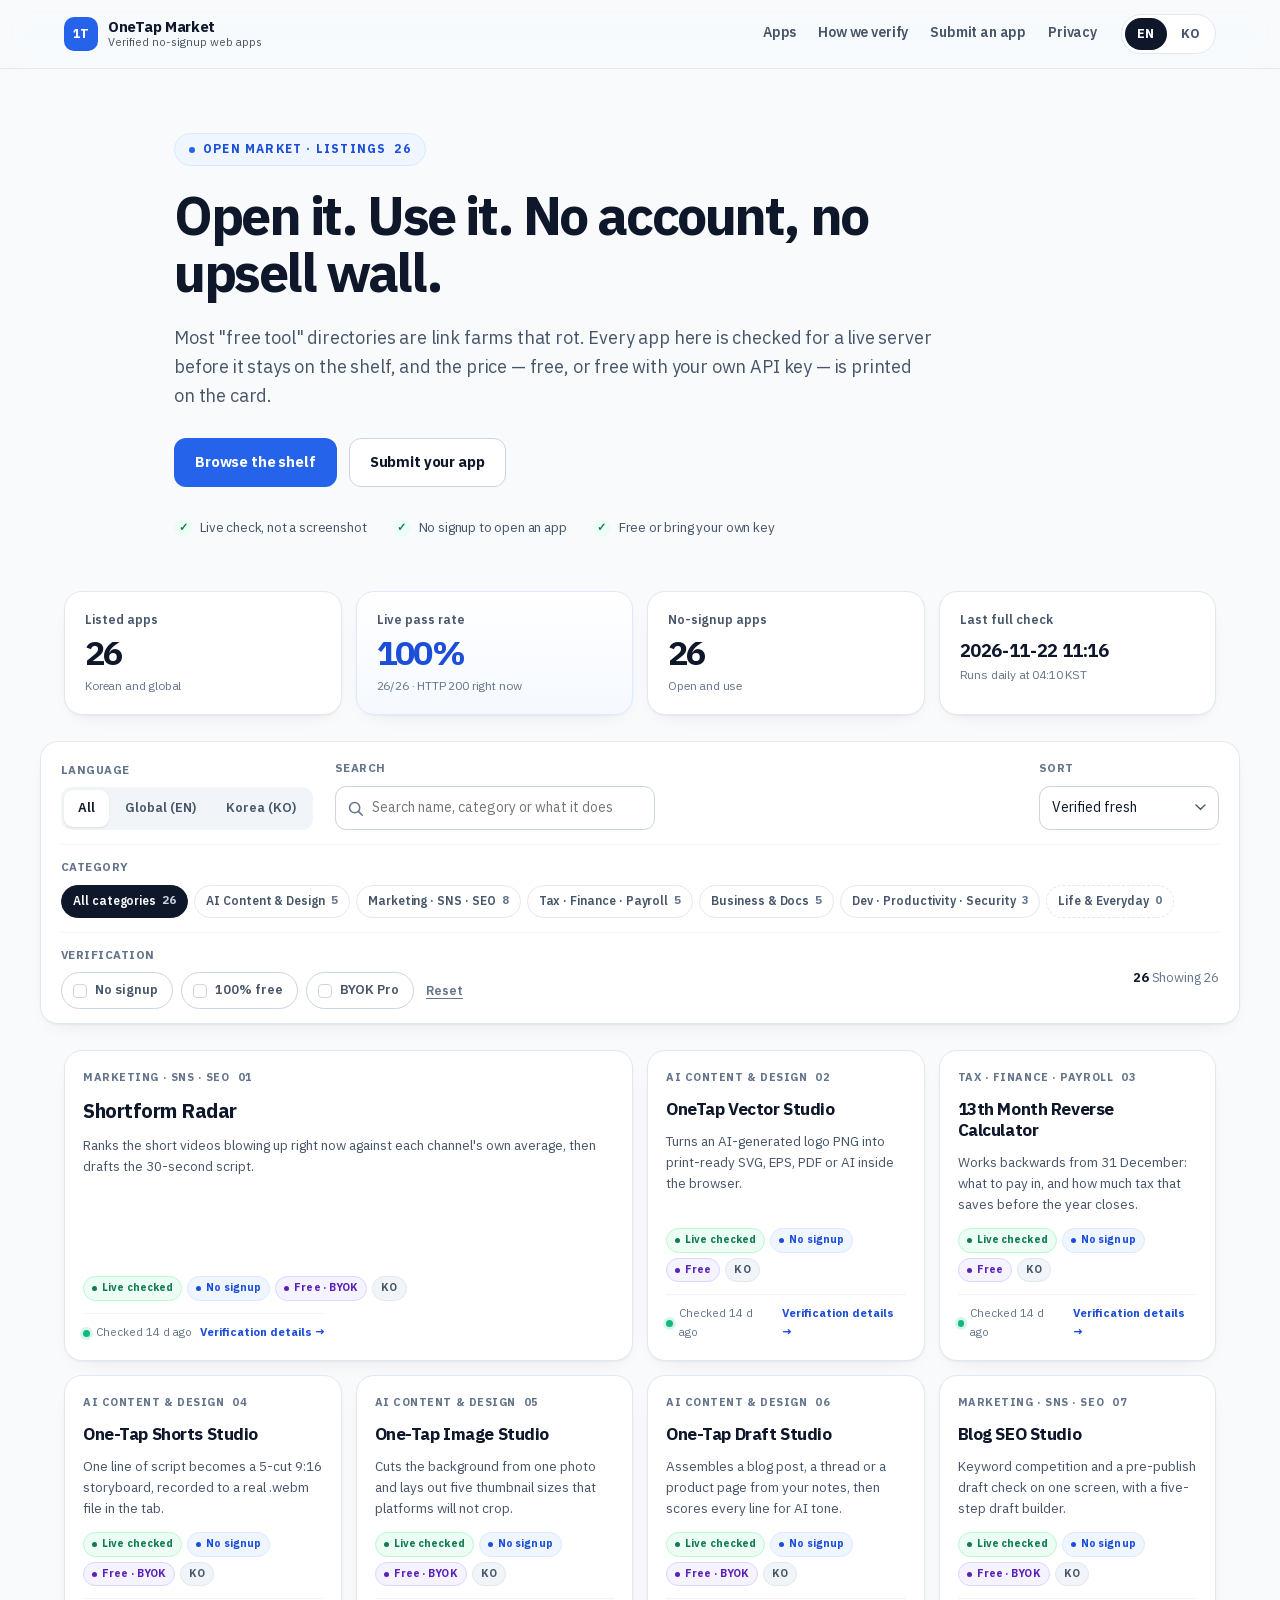
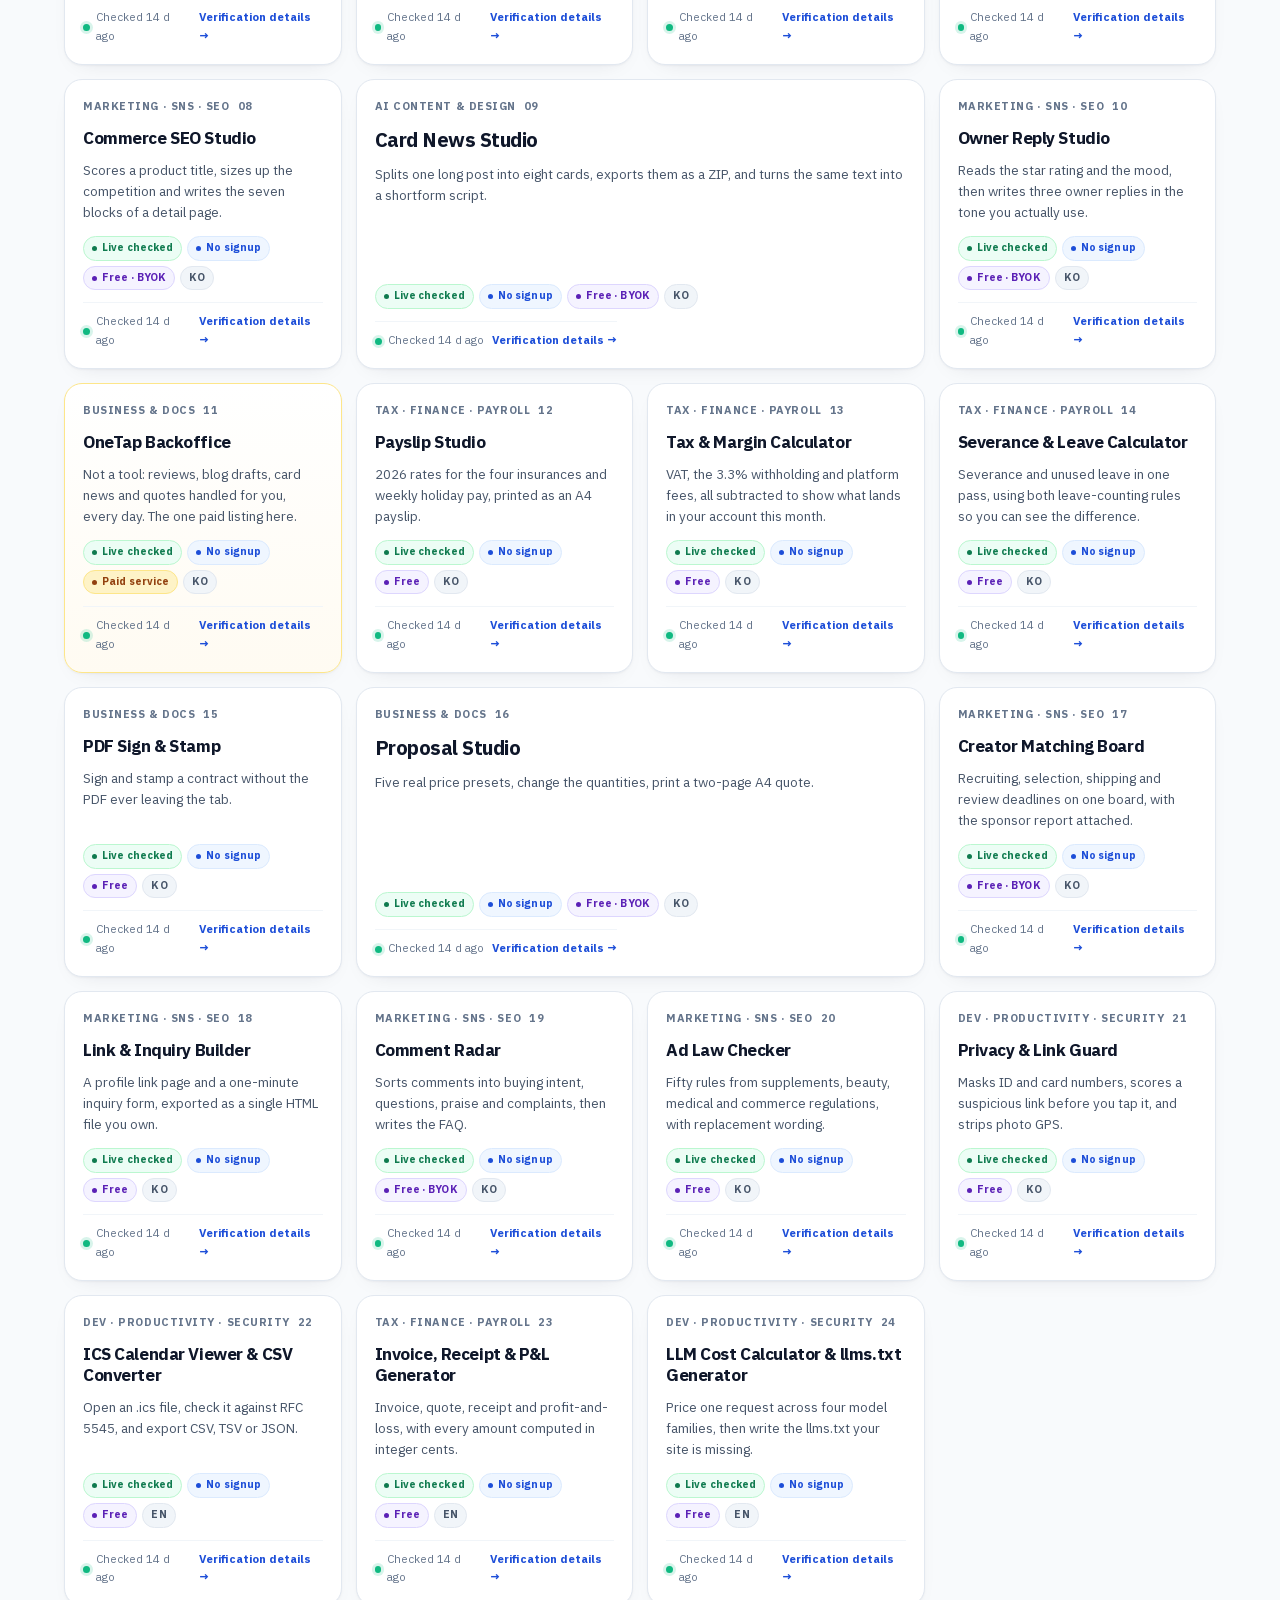
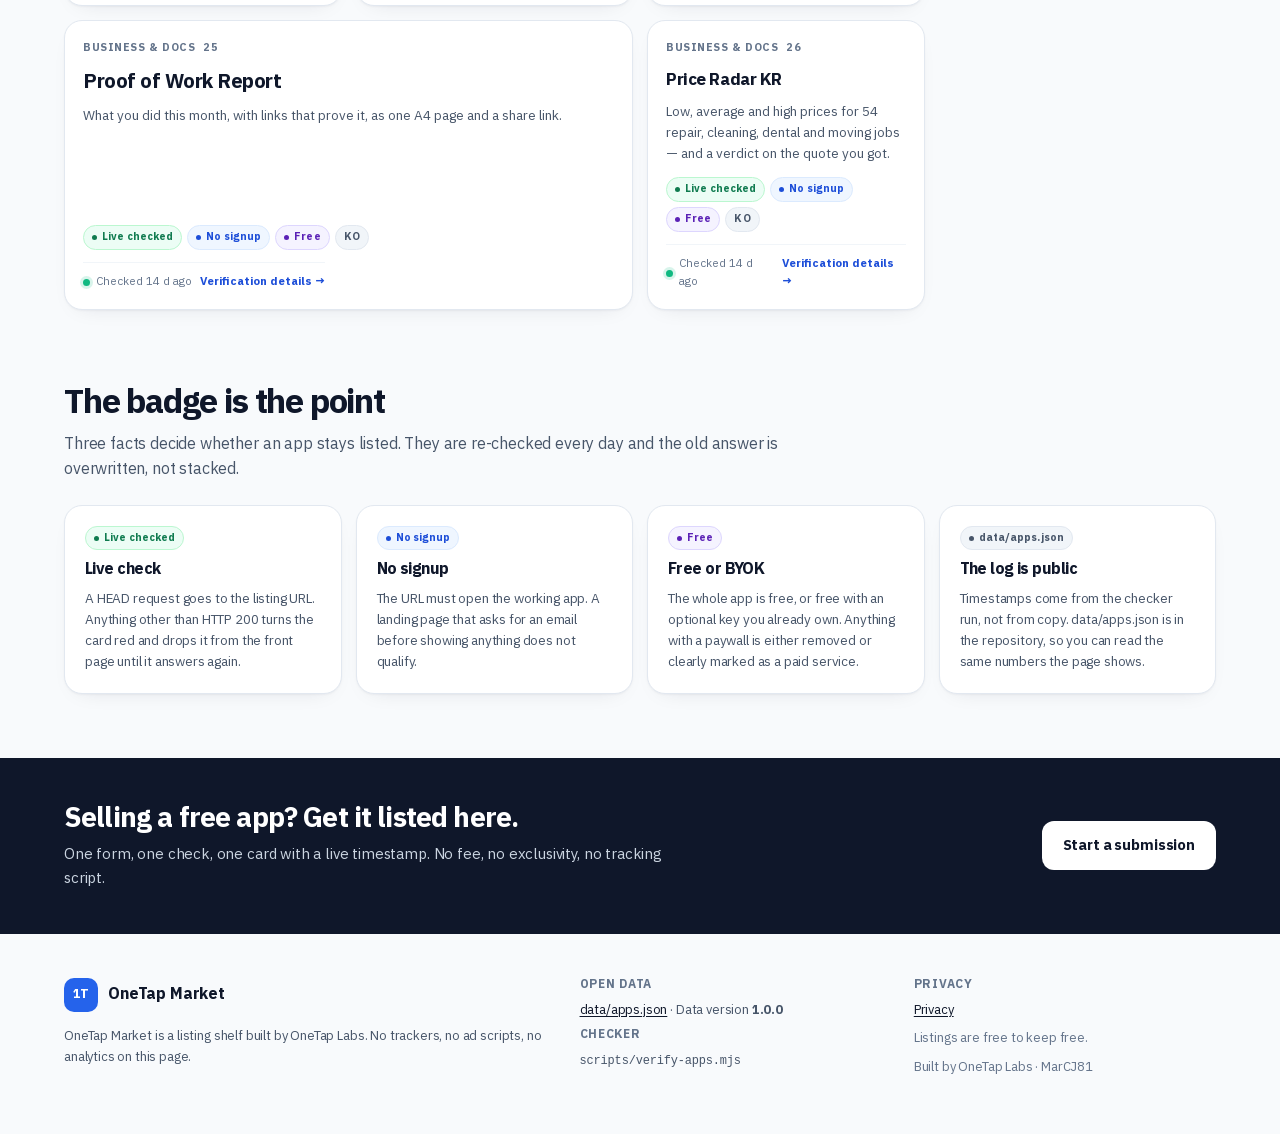
==== index.html @ eb1d8e69 "feat(onetap-market): six field categories for the shelf and the submit form The four old buckets (ai" ====
<!DOCTYPE html>
<html lang="en">
<head>
<meta charset="utf-8">
<meta name="viewport" content="width=device-width, initial-scale=1, viewport-fit=cover">
<title>OneTap Market — verified no-signup web apps</title>
<meta name="description" content="A market of web apps that load without an account. Every listing shows a live HTTP check, no-signup status and a free or bring-your-own-key price, refreshed daily.">
<meta name="robots" content="index, follow">
<meta name="color-scheme" content="light">
<meta name="theme-color" content="#F8FAFC">
<link rel="canonical" href="https://marcj81.github.io/onetap-market/">
<meta property="og:type" content="website">
<meta property="og:site_name" content="OneTap Market">
<meta property="og:title" content="OneTap Market — apps you can use in one tap">
<meta property="og:description" content="26 listings, each one checked for a live server, no signup requirement and a free or BYOK price. Refresh date on every card.">
<meta property="og:url" content="https://marcj81.github.io/onetap-market/">
<meta property="og:locale" content="en_US">
<meta property="og:locale:alternate" content="ko_KR">
<meta name="twitter:card" content="summary">
<link rel="icon" href="favicon.svg" type="image/svg+xml">
<script type="application/ld+json">
{
  "@context": "https://schema.org",
  "@graph": [
    {
      "@type": "WebSite",
      "name": "OneTap Market",
      "alternateName": "원탭 마켓",
      "url": "https://marcj81.github.io/onetap-market/",
      "inLanguage": ["en", "ko"],
      "description": "A verified market of no-signup web apps, with a daily liveness check on every listing."
    },
    {
      "@type": "ItemList",
      "name": "OneTap Market listings",
      "numberOfItems": 26,
      "itemListElement": [
        { "@type": "ListItem", "position": 1, "name": "Shortform Radar", "url": "https://marcj81.github.io/shortform-radar/" },
        { "@type": "ListItem", "position": 2, "name": "OneTap Vector Studio", "url": "https://marcj81.github.io/ai-vector-studio/" },
        { "@type": "ListItem", "position": 3, "name": "13th Month Reverse Calculator", "url": "https://marcj81.github.io/yearend-tax-reverse/" },
        { "@type": "ListItem", "position": 4, "name": "One-Tap Shorts Studio", "url": "https://marcj81.github.io/shorts-video-studio/" },
        { "@type": "ListItem", "position": 5, "name": "One-Tap Image Studio", "url": "https://marcj81.github.io/ai-image-studio/" },
        { "@type": "ListItem", "position": 6, "name": "One-Tap Draft Studio", "url": "https://marcj81.github.io/ai-writer-studio/" },
        { "@type": "ListItem", "position": 7, "name": "Blog SEO Studio", "url": "https://marcj81.github.io/blog-seo-studio/" },
        { "@type": "ListItem", "position": 8, "name": "Commerce SEO Studio", "url": "https://marcj81.github.io/commerce-seo-studio/" },
        { "@type": "ListItem", "position": 9, "name": "Card News Studio", "url": "https://marcj81.github.io/cardnews-script-studio/" },
        { "@type": "ListItem", "position": 10, "name": "Owner Reply Studio", "url": "https://marcj81.github.io/review-reply-studio/" },
        { "@type": "ListItem", "position": 11, "name": "OneTap Backoffice", "url": "https://marcj81.github.io/ai-backoffice-offer/" },
        { "@type": "ListItem", "position": 12, "name": "Payslip Studio", "url": "https://marcj81.github.io/payslip-calculator/" },
        { "@type": "ListItem", "position": 13, "name": "Tax & Margin Calculator", "url": "https://marcj81.github.io/tax-margin-calculator/" },
        { "@type": "ListItem", "position": 14, "name": "Severance & Leave Calculator", "url": "https://marcj81.github.io/severance-leave-calculator/" },
        { "@type": "ListItem", "position": 15, "name": "PDF Sign & Stamp", "url": "https://marcj81.github.io/pdf-sign-stamp/" },
        { "@type": "ListItem", "position": 16, "name": "Proposal Studio", "url": "https://marcj81.github.io/agency-proposal-maker/" },
        { "@type": "ListItem", "position": 17, "name": "Creator Matching Board", "url": "https://marcj81.github.io/influencer-campaign-board/" },
        { "@type": "ListItem", "position": 18, "name": "Link & Inquiry Builder", "url": "https://marcj81.github.io/onetaplink-studio/" },
        { "@type": "ListItem", "position": 19, "name": "Comment Radar", "url": "https://marcj81.github.io/youtube-comment-analyzer/" },
        { "@type": "ListItem", "position": 20, "name": "Ad Law Checker", "url": "https://marcj81.github.io/ad-law-checker/" },
        { "@type": "ListItem", "position": 21, "name": "Privacy & Link Guard", "url": "https://marcj81.github.io/privacy-security-guard/" },
        { "@type": "ListItem", "position": 22, "name": "ICS Calendar Viewer & CSV Converter", "url": "https://marcj81.github.io/ics-viewer-online/" },
        { "@type": "ListItem", "position": 23, "name": "Invoice, Receipt & P&L Generator", "url": "https://marcj81.github.io/invoice-receipt-pl-generator/" },
        { "@type": "ListItem", "position": 24, "name": "LLM Cost Calculator & llms.txt Generator", "url": "https://marcj81.github.io/llm-cost-llms-txt/" },
        { "@type": "ListItem", "position": 25, "name": "Proof of Work Report", "url": "https://marcj81.github.io/proof-of-work-report/" },
        { "@type": "ListItem", "position": 26, "name": "Price Radar KR", "url": "https://marcj81.github.io/price-radar-kr/" }
      ]
    }
  ]
}
</script>
<link rel="stylesheet" href="styles.css">
</head>
<body>
<a class="skip" href="#grid">Skip to listings</a>

<header class="topbar">
  <div class="wrap topbar__inner">
    <a class="brand" href="./" aria-label="OneTap Market">
      <span class="brand__mark" aria-hidden="true">1T</span>
      <span class="brand__text">
        <strong data-i18n="brand.name">OneTap Market</strong>
        <span data-i18n="brand.sub">Verified no-signup web apps</span>
      </span>
    </a>
    <nav class="topnav" aria-label="Primary">
      <a href="#grid" data-i18n="nav.apps">Apps</a>
      <a href="#verify" data-i18n="nav.verify">How we verify</a>
      <a href="#submit" data-i18n="nav.submit">Submit an app</a>
      <a href="privacy.html" data-i18n="nav.privacy">Privacy</a>
    </nav>
    <div class="lang" role="group" aria-labelledby="langLabel">
      <span class="sr" id="langLabel" data-i18n="nav.langLabel">Language</span>
      <button type="button" class="lang__btn is-on" data-lang="en" aria-pressed="true">EN</button>
      <button type="button" class="lang__btn" data-lang="ko" aria-pressed="false">KO</button>
    </div>
  </div>
</header>

<main>
  <!-- ── hero ─────────────────────────────────────────────────────────── -->
  <section class="hero">
    <div class="wrap hero__inner">
      <p class="eyebrow"><span class="dot" aria-hidden="true"></span><span data-i18n="hero.eyebrow">Open market · listings</span> <b id="heroCount">26</b></p>
      <h1 class="hero__title">
        <span data-i18n="hero.title">Open it. Use it. No account, no upsell wall.</span>
      </h1>
      <p class="hero__lead" data-i18n="hero.lead">Most "free tool" directories are link farms that rot. Every app here is checked for a live server before it stays on the shelf, and the price — free, or free with your own API key — is printed on the card.</p>
      <div class="hero__cta">
        <a class="btn btn--primary" href="#grid" data-i18n="hero.cta">Browse the shelf</a>
        <button type="button" class="btn btn--ghost" data-open-submit data-i18n="hero.cta2">Submit your app</button>
      </div>
      <ul class="promises">
        <li><span class="tick" aria-hidden="true">✓</span><span data-i18n="hero.promise1">Live check, not a screenshot</span></li>
        <li><span class="tick" aria-hidden="true">✓</span><span data-i18n="hero.promise2">No signup to open an app</span></li>
        <li><span class="tick" aria-hidden="true">✓</span><span data-i18n="hero.promise3">Free or bring your own key</span></li>
      </ul>
    </div>
  </section>

  <!-- ── dashboard ────────────────────────────────────────────────────── -->
  <section class="dashboard wrap" aria-label="Market dashboard" data-i18n-aria="app.ariaStats">
    <div class="stat">
      <span class="stat__label" data-i18n="stats.apps">Listed apps</span>
      <strong class="stat__value" id="statApps">26</strong>
      <span class="stat__note" data-i18n="stats.appsNote">Korean and global</span>
    </div>
    <div class="stat stat--accent">
      <span class="stat__label" data-i18n="stats.pass">Live pass rate</span>
      <strong class="stat__value" id="statPass">100%</strong>
      <span class="stat__note"><span id="statPassNote">26/26</span> · <span data-i18n="stats.passNote">HTTP 200 right now</span></span>
    </div>
    <div class="stat">
      <span class="stat__label" data-i18n="stats.noSignup">No-signup apps</span>
      <strong class="stat__value" id="statNoSignup">26</strong>
      <span class="stat__note" data-i18n="stats.noSignupNote">Open and use</span>
    </div>
    <div class="stat">
      <span class="stat__label" data-i18n="stats.lastCheck">Last full check</span>
      <strong class="stat__value stat__value--sm" id="statCheck">—</strong>
      <span class="stat__note" data-i18n="stats.lastCheckNote">Runs daily at 04:10 KST</span>
    </div>
  </section>

  <!-- ── filters ──────────────────────────────────────────────────────── -->
  <section class="filters wrap" aria-label="Filters">
    <div class="filters__row">
      <div class="field field--seg" role="group" aria-label="Language">
        <span class="field__label" data-i18n="filter.language">Language</span>
        <div class="seg">
          <button type="button" class="seg__btn is-on" data-langfilter="all" aria-pressed="true" data-i18n="filter.langAll">All</button>
          <button type="button" class="seg__btn" data-langfilter="en" aria-pressed="false" data-i18n="filter.langEn">Global (EN)</button>
          <button type="button" class="seg__btn" data-langfilter="ko" aria-pressed="false" data-i18n="filter.langKo">Korea (KO)</button>
        </div>
      </div>
      <div class="field">
        <label class="field__label" for="searchInput" data-i18n="filter.search">Search</label>
        <div class="searchbox">
          <svg viewBox="0 0 20 20" aria-hidden="true" class="searchbox__icon"><circle cx="9" cy="9" r="6" fill="none" stroke="currentColor" stroke-width="1.8"/><path d="M13.4 13.4L18 18" stroke="currentColor" stroke-width="1.8" stroke-linecap="round"/></svg>
          <input id="searchInput" type="search" autocomplete="off" spellcheck="false" placeholder="Search name, category or what it does" data-i18n-placeholder="filter.searchPlaceholder">
        </div>
      </div>
      <div class="field field--sort">
        <label class="field__label" for="sortSelect" data-i18n="filter.sort">Sort</label>
        <select id="sortSelect">
          <option value="fresh" data-i18n="filter.sortFresh">Verified fresh</option>
          <option value="name" data-i18n="filter.sortName">Name (A–Z)</option>
        </select>
      </div>
    </div>

    <div class="filters__row filters__row--chips">
      <div class="field">
        <span class="field__label" data-i18n="filter.category">Category</span>
        <div class="chips" id="catChips"></div>
      </div>
    </div>

    <div class="filters__row filters__row--badges">
      <div class="field">
        <span class="field__label" data-i18n="filter.badges">Verification</span>
        <div class="toggles">
          <button type="button" class="toggle" id="toggleNoSignup" aria-pressed="false"><span class="toggle__dot" aria-hidden="true"></span><span data-i18n="filter.noSignup">No signup</span></button>
          <button type="button" class="toggle" id="toggleFree" aria-pressed="false"><span class="toggle__dot" aria-hidden="true"></span><span data-i18n="filter.free">100% free</span></button>
          <button type="button" class="toggle" id="toggleByok" aria-pressed="false"><span class="toggle__dot" aria-hidden="true"></span><span data-i18n="filter.byok">BYOK Pro</span></button>
          <button type="button" class="linkbtn" id="resetFilters" data-i18n="filter.reset">Reset</button>
        </div>
      </div>
      <p class="result" aria-live="polite"><b id="resultCount">26</b> <span data-i18n="app.showing">Showing</span> <span id="resultTotal">26</span></p>
    </div>
  </section>

  <!-- ── grid ─────────────────────────────────────────────────────────── -->
  <section class="wrap" id="grid">
    <div class="grid" id="cardGrid" aria-label="App listings" data-i18n-aria="app.ariaGrid"></div>
    <div class="empty" id="emptyState" hidden>
      <div class="empty__block" id="emptyFilter">
        <strong data-i18n="empty.title">Nothing matches that filter</strong>
        <p data-i18n="empty.body">Try another category, or clear the search and the badge toggles.</p>
        <button type="button" class="btn btn--ghost" id="emptyReset" data-i18n="empty.reset">Clear filters</button>
      </div>
      <div class="empty__block" id="emptyCategory" hidden>
        <span class="empty__mark" aria-hidden="true">＋</span>
        <strong data-i18n="empty.catTitle">No apps in this section yet.</strong>
        <p data-i18n="empty.catBody">Be the first one on this shelf — submit your app and it goes live here once the checker sees it open. No listing fee.</p>
        <button type="button" class="btn btn--primary" id="emptyCatCta" data-i18n="empty.catCta">Submit the first app</button>
      </div>
    </div>
  </section>

  <!-- ── verification explainer ───────────────────────────────────────── -->
  <section class="verify wrap" id="verify">
    <header class="section__head">
      <h2 data-i18n="verify.title">The badge is the point</h2>
      <p data-i18n="verify.lead">Three facts decide whether an app stays listed. They are re-checked every day and the old answer is overwritten, not stacked.</p>
    </header>
    <div class="verify__grid">
      <article class="vcard">
        <span class="badge badge--live"><span class="badge__dot" aria-hidden="true"></span><span data-i18n="badge.live">Live checked</span></span>
        <h3 data-i18n="verify.liveTitle">Live check</h3>
        <p data-i18n="verify.liveBody">A HEAD request goes to the listing URL. Anything other than HTTP 200 turns the card red and drops it from the front page until it answers again.</p>
      </article>
      <article class="vcard">
        <span class="badge badge--signup"><span class="badge__dot" aria-hidden="true"></span><span data-i18n="badge.noSignup">No signup</span></span>
        <h3 data-i18n="verify.signupTitle">No signup</h3>
        <p data-i18n="verify.signupBody">The URL must open the working app. A landing page that asks for an email before showing anything does not qualify.</p>
      </article>
      <article class="vcard">
        <span class="badge badge--free"><span class="badge__dot" aria-hidden="true"></span><span data-i18n="badge.free">Free</span></span>
        <h3 data-i18n="verify.priceTitle">Free or BYOK</h3>
        <p data-i18n="verify.priceBody">The whole app is free, or free with an optional key you already own. Anything with a paywall is either removed or clearly marked as a paid service.</p>
      </article>
      <article class="vcard">
        <span class="badge badge--log"><span class="badge__dot" aria-hidden="true"></span><span>data/apps.json</span></span>
        <h3 data-i18n="verify.logTitle">The log is public</h3>
        <p data-i18n="verify.logBody">Timestamps come from the checker run, not from copy. data/apps.json is in the repository, so you can read the same numbers the page shows.</p>
      </article>
    </div>
  </section>

  <!-- ── submit band ──────────────────────────────────────────────────── -->
  <section class="submitband" id="submit">
    <div class="wrap submitband__inner">
      <div>
        <h2 data-i18n="submit.sectionTitle">Selling a free app? Get it listed here.</h2>
        <p data-i18n="submit.sectionLead">One form, one check, one card with a live timestamp. No fee, no exclusivity, no tracking script.</p>
      </div>
      <button type="button" class="btn btn--light" data-open-submit data-i18n="submit.sectionCta">Start a submission</button>
    </div>
  </section>
</main>

<footer class="footer">
  <div class="wrap footer__inner">
    <div class="footer__col">
      <a class="brand brand--foot" href="./">
        <span class="brand__mark" aria-hidden="true">1T</span>
        <strong data-i18n="brand.name">OneTap Market</strong>
      </a>
      <p data-i18n="footer.about">OneTap Market is a listing shelf built by OneTap Labs. No trackers, no ad scripts, no analytics on this page.</p>
    </div>
    <div class="footer__col">
      <h4 data-i18n="footer.data">Open data</h4>
      <p><a href="data/apps.json">data/apps.json</a> · <span data-i18n="footer.updated">Data version</span> <b id="dataVersion">1.0.0</b></p>
      <h4 data-i18n="footer.checker">Checker</h4>
      <p><code>scripts/verify-apps.mjs</code></p>
    </div>
    <div class="footer__col">
      <h4 data-i18n="footer.privacy">Privacy</h4>
      <p><a href="privacy.html" data-i18n="nav.privacy">Privacy</a></p>
      <p class="muted" data-i18n="footer.rights">Listings are free to keep free.</p>
      <p class="muted" data-i18n="footer.builtBy">Built by OneTap Labs · MarCJ81</p>
    </div>
  </div>
</footer>

<!-- ── detail modal ───────────────────────────────────────────────────── -->
<div class="modal" id="detailModal" hidden>
  <div class="modal__backdrop" data-close></div>
  <div class="modal__panel modal__panel--detail" role="dialog" aria-modal="true" aria-labelledby="detailName">
    <button type="button" class="modal__close" data-close aria-label="Close">&#215;</button>
    <div class="modal__body" id="detailBody"></div>
  </div>
</div>

<!-- ── submit modal ───────────────────────────────────────────────────── -->
<div class="modal" id="submitModal" hidden>
  <div class="modal__backdrop" data-close></div>
  <div class="modal__panel modal__panel--submit" role="dialog" aria-modal="true" aria-labelledby="submitTitle">
    <button type="button" class="modal__close" data-close aria-label="Close">&#215;</button>
    <div class="modal__body">
      <header class="modal__head">
        <p class="eyebrow eyebrow--sm"><span class="dot" aria-hidden="true"></span><span data-i18n="nav.submit">Submit an app</span></p>
        <h2 id="submitTitle" data-i18n="submit.title">Submit your web app</h2>
        <p class="muted" data-i18n="submit.lead">Listing is free and takes one form. If your app loads without an account, we will check the URL and put it on the shelf.</p>
      </header>

      <ol class="steps">
        <li><span>1</span><p data-i18n="submit.how1">Send the form. It opens a GitHub issue with your answers already filled in.</p></li>
        <li><span>2</span><p data-i18n="submit.how2">The daily checker hits your URL. A 200 and no signup wall gets it listed.</p></li>
        <li><span>3</span><p data-i18n="submit.how3">Your card appears with a real check timestamp, and the checker keeps it honest.</p></li>
      </ol>

      <form class="form" id="submitForm" novalidate>
        <div class="form__row">
          <div class="form__field">
            <label for="fNameEn" data-i18n="submit.nameEn">App name (English)</label>
            <input id="fNameEn" name="nameEn" type="text" required maxlength="80" autocomplete="off">
            <span class="err" data-err="nameEn"></span>
          </div>
          <div class="form__field">
            <label for="fNameKo" data-i18n="submit.nameKo">App name (Korean, optional)</label>
            <input id="fNameKo" name="nameKo" type="text" maxlength="80" autocomplete="off">
            <span class="err" data-err="nameKo"></span>
          </div>
        </div>
        <div class="form__field">
          <label for="fUrl" data-i18n="submit.url">Live URL</label>
          <input id="fUrl" name="url" type="url" inputmode="url" required placeholder="https://" autocomplete="off">
          <span class="err" data-err="url"></span>
        </div>
        <div class="form__field">
          <label for="fShortEn" data-i18n="submit.shortEn">One-line summary (English)</label>
          <input id="fShortEn" name="shortEn" type="text" required maxlength="140" autocomplete="off">
          <span class="err" data-err="shortEn"></span>
        </div>
        <div class="form__field">
          <label for="fShortKo" data-i18n="submit.shortKo">One-line summary (Korean, optional)</label>
          <input id="fShortKo" name="shortKo" type="text" maxlength="140" autocomplete="off">
          <span class="err" data-err="shortKo"></span>
        </div>
        <div class="form__row">
          <div class="form__field">
            <label for="fCategory" data-i18n="submit.category">Category</label>
            <select id="fCategory" name="category"></select>
            <span class="err" data-err="category"></span>
          </div>
          <div class="form__field">
            <label for="fCreator" data-i18n="submit.creator">Creator name or handle</label>
            <input id="fCreator" name="creator" type="text" required maxlength="60" autocomplete="off">
            <span class="err" data-err="creator"></span>
          </div>
        </div>
        <fieldset class="form__field form__field--set">
          <legend data-i18n="submit.languages">Interface language</legend>
          <div class="checks">
            <label class="check"><input type="checkbox" name="lang" value="en" checked><span data-i18n="submit.langEn">English</span></label>
            <label class="check"><input type="checkbox" name="lang" value="ko"><span data-i18n="submit.langKo">Korean</span></label>
          </div>
          <span class="err" data-err="languages"></span>
        </fieldset>
        <div class="form__field form__field--set">
          <label class="check"><input type="checkbox" id="fNoSignup" checked><span data-i18n="submit.noSignup">It opens without an account</span></label>
          <label class="check"><input type="checkbox" id="fByok"><span data-i18n="submit.byok">Free, with an optional own API key</span></label>
        </div>

        <div class="form__preview">
          <div class="preview__head">
            <span data-i18n="submit.previewJson">JSON preview</span>
            <button type="button" class="linkbtn" id="copySpec" data-i18n="submit.btnJson">Copy JSON spec</button>
          </div>
          <pre id="jsonPreview" aria-live="polite"></pre>
          <p class="hint" data-i18n="submit.hintJson">Paste this object into the apps array in data/apps.json and open a pull request.</p>
          <div class="preview__head preview__head--issue">
            <span data-i18n="submit.previewIssue">Issue link preview</span>
          </div>
          <p class="issuelink" id="issuePreview">
            <span class="issuelink__host" id="issueHost">github.com/MarCJ81/onetap-market/issues/new</span>
            <span class="issuelink__query" id="issueQuery">—</span>
            <span class="issuelink__meta"><span id="issueMeta">—</span><button type="button" class="linkbtn" id="copyIssue" data-i18n="submit.copyIssue">Copy issue URL</button></span>
          </p>
          <p class="hint" data-i18n="submit.hintIssue">No account needed to read it. Signing in to open the issue is what posts it — that is the submission.</p>
        </div>

        <p class="form__status" id="formStatus" aria-live="polite"></p>
        <div class="form__actions">
          <button type="submit" class="btn btn--primary" id="openIssue" data-i18n="submit.btnIssue">Open prefilled GitHub issue</button>
          <button type="button" class="btn btn--ghost" id="copySpec2" data-i18n="submit.btnJson">Copy JSON spec</button>
        </div>
      </form>
    </div>
  </div>
</div>

<div class="toast" id="toast" role="status" aria-live="polite" hidden></div>

<script src="data/apps.bundle.js"></script>
<script src="i18n.js"></script>
<script src="core.js"></script>
<script src="app.js"></script>
</body>
</html>
---- styles.css ----
/* ============================================================================
 * OneTap Market · styles
 * White bento shelf · #F8FAFC page · #FFFFFF cards · #2563EB accent
 * Light only, WCAG AA text contrast, 1280px desktop → 390px mobile.
 * ==========================================================================*/

@font-face {
  font-family: 'PlexKR';
  src: url('assets/fonts/plexkr-Regular.woff2') format('woff2');
  font-weight: 400;
  font-style: normal;
  font-display: swap;
}
@font-face {
  font-family: 'PlexKR';
  src: url('assets/fonts/plexkr-SemiBold.woff2') format('woff2');
  font-weight: 500 600;
  font-style: normal;
  font-display: swap;
}
@font-face {
  font-family: 'PlexKR';
  src: url('assets/fonts/plexkr-Bold.woff2') format('woff2');
  font-weight: 700 900;
  font-style: normal;
  font-display: swap;
}

:root {
  --bg: #f8fafc;
  --card: #ffffff;
  --ink: #0f172a;
  --ink-2: #1e293b;
  --muted: #475569;
  --muted-2: #64748b;
  --line: #e2e8f0;
  --line-2: #cbd5e1;
  --accent: #2563eb;
  --accent-ink: #1d4ed8;
  --accent-soft: #eff6ff;
  --ok: #0f7b4f;
  --ok-soft: #ecfdf5;
  --warn: #92400e;
  --warn-soft: #fef3c7;
  --violet: #5b21b6;
  --violet-soft: #f5f3ff;
  --danger: #b91c1c;
  --radius: 18px;
  --radius-sm: 12px;
  --shadow: 0 1px 2px rgba(15, 23, 42, .04), 0 8px 24px -16px rgba(15, 23, 42, .18);
  --shadow-lift: 0 2px 4px rgba(15, 23, 42, .05), 0 24px 48px -24px rgba(15, 23, 42, .28);
  --wrap: 1200px;
}

* { box-sizing: border-box; }

html { -webkit-text-size-adjust: 100%; }

body {
  margin: 0;
  background: var(--bg);
  color: var(--ink);
  font-family: 'PlexKR', -apple-system, BlinkMacSystemFont, 'Segoe UI', Roboto, 'Helvetica Neue', Arial, sans-serif;
  font-size: 16px;
  line-height: 1.6;
  letter-spacing: -0.01em;
  -webkit-font-smoothing: antialiased;
}

h1, h2, h3, h4 { margin: 0; line-height: 1.15; letter-spacing: -0.035em; font-weight: 800; }
h1, h2, h3, h4, p, li, .card__name, .card__short, .fact__v, .hero__lead { word-break: keep-all; }
.hero__lead, .card__short, .detail__text { overflow-wrap: anywhere; }
p { margin: 0; }
a { color: var(--accent-ink); text-decoration-thickness: 1px; text-underline-offset: 2px; }
button, input, select { font: inherit; color: inherit; }
code { font-family: ui-monospace, 'SFMono-Regular', Menlo, Consolas, monospace; font-size: .92em; }

.sr {
  position: absolute; width: 1px; height: 1px; padding: 0; margin: -1px;
  overflow: hidden; clip: rect(0 0 0 0); white-space: nowrap; border: 0;
}
.skip {
  position: absolute; left: 12px; top: -48px; z-index: 60;
  background: var(--ink); color: #fff; padding: 10px 16px; border-radius: 10px;
  transition: top .15s ease;
}
.skip:focus { top: 12px; }

.wrap { width: 100%; max-width: var(--wrap); margin: 0 auto; padding: 0 24px; }

/* ── top bar ─────────────────────────────────────────────────────────── */
.topbar {
  position: sticky; top: 0; z-index: 40;
  background: rgba(248, 250, 252, .88);
  backdrop-filter: saturate(180%) blur(12px);
  border-bottom: 1px solid var(--line);
}
.topbar__inner { display: flex; align-items: center; gap: 24px; height: 68px; }
.brand { display: inline-flex; align-items: center; gap: 10px; text-decoration: none; color: var(--ink); }
.brand__mark {
  display: grid; place-items: center;
  width: 34px; height: 34px; border-radius: 10px;
  background: var(--accent); color: #fff;
  font-size: 13px; font-weight: 800; letter-spacing: -0.02em;
}
.brand__text { display: flex; flex-direction: column; line-height: 1.2; }
.brand__text strong { font-size: 15px; font-weight: 800; letter-spacing: -0.02em; }
.brand__text span { font-size: 11.5px; color: var(--muted); letter-spacing: 0; }

.topnav { display: flex; gap: 22px; margin-left: auto; }
.topnav a {
  font-size: 14px; font-weight: 500; color: var(--muted);
  text-decoration: none; padding: 6px 0; border-bottom: 2px solid transparent;
}
.topnav a:hover { color: var(--ink); border-bottom-color: var(--ink); }

.lang { display: flex; gap: 2px; padding: 3px; background: #fff; border: 1px solid var(--line); border-radius: 999px; }
.lang__btn {
  border: 0; background: transparent; color: var(--muted);
  padding: 6px 12px; border-radius: 999px; font-size: 12.5px; font-weight: 700;
  cursor: pointer; letter-spacing: .02em;
}
.lang__btn.is-on { background: var(--ink); color: #fff; }
.lang__btn:hover:not(.is-on) { color: var(--ink); }

/* ── hero ────────────────────────────────────────────────────────────── */
.hero { padding: 64px 0 8px; }
.hero__inner { max-width: 980px; }
.eyebrow {
  display: inline-flex; align-items: center; gap: 8px;
  font-size: 12px; font-weight: 700; letter-spacing: .1em; text-transform: uppercase;
  color: var(--accent-ink); background: var(--accent-soft);
  border: 1px solid #dbeafe; border-radius: 999px; padding: 6px 14px; margin-bottom: 22px;
}
.eyebrow--sm { margin-bottom: 12px; }
.eyebrow b { font-weight: 800; }
.dot { width: 6px; height: 6px; border-radius: 50%; background: var(--accent); display: inline-block; }

.hero__title {
  font-size: 54px; line-height: 1.06; letter-spacing: -0.045em;
  max-width: 940px; margin-bottom: 20px;
}
.hero__title span { white-space: pre-line; }
.hero__lead { font-size: 18px; color: var(--muted); max-width: 760px; line-height: 1.62; }
.hero__cta { display: flex; flex-wrap: wrap; gap: 12px; margin-top: 28px; }

.promises { list-style: none; display: flex; flex-wrap: wrap; gap: 10px 26px; padding: 0; margin: 30px 0 0; }
.promises li { display: inline-flex; align-items: center; gap: 8px; font-size: 13.5px; color: var(--muted); }
.tick {
  display: grid; place-items: center; width: 18px; height: 18px; border-radius: 50%;
  background: var(--ok-soft); color: var(--ok); font-size: 11px; font-weight: 800;
}

.btn {
  display: inline-flex; align-items: center; justify-content: center; gap: 8px;
  border-radius: 12px; padding: 12px 20px; font-size: 14.5px; font-weight: 700;
  text-decoration: none; cursor: pointer; border: 1px solid transparent;
  transition: transform .12s ease, background .15s ease, border-color .15s ease;
  letter-spacing: -0.01em;
}
.btn:active { transform: translateY(1px); }
.btn--primary { background: var(--accent); color: #fff; }
.btn--primary:hover { background: #1d4ed8; }
.btn--ghost { background: #fff; color: var(--ink); border-color: var(--line-2); }
.btn--ghost:hover { border-color: var(--ink); }
.btn--light { background: #fff; color: var(--ink); }
.btn--light:hover { background: var(--accent-soft); }

/* ── dashboard ───────────────────────────────────────────────────────── */
.dashboard {
  display: grid; grid-template-columns: repeat(4, 1fr); gap: 14px;
  margin-top: 44px; margin-bottom: 26px;
}
.stat {
  background: var(--card); border: 1px solid var(--line); border-radius: var(--radius);
  padding: 18px 20px; display: flex; flex-direction: column; gap: 5px;
  box-shadow: var(--shadow);
}
.stat--accent { border-color: #dbeafe; background: linear-gradient(180deg, #fff 0%, #f5f9ff 100%); }
.stat__label { font-size: 12.5px; font-weight: 600; color: var(--muted); letter-spacing: 0; }
.stat__value { font-size: 34px; font-weight: 800; letter-spacing: -0.045em; line-height: 1.1; }
.stat__value--sm { font-size: 18px; letter-spacing: -0.02em; margin-top: 6px; }
.stat--accent .stat__value { color: var(--accent-ink); }
.stat__note { font-size: 12px; color: var(--muted-2); }

/* ── filters ─────────────────────────────────────────────────────────── */
.filters {
  background: var(--card); border: 1px solid var(--line); border-radius: var(--radius);
  padding: 18px 20px 14px; box-shadow: var(--shadow); margin-bottom: 26px;
}
.filters__row { display: flex; flex-wrap: wrap; gap: 16px 22px; align-items: flex-end; }
.filters__row + .filters__row { margin-top: 14px; padding-top: 14px; border-top: 1px solid #f1f5f9; }
.filters__row--badges { align-items: center; justify-content: space-between; }
.field { display: flex; flex-direction: column; gap: 7px; }
.field--sort { margin-left: auto; min-width: 180px; }
.field__label { font-size: 11.5px; font-weight: 700; color: var(--muted-2); letter-spacing: .04em; text-transform: uppercase; }

.seg { display: inline-flex; padding: 3px; background: #f1f5f9; border-radius: 11px; gap: 2px; }
.seg__btn {
  border: 0; background: transparent; color: var(--muted); cursor: pointer;
  padding: 8px 14px; border-radius: 9px; font-size: 13px; font-weight: 600; white-space: nowrap;
}
.seg__btn.is-on { background: #fff; color: var(--ink); box-shadow: 0 1px 2px rgba(15, 23, 42, .1); }

.searchbox { position: relative; display: flex; align-items: center; }
.searchbox__icon { position: absolute; left: 12px; width: 17px; height: 17px; color: var(--muted-2); pointer-events: none; }
#searchInput {
  width: 320px; max-width: 100%; padding: 10px 12px 10px 36px;
  border: 1px solid var(--line-2); border-radius: 11px; background: #fff; font-size: 14px;
}
#searchInput:focus { outline: 2px solid var(--accent); outline-offset: 1px; border-color: var(--accent); }

select {
  appearance: none; background: #fff url("data:image/svg+xml,%3Csvg xmlns='http://www.w3.org/2000/svg' viewBox='0 0 12 8'%3E%3Cpath d='M1 1l5 5 5-5' fill='none' stroke='%23475569' stroke-width='1.6' stroke-linecap='round'/%3E%3C/svg%3E") no-repeat right 12px center;
  background-size: 11px; border: 1px solid var(--line-2); border-radius: 11px;
  padding: 10px 34px 10px 12px; font-size: 14px; cursor: pointer; width: 100%;
}
select:focus { outline: 2px solid var(--accent); outline-offset: 1px; }

.chips { display: flex; flex-wrap: wrap; gap: 6px; }
.chip {
  border: 1px solid var(--line); background: #fff; color: var(--muted);
  border-radius: 999px; padding: 6px 11px; font-size: 12px; font-weight: 600; cursor: pointer;
  display: inline-flex; align-items: center; gap: 6px; letter-spacing: -0.005em;
}
.chip b { font-weight: 700; color: var(--muted-2); font-size: 11.5px; }
.chip.is-on { background: var(--ink); border-color: var(--ink); color: #fff; }
.chip.is-on b { color: #cbd5e1; }
.chip:hover:not(.is-on) { border-color: var(--line-2); color: var(--ink); }
.chip--zero { border-style: dashed; }
.chip--zero b { color: var(--muted-2); }

.toggles { display: flex; flex-wrap: wrap; gap: 8px; align-items: center; }
.toggle {
  display: inline-flex; align-items: center; gap: 8px; cursor: pointer;
  border: 1px solid var(--line-2); background: #fff; color: var(--muted);
  border-radius: 999px; padding: 7px 14px 7px 11px; font-size: 13px; font-weight: 600;
}
.toggle__dot { width: 14px; height: 14px; border-radius: 4px; border: 1.5px solid var(--line-2); background: #fff; }
.toggle.is-on { background: var(--accent-soft); border-color: #bfdbfe; color: var(--accent-ink); }
.toggle.is-on .toggle__dot { background: var(--accent); border-color: var(--accent); }
.linkbtn {
  border: 0; background: none; color: var(--muted-2); font-size: 12.5px; font-weight: 600;
  cursor: pointer; text-decoration: underline; text-underline-offset: 3px; padding: 6px 4px;
}
.linkbtn:hover { color: var(--ink); }
.result { font-size: 13px; color: var(--muted-2); }
.result b { color: var(--ink); font-weight: 800; }

/* ── grid ────────────────────────────────────────────────────────────── */
.grid {
  display: grid; grid-template-columns: repeat(4, minmax(0, 1fr));
  gap: 14px; grid-auto-rows: minmax(0, auto);
}
.card {
  position: relative; text-align: left; cursor: pointer;
  background: var(--card); border: 1px solid var(--line); border-radius: var(--radius);
  padding: 18px; display: flex; flex-direction: column; gap: 12px;
  box-shadow: var(--shadow);
  transition: transform .14s ease, box-shadow .14s ease, border-color .14s ease;
}
.card:hover { transform: translateY(-2px); box-shadow: var(--shadow-lift); border-color: var(--line-2); }
.card:focus-visible { outline: 3px solid var(--accent); outline-offset: 2px; }
.card--wide { grid-column: span 2; }
.card--paid { background: linear-gradient(180deg, #fff 0%, #fffbf2 100%); border-color: #fde68a; }
.card--down { border-color: #fecaca; background: #fff5f5; }

.card__top { display: flex; align-items: center; gap: 8px; justify-content: space-between; }
.card__cat {
  font-size: 11px; font-weight: 700; letter-spacing: .05em; text-transform: uppercase;
  color: var(--muted-2);
}
.card__no { font-size: 11px; font-weight: 700; color: var(--muted-2); letter-spacing: .04em; }
.card__name { font-size: 17px; font-weight: 800; letter-spacing: -0.025em; line-height: 1.25; }
.card--wide .card__name { font-size: 20px; }
.card__short {
  font-size: 13.5px; color: var(--muted); line-height: 1.55;
  display: -webkit-box; -webkit-line-clamp: 3; -webkit-box-orient: vertical; overflow: hidden;
}
.card__badges { display: flex; flex-wrap: wrap; gap: 5px; margin-top: auto; }
.card__foot {
  display: flex; align-items: center; justify-content: space-between; gap: 8px;
  border-top: 1px solid #f1f5f9; padding-top: 10px; font-size: 11.5px; color: var(--muted-2);
}
.card__check { display: inline-flex; align-items: center; gap: 6px; }
.pulse { width: 7px; height: 7px; border-radius: 50%; background: #10b981; box-shadow: 0 0 0 3px rgba(16, 185, 129, .16); }
.pulse--down { background: #ef4444; box-shadow: 0 0 0 3px rgba(239, 68, 68, .16); }
.card__link { color: var(--accent-ink); font-weight: 700; }

.badge {
  display: inline-flex; align-items: center; gap: 5px;
  font-size: 10.5px; font-weight: 700; letter-spacing: .01em;
  border-radius: 999px; padding: 3px 8px; border: 1px solid transparent; white-space: nowrap;
}
.badge__dot { width: 5px; height: 5px; border-radius: 50%; background: currentColor; }
.badge--live { background: var(--ok-soft); color: var(--ok); border-color: #bbf7d0; }
.badge--signup { background: var(--accent-soft); color: var(--accent-ink); border-color: #dbeafe; }
.badge--free { background: var(--violet-soft); color: var(--violet); border-color: #ddd6fe; }
.badge--paid { background: var(--warn-soft); color: var(--warn); border-color: #fde68a; }
.badge--log { background: #f1f5f9; color: var(--muted); border-color: var(--line); }
.badge--down { background: #fee2e2; color: var(--danger); border-color: #fecaca; }

.empty[hidden] { display: none; }
.empty {
  background: #fff; border: 1px dashed var(--line-2); border-radius: var(--radius);
  padding: 48px 24px; text-align: center; display: flex; flex-direction: column; gap: 10px; align-items: center;
}
.empty strong { font-size: 17px; font-weight: 800; }
.empty p { color: var(--muted); font-size: 14px; }
.empty__block { display: flex; flex-direction: column; gap: 10px; align-items: center; }
.empty__block[hidden] { display: none; }
.empty__mark {
  display: grid; place-items: center; width: 42px; height: 42px; border-radius: 50%;
  background: var(--accent-soft); color: var(--accent-ink); font-size: 22px; font-weight: 700;
}

/* ── verification section ────────────────────────────────────────────── */
.verify { margin-top: 72px; }
.section__head { max-width: 760px; margin-bottom: 22px; }
.section__head h2 { font-size: 34px; margin-bottom: 10px; }
.section__head p { color: var(--muted); font-size: 16px; }
.verify__grid { display: grid; grid-template-columns: repeat(4, 1fr); gap: 14px; }
.vcard {
  background: var(--card); border: 1px solid var(--line); border-radius: var(--radius);
  padding: 20px; display: flex; flex-direction: column; gap: 10px; box-shadow: var(--shadow);
}
.vcard h3 { font-size: 16px; }
.vcard p { font-size: 13.5px; color: var(--muted); line-height: 1.55; }
.vcard .badge { align-self: flex-start; }

/* ── submit band ─────────────────────────────────────────────────────── */
.submitband {
  margin-top: 64px; background: var(--ink); color: #fff;
}
.submitband__inner {
  display: flex; align-items: center; justify-content: space-between; gap: 28px;
  padding-top: 44px; padding-bottom: 44px;
}
.submitband h2 { font-size: 28px; margin-bottom: 8px; letter-spacing: -0.03em; }
.submitband p { color: #cbd5e1; font-size: 15px; max-width: 620px; }

.footer { padding: 44px 0 56px; }
.footer__inner { display: grid; grid-template-columns: 1.6fr 1fr 1fr; gap: 32px; }
.footer__col { display: flex; flex-direction: column; gap: 8px; }
.footer__col h4 { font-size: 12px; letter-spacing: .06em; text-transform: uppercase; color: var(--muted-2); }
.footer__col p { font-size: 13px; color: var(--muted); }
.footer__col p.muted { color: var(--muted-2); }
.brand--foot { margin-bottom: 6px; }
.footer a { color: var(--ink); }

/* ── modal ───────────────────────────────────────────────────────────── */
.modal { position: fixed; inset: 0; z-index: 100; display: grid; place-items: center; padding: 24px; }
.modal[hidden] { display: none; }
.modal__backdrop { position: absolute; inset: 0; background: rgba(15, 23, 42, .48); backdrop-filter: blur(2px); }
.modal__panel {
  position: relative; background: #fff; border-radius: 22px; width: 100%;
  max-width: 720px; max-height: min(88vh, 900px); overflow: auto;
  box-shadow: 0 32px 64px -24px rgba(15, 23, 42, .45);
  animation: pop .16s ease-out;
}
.modal__panel--submit { max-width: 780px; }
@keyframes pop { from { transform: translateY(8px) scale(.99); opacity: .6; } to { transform: none; opacity: 1; } }
.modal__close {
  position: sticky; top: 12px; float: right; margin: 12px 12px 0 0; z-index: 2;
  width: 34px; height: 34px; border-radius: 50%; border: 1px solid var(--line);
  background: #fff; color: var(--muted); font-size: 20px; line-height: 1; cursor: pointer;
}
.modal__close:hover { color: var(--ink); border-color: var(--line-2); }
.modal__body { padding: 26px 28px 30px; }
.modal__head h2 { font-size: 26px; margin-bottom: 8px; }

.detail__head { display: flex; flex-direction: column; gap: 10px; padding-right: 40px; }
.detail__name { font-size: 26px; line-height: 1.2; letter-spacing: -0.03em; }
.detail__sub { font-size: 12.5px; color: var(--muted-2); font-weight: 600; letter-spacing: .03em; text-transform: uppercase; }
.detail__native { font-size: 13.5px; color: var(--muted); font-weight: 600; margin-top: 2px; }
.detail__badges { display: flex; flex-wrap: wrap; gap: 6px; }
.detail h3 { font-size: 13px; letter-spacing: .06em; text-transform: uppercase; color: var(--muted-2); margin: 22px 0 8px; }
.detail__text { font-size: 15px; color: var(--ink-2); line-height: 1.65; }
.facts { display: grid; grid-template-columns: 1fr 1fr; gap: 1px; background: var(--line); border: 1px solid var(--line); border-radius: 14px; overflow: hidden; }
.fact { background: #fff; padding: 12px 14px; display: flex; flex-direction: column; gap: 3px; }
.fact__k { font-size: 11.5px; color: var(--muted-2); font-weight: 600; }
.fact__v { font-size: 14px; font-weight: 700; letter-spacing: -0.01em; }
.fact__v--ok { color: var(--ok); }
.fact__v--bad { color: var(--danger); }
.features { list-style: none; padding: 0; margin: 0; display: flex; flex-direction: column; gap: 6px; }
.features li { font-size: 14px; color: var(--ink-2); display: flex; gap: 8px; align-items: flex-start; }
.features li::before { content: '—'; color: var(--accent); flex: none; }
.detail__actions { display: flex; flex-wrap: wrap; gap: 10px; margin-top: 24px; }
.detail__link { font-size: 12px; color: var(--muted-2); margin-top: 12px; word-break: break-all; }
.detail__link code { color: var(--ink-2); }

/* ── forms ───────────────────────────────────────────────────────────── */
.steps { list-style: none; counter-reset: s; padding: 0; margin: 18px 0 22px; display: flex; flex-direction: column; gap: 8px; }
.steps li { display: flex; gap: 10px; align-items: flex-start; font-size: 13.5px; color: var(--muted); }
.steps li span {
  flex: none; width: 20px; height: 20px; border-radius: 50%; background: var(--accent-soft);
  color: var(--accent-ink); font-size: 11px; font-weight: 800; display: grid; place-items: center; margin-top: 2px;
}
.form { display: flex; flex-direction: column; gap: 14px; }
.form__row { display: grid; grid-template-columns: 1fr 1fr; gap: 14px; }
.form__field { display: flex; flex-direction: column; gap: 6px; }
.form__field--set { border: 0; padding: 0; margin: 0; display: flex; flex-direction: column; gap: 8px; }
.form__field--set legend, .form__field > label { font-size: 12.5px; font-weight: 700; color: var(--muted); padding: 0; }
.form input[type='text'], .form input[type='url'] {
  border: 1px solid var(--line-2); border-radius: 11px; padding: 11px 12px; font-size: 14px; background: #fff;
}
.form input:focus { outline: 2px solid var(--accent); outline-offset: 1px; border-color: var(--accent); }
.form input.is-bad { border-color: #ef4444; background: #fff7f7; }
.err { font-size: 11.5px; color: var(--danger); min-height: 0; }
.err:empty { display: none; }
.checks { display: flex; flex-wrap: wrap; gap: 8px 20px; }
.check { display: inline-flex; align-items: center; gap: 8px; font-size: 13.5px; color: var(--ink-2); cursor: pointer; }
.check input { width: 17px; height: 17px; accent-color: var(--accent); }
.form__preview {
  background: #f8fafc; border: 1px solid var(--line); border-radius: 14px; padding: 14px;
  display: flex; flex-direction: column; gap: 8px;
}
.preview__head { display: flex; align-items: center; justify-content: space-between; font-size: 11.5px; font-weight: 700; letter-spacing: .05em; text-transform: uppercase; color: var(--muted-2); }
.preview__head--issue { margin-top: 6px; }
#jsonPreview {
  margin: 0; background: #0f172a; color: #e2e8f0; border-radius: 10px; padding: 12px;
  font-size: 11.5px; line-height: 1.5; overflow: auto; max-height: 190px; white-space: pre;
}
.issuelink {
  margin: 0; background: #fff; border: 1px solid var(--line); border-radius: 10px; padding: 9px 11px;
  font-family: ui-monospace, Menlo, monospace; line-height: 1.45; overflow: hidden;
}
.issuelink__host { display: block; font-size: 11.5px; font-weight: 700; color: var(--ink-2); }
.issuelink__query { display: block; font-size: 11px; color: var(--muted); white-space: nowrap; overflow: hidden; text-overflow: ellipsis; }
.issuelink__meta { display: flex; align-items: center; justify-content: space-between; gap: 10px; font-size: 10.5px; color: var(--muted-2); margin-top: 4px; font-family: 'PlexKR', sans-serif; }
.hint { font-size: 11.5px; color: var(--muted-2); }
.form__status { font-size: 13px; font-weight: 600; color: var(--warn); }
.form__status:empty { display: none; }
.form__actions { display: flex; flex-wrap: wrap; gap: 10px; }

.toast {
  position: fixed; left: 50%; bottom: 26px; transform: translateX(-50%);
  background: var(--ink); color: #fff; padding: 11px 18px; border-radius: 999px;
  font-size: 13.5px; font-weight: 600; z-index: 200; box-shadow: var(--shadow-lift);
}
.toast[hidden] { display: none; }

/* ── responsive ──────────────────────────────────────────────────────── */
@media (max-width: 1100px) {
  .grid { grid-template-columns: repeat(3, minmax(0, 1fr)); }
  .hero__title { font-size: 48px; }
  .verify__grid { grid-template-columns: repeat(2, 1fr); }
  .dashboard { grid-template-columns: repeat(2, 1fr); }
}
@media (max-width: 880px) {
  .topnav { display: none; }
  .grid { grid-template-columns: repeat(2, minmax(0, 1fr)); }
  .card--wide { grid-column: span 2; }
  .footer__inner { grid-template-columns: 1fr 1fr; }
  .submitband__inner { flex-direction: column; align-items: flex-start; }
}
@media (max-width: 620px) {
  .wrap { padding: 0 16px; }
  .topbar__inner { height: 60px; gap: 10px; }
  .brand__text span { display: none; }
  .hero { padding: 36px 0 4px; }
  .hero__title { font-size: 28px; letter-spacing: -0.035em; }
  .hero__title span { white-space: normal; }
  .hero__lead { font-size: 15.5px; }
  .dashboard { grid-template-columns: 1fr 1fr; gap: 10px; margin-top: 28px; }
  .stat { padding: 14px; }
  .stat__value { font-size: 26px; }
  .stat__value--sm { font-size: 14px; }
  .filters { padding: 14px; }
  .filters__row { gap: 12px; }
  .field--sort { margin-left: 0; width: 100%; }
  #searchInput { width: 100%; }
  .field { width: 100%; }
  .seg { width: 100%; }
  .seg__btn { flex: 1; padding: 8px 6px; font-size: 12px; }
  .grid { grid-template-columns: 1fr; }
  .card--wide { grid-column: span 1; }
  .card { padding: 16px; }
  .card--wide .card__name { font-size: 18px; }
  .section__head h2 { font-size: 26px; }
  .verify__grid { grid-template-columns: 1fr; }
  .footer__inner { grid-template-columns: 1fr; }
  .submitband h2 { font-size: 22px; }
  .modal { padding: 10px; }
  .modal__body { padding: 20px 16px 24px; }
  .form__row { grid-template-columns: 1fr; }
  .facts { grid-template-columns: 1fr; }
  .result { width: 100%; }
  .promises { gap: 8px 18px; }
  .promises li { font-size: 12.5px; }
  /* Six category chips + counts wrap cleanly at 390px: all sections stay visible, page never scrolls sideways. */
  .filters__row--chips { display: block; }
  .filters__row--chips .field { min-width: 0; }
  .chips { gap: 6px; max-width: 100%; }
  .chip { padding: 6px 11px; font-size: 12.5px; gap: 6px; max-width: 100%; }
  .chip b { font-size: 11px; }
  .empty { padding: 34px 18px; }
}

@media (prefers-reduced-motion: reduce) {
  * { animation: none !important; transition: none !important; }
}

:focus-visible { outline: 3px solid var(--accent); outline-offset: 2px; }
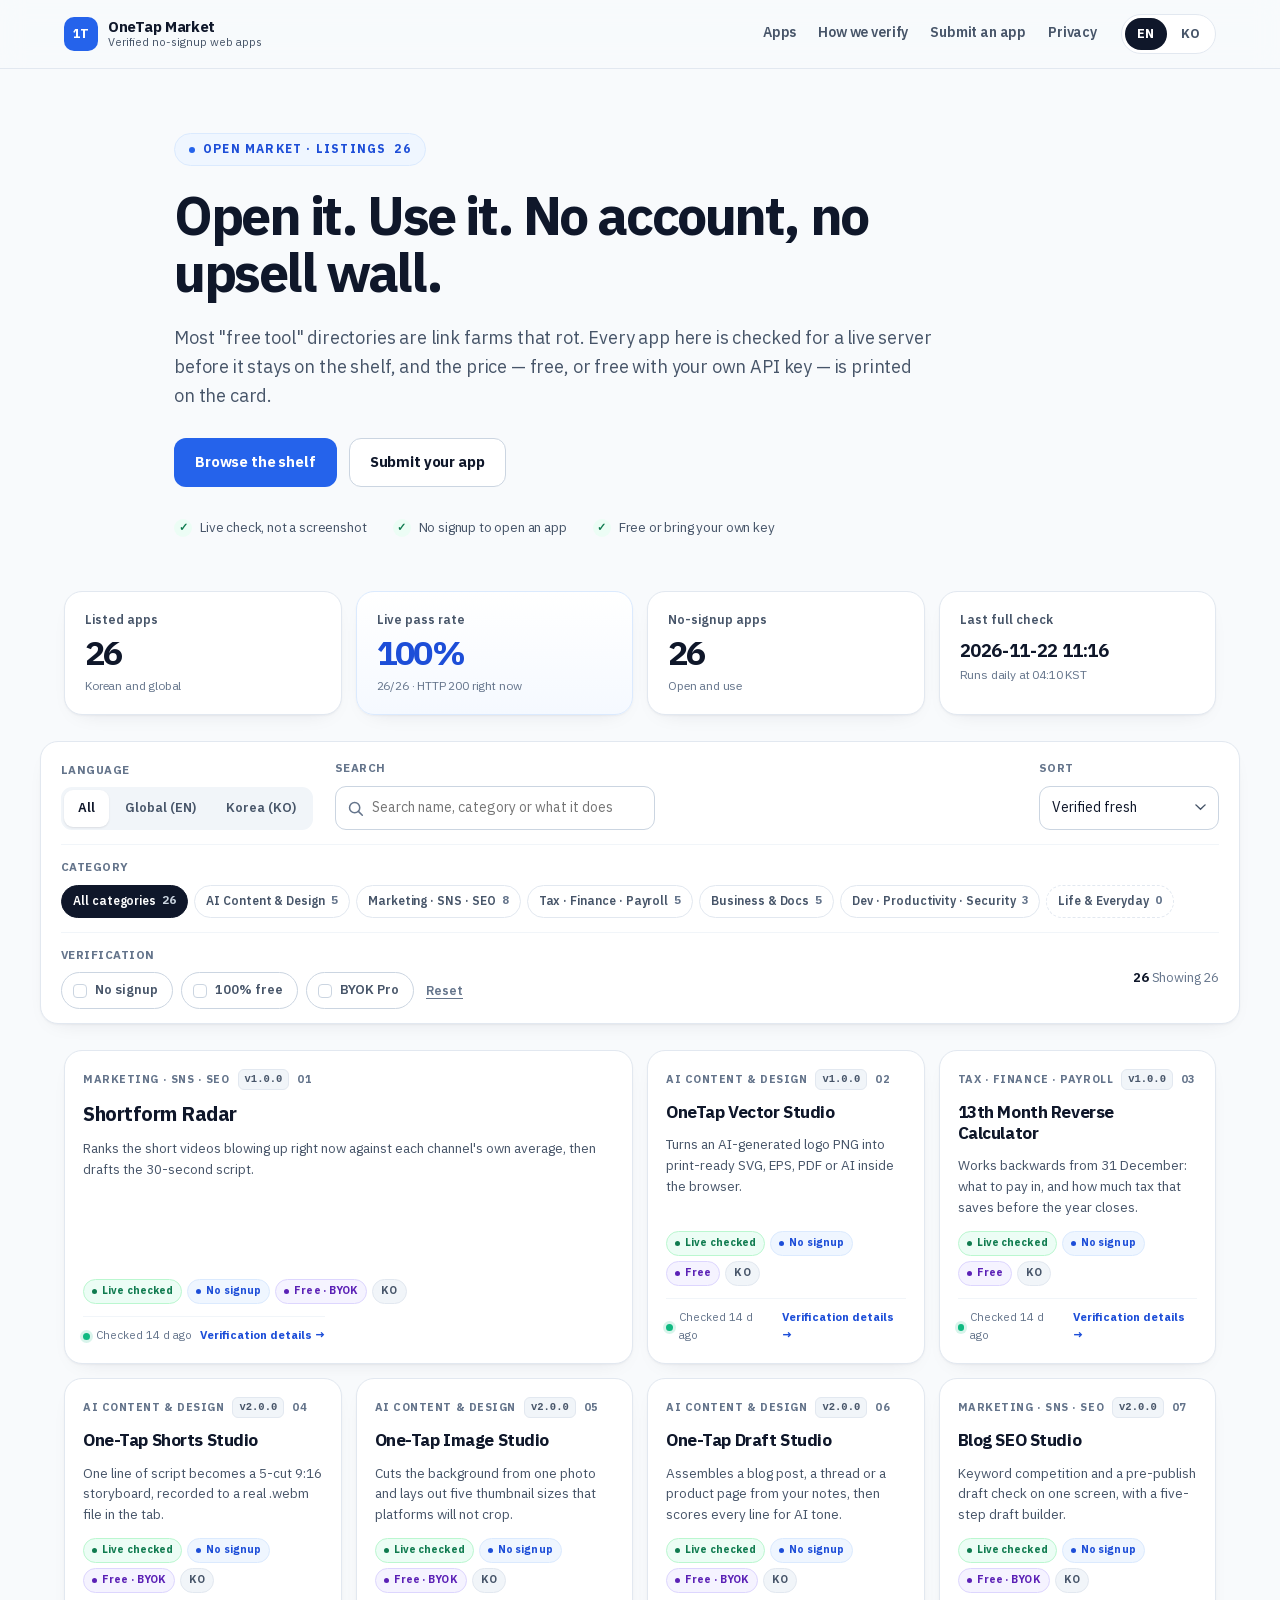
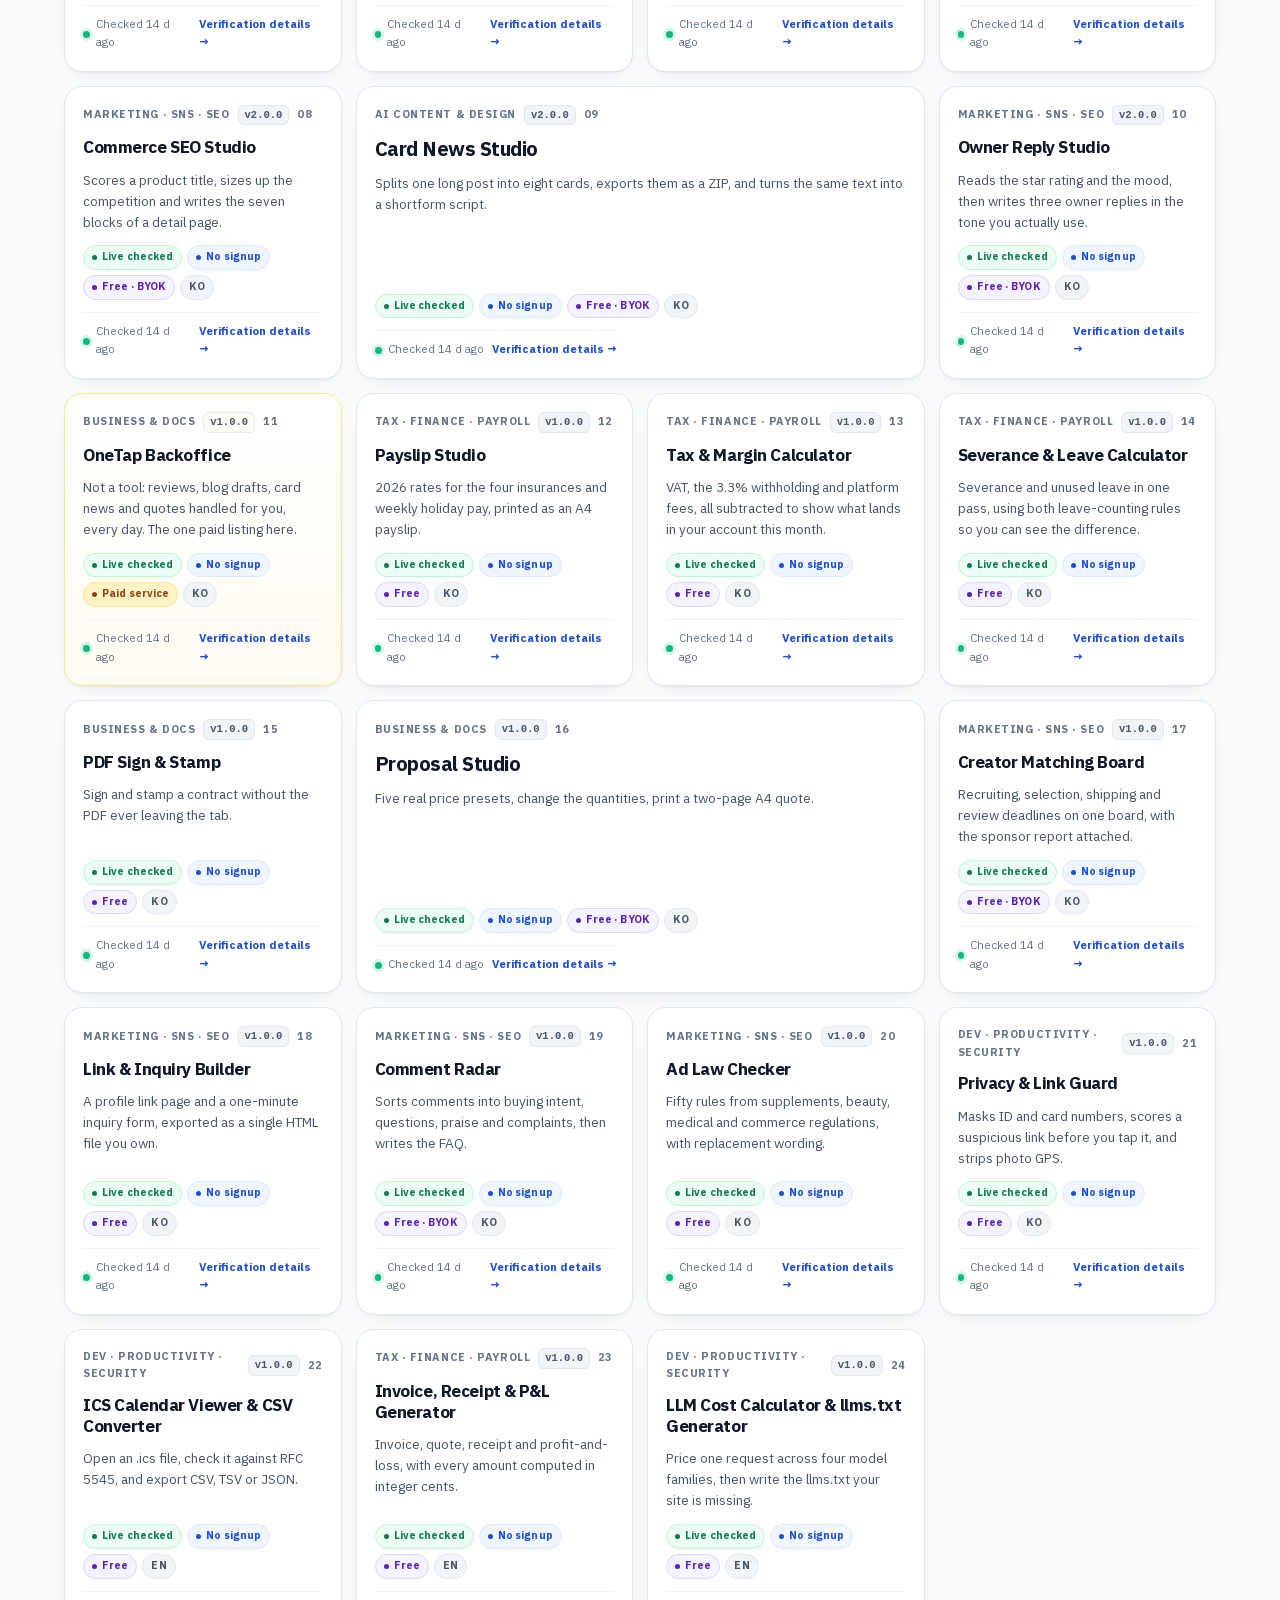
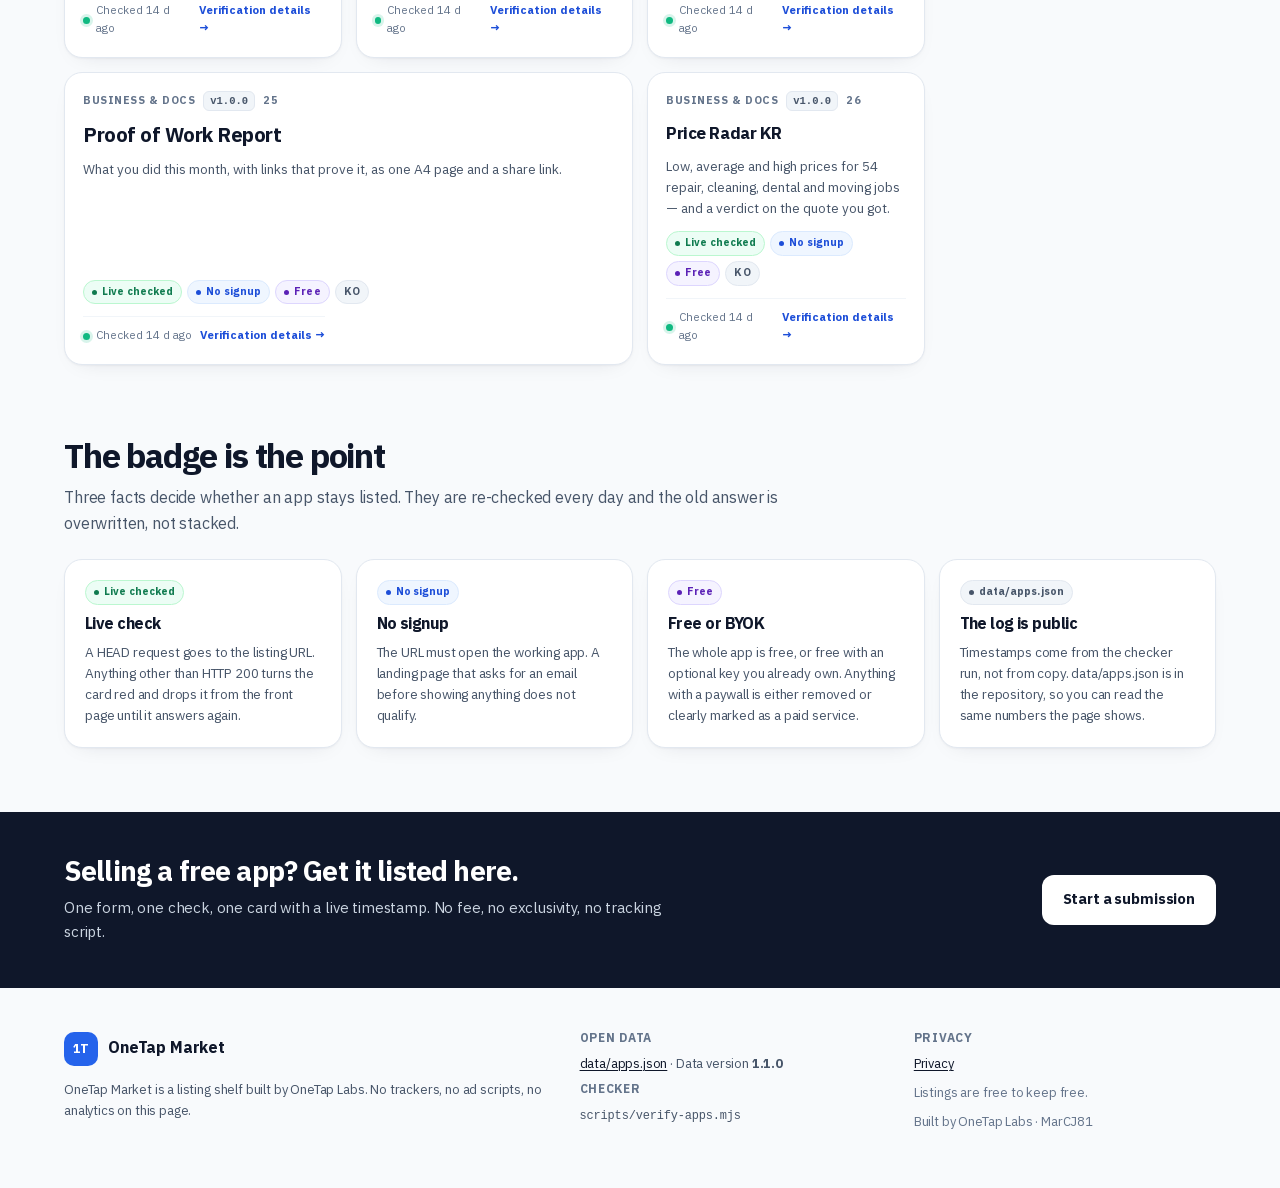
==== commit ed15354f: "feat(onetap-market): per-app feedback, version history and creator update requests - data: version +" ====
--- a/index.html
+++ b/index.html
@@ -4,7 +4,7 @@
 <meta charset="utf-8">
 <meta name="viewport" content="width=device-width, initial-scale=1, viewport-fit=cover">
 <title>OneTap Market — verified no-signup web apps</title>
-<meta name="description" content="A market of web apps that load without an account. Every listing shows a live HTTP check, no-signup status and a free or bring-your-own-key price, refreshed daily.">
+<meta name="description" content="A market of web apps that load without an account. Every listing shows a live HTTP check, no-signup status, a free or bring-your-own-key price and its own version history, refreshed daily.">
 <meta name="robots" content="index, follow">
 <meta name="color-scheme" content="light">
 <meta name="theme-color" content="#F8FAFC">
@@ -12,7 +12,7 @@
 <meta property="og:type" content="website">
 <meta property="og:site_name" content="OneTap Market">
 <meta property="og:title" content="OneTap Market — apps you can use in one tap">
-<meta property="og:description" content="26 listings, each one checked for a live server, no signup requirement and a free or BYOK price. Refresh date on every card.">
+<meta property="og:description" content="26 listings, each one checked for a live server, no signup requirement and a free or BYOK price, with version history and public feedback on every card.">
 <meta property="og:url" content="https://marcj81.github.io/onetap-market/">
 <meta property="og:locale" content="en_US">
 <meta property="og:locale:alternate" content="ko_KR">
@@ -289,9 +289,15 @@
       <header class="modal__head">
         <p class="eyebrow eyebrow--sm"><span class="dot" aria-hidden="true"></span><span data-i18n="nav.submit">Submit an app</span></p>
         <h2 id="submitTitle" data-i18n="submit.title">Submit your web app</h2>
-        <p class="muted" data-i18n="submit.lead">Listing is free and takes one form. If your app loads without an account, we will check the URL and put it on the shelf.</p>
+        <p class="muted" id="submitLead" data-i18n="submit.lead">Listing is free and takes one form. If your app loads without an account, we will check the URL and put it on the shelf.</p>
       </header>
 
+      <div class="tabs" id="submitTabs" role="tablist" aria-label="Submit an app">
+        <button type="button" class="tab is-on" id="tabNew" role="tab" aria-selected="true" aria-controls="panelNew" data-tab="new" data-i18n="submit.tabNew">New app</button>
+        <button type="button" class="tab" id="tabUpdate" role="tab" aria-selected="false" aria-controls="panelUpdate" data-tab="update" data-i18n="submit.tabUpdate">Update an app</button>
+      </div>
+
+      <div class="tabpanel" id="panelNew" role="tabpanel" aria-labelledby="tabNew">
       <ol class="steps">
         <li><span>1</span><p data-i18n="submit.how1">Send the form. It opens a GitHub issue with your answers already filled in.</p></li>
         <li><span>2</span><p data-i18n="submit.how2">The daily checker hits your URL. A 200 and no signup wall gets it listed.</p></li>
@@ -375,6 +381,63 @@
           <button type="button" class="btn btn--ghost" id="copySpec2" data-i18n="submit.btnJson">Copy JSON spec</button>
         </div>
       </form>
+      </div>
+
+      <div class="tabpanel" id="panelUpdate" role="tabpanel" aria-labelledby="tabUpdate" hidden>
+        <form class="form" id="updateForm" novalidate>
+          <div class="form__row">
+            <div class="form__field">
+              <label for="uApp" data-i18n="up.app">Which app</label>
+              <select id="uApp" name="appId"></select>
+              <span class="err" data-err="appId"></span>
+            </div>
+            <div class="form__field">
+              <label for="uVersion" data-i18n="up.version">New version</label>
+              <input id="uVersion" name="version" type="text" maxlength="14" placeholder="v1.1.0" autocomplete="off">
+              <span class="err" data-err="version"></span>
+            </div>
+          </div>
+          <p class="hint" data-i18n="up.versionHint">Next release number — higher than the one on the card, e.g. v1.1.0.</p>
+          <div class="form__field">
+            <label for="uUrl" data-i18n="up.url">Live URL (only if it changed)</label>
+            <input id="uUrl" name="url" type="url" inputmode="url" placeholder="https://" autocomplete="off">
+            <span class="err" data-err="url"></span>
+          </div>
+          <div class="form__field">
+            <label for="uNotesEn" data-i18n="up.notesEn">What changed (English)</label>
+            <input id="uNotesEn" name="notesEn" type="text" maxlength="400" autocomplete="off">
+            <span class="err" data-err="notesEn"></span>
+          </div>
+          <div class="form__field">
+            <label for="uNotesKo" data-i18n="up.notesKo">What changed (Korean, optional)</label>
+            <input id="uNotesKo" name="notesKo" type="text" maxlength="400" autocomplete="off">
+            <span class="err" data-err="notesKo"></span>
+          </div>
+
+          <div class="form__preview">
+            <div class="preview__head">
+              <span data-i18n="up.previewJson">JSON patch preview</span>
+              <button type="button" class="linkbtn" id="copyPatch" data-i18n="up.btnJson">Copy the patch</button>
+            </div>
+            <pre id="updatePreview" aria-live="polite"></pre>
+            <p class="hint" data-i18n="submit.hintJson">Paste this object into the apps array in data/apps.json and open a pull request.</p>
+            <div class="preview__head preview__head--issue">
+              <span data-i18n="up.previewIssue">Update issue preview</span>
+            </div>
+            <p class="issuelink" id="updateIssuePreview">
+              <span class="issuelink__host" id="updateIssueHost">github.com/MarCJ81/onetap-market/issues/new</span>
+              <span class="issuelink__query" id="updateIssueQuery">—</span>
+              <span class="issuelink__meta"><span id="updateIssueMeta">—</span><button type="button" class="linkbtn" id="copyUpdateIssue" data-i18n="up.copyIssue">Copy update URL</button></span>
+            </p>
+          </div>
+
+          <p class="form__status" id="updateStatus" aria-live="polite"></p>
+          <div class="form__actions">
+            <button type="submit" class="btn btn--primary" id="openUpdateIssue" data-i18n="up.btnIssue">Open prefilled update issue</button>
+            <button type="button" class="btn btn--ghost" id="copyPatch2" data-i18n="up.btnJson">Copy the patch</button>
+          </div>
+        </form>
+      </div>
     </div>
   </div>
 </div>
--- a/styles.css
+++ b/styles.css
@@ -270,6 +270,14 @@
   font-size: 11px; font-weight: 700; letter-spacing: .05em; text-transform: uppercase;
   color: var(--muted-2);
 }
+.card__topright { display: inline-flex; align-items: center; gap: 8px; flex: none; }
+.card__ver {
+  font-family: ui-monospace, 'SFMono-Regular', Menlo, Consolas, monospace;
+  font-size: 10.5px; font-weight: 600; letter-spacing: 0; color: var(--muted);
+  background: #f1f5f9; border: 1px solid var(--line); border-radius: 6px; padding: 1px 6px;
+  white-space: nowrap;
+}
+.card--paid .card__ver { background: #fffdf5; }
 .card__no { font-size: 11px; font-weight: 700; color: var(--muted-2); letter-spacing: .04em; }
 .card__name { font-size: 17px; font-weight: 800; letter-spacing: -0.025em; line-height: 1.25; }
 .card--wide .card__name { font-size: 20px; }
@@ -417,10 +425,11 @@
 }
 .preview__head { display: flex; align-items: center; justify-content: space-between; font-size: 11.5px; font-weight: 700; letter-spacing: .05em; text-transform: uppercase; color: var(--muted-2); }
 .preview__head--issue { margin-top: 6px; }
-#jsonPreview {
+#jsonPreview, #updatePreview {
   margin: 0; background: #0f172a; color: #e2e8f0; border-radius: 10px; padding: 12px;
   font-size: 11.5px; line-height: 1.5; overflow: auto; max-height: 190px; white-space: pre;
 }
+#updatePreview { max-height: 260px; }
 .issuelink {
   margin: 0; background: #fff; border: 1px solid var(--line); border-radius: 10px; padding: 9px 11px;
   font-family: ui-monospace, Menlo, monospace; line-height: 1.45; overflow: hidden;
@@ -432,13 +441,96 @@
 .form__status { font-size: 13px; font-weight: 600; color: var(--warn); }
 .form__status:empty { display: none; }
 .form__actions { display: flex; flex-wrap: wrap; gap: 10px; }
+.form textarea, .fb textarea {
+  border: 1px solid var(--line-2); border-radius: 11px; padding: 11px 12px; font-size: 14px;
+  background: #fff; font-family: inherit; resize: vertical; min-height: 84px; line-height: 1.55;
+}
+.form textarea:focus, .fb textarea:focus { outline: 2px solid var(--accent); outline-offset: 1px; border-color: var(--accent); }
+
+/* ── submit tabs ─────────────────────────────────────────────────────── */
+.tabs {
+  display: inline-flex; gap: 4px; padding: 4px; background: #f1f5f9;
+  border-radius: 13px; margin: 20px 0 18px; max-width: 100%;
+}
+.tab {
+  border: 0; background: transparent; color: var(--muted); cursor: pointer;
+  padding: 9px 16px; border-radius: 10px; font-size: 13.5px; font-weight: 700;
+  white-space: nowrap; letter-spacing: -0.01em;
+}
+.tab.is-on { background: #fff; color: var(--ink); box-shadow: 0 1px 2px rgba(15, 23, 42, .12); }
+.tab:hover:not(.is-on) { color: var(--ink); }
+.tabpanel[hidden] { display: none; }
+
+/* ── version badge and history ───────────────────────────────────────── */
+.detail__ver {
+  display: inline-flex; align-items: center; gap: 6px; align-self: flex-start;
+  font-family: ui-monospace, 'SFMono-Regular', Menlo, Consolas, monospace; font-size: 11.5px;
+  font-weight: 700; color: var(--accent-ink); background: var(--accent-soft);
+  border: 1px solid #dbeafe; border-radius: 999px; padding: 2px 9px; letter-spacing: 0;
+}
+.detail__ver span { font-family: 'PlexKR', sans-serif; font-size: 10.5px; font-weight: 600; color: var(--muted); }
+.changelog { list-style: none; padding: 0; margin: 0; display: flex; flex-direction: column; gap: 8px; }
+.changelog__item {
+  background: #f8fafc; border: 1px solid var(--line); border-radius: 12px;
+  padding: 11px 13px; display: flex; flex-direction: column; gap: 5px;
+}
+.changelog__item--latest { background: #fff; border-color: #dbeafe; }
+.changelog__head { display: flex; align-items: center; gap: 8px; flex-wrap: wrap; }
+.changelog__ver {
+  font-family: ui-monospace, 'SFMono-Regular', Menlo, Consolas, monospace; font-size: 11.5px;
+  font-weight: 700; letter-spacing: 0; color: #fff; background: var(--muted);
+  border-radius: 999px; padding: 2px 8px;
+}
+.changelog__item--latest .changelog__ver { background: var(--accent); }
+.changelog__date { font-size: 11.5px; color: var(--muted-2); }
+.changelog__tag {
+  font-size: 10.5px; font-weight: 700; color: var(--accent-ink); background: var(--accent-soft);
+  border-radius: 999px; padding: 1px 7px; letter-spacing: .02em;
+}
+.changelog__notes { font-size: 13.5px; color: var(--ink-2); line-height: 1.55; overflow-wrap: anywhere; }
+
+/* ── feedback & comments ────────────────────────────────────────────── */
+.fb__lead { font-size: 13px; color: var(--muted); line-height: 1.6; }
+.fb__state {
+  font-size: 12.5px; color: var(--muted); background: #f8fafc; border: 1px dashed var(--line-2);
+  border-radius: 11px; padding: 11px 13px; line-height: 1.6;
+}
+.fb__state a { color: var(--accent-ink); font-weight: 600; }
+.fb__state--bad { background: #fffbf5; border-color: #fde68a; color: #7c4a03; }
+.fb__list { list-style: none; padding: 0; margin: 10px 0 0; display: flex; flex-direction: column; gap: 8px; }
+.fb__item {
+  background: #fff; border: 1px solid var(--line); border-radius: 12px;
+  padding: 10px 12px; display: flex; flex-direction: column; gap: 4px;
+}
+.fb__title { font-size: 13.5px; font-weight: 700; color: var(--ink-2); text-decoration: none; line-height: 1.4; }
+.fb__title:hover { color: var(--accent-ink); text-decoration: underline; text-underline-offset: 2px; }
+.fb__meta { display: flex; flex-wrap: wrap; gap: 4px 9px; font-size: 11.5px; color: var(--muted-2); align-items: center; }
+.fb__type {
+  font-size: 10.5px; font-weight: 700; border-radius: 999px; padding: 1px 7px;
+  background: #f1f5f9; color: var(--muted);
+}
+.fb__form { margin-top: 14px; border-top: 1px solid #f1f5f9; padding-top: 14px; display: flex; flex-direction: column; gap: 10px; }
+.fb__form h4 { font-size: 13px; letter-spacing: .05em; text-transform: uppercase; color: var(--muted-2); }
+.fb__row { display: grid; grid-template-columns: 1fr 1fr; gap: 10px; }
+.fb__field { display: flex; flex-direction: column; gap: 5px; }
+.fb__field label { font-size: 12.5px; font-weight: 700; color: var(--muted); }
+.fb input[type='text'], .fb select {
+  border: 1px solid var(--line-2); border-radius: 11px; padding: 10px 12px; font-size: 14px;
+  background: #fff; width: 100%;
+}
+.fb input[type='text']:focus, .fb select:focus { outline: 2px solid var(--accent); outline-offset: 1px; }
+.fb__actions { display: flex; flex-wrap: wrap; gap: 8px; align-items: center; }
+.fb__hint { font-size: 11.5px; color: var(--muted-2); line-height: 1.55; }
+.fb__err { font-size: 11.5px; color: var(--danger); }
+.fb__err:empty { display: none; }
+.fb__status { font-size: 12.5px; font-weight: 600; color: var(--warn); }
+.fb__status:empty { display: none; }
 
 .toast {
   position: fixed; left: 50%; bottom: 26px; transform: translateX(-50%);
   background: var(--ink); color: #fff; padding: 11px 18px; border-radius: 999px;
   font-size: 13.5px; font-weight: 600; z-index: 200; box-shadow: var(--shadow-lift);
-}
-.toast[hidden] { display: none; }
+}.toast[hidden] { display: none; }
 
 /* ── responsive ──────────────────────────────────────────────────────── */
 @media (max-width: 1100px) {
@@ -486,6 +578,12 @@
   .form__row { grid-template-columns: 1fr; }
   .facts { grid-template-columns: 1fr; }
   .result { width: 100%; }
+  .tabs { display: flex; width: 100%; }
+  .tab { flex: 1; padding: 9px 8px; font-size: 12.5px; }
+  .fb__row { grid-template-columns: 1fr; }
+  .detail__actions .btn { flex: 1 1 auto; justify-content: center; }
+  .changelog__item { padding: 10px 11px; }
+  .fb__state { padding: 10px 11px; }
   .promises { gap: 8px 18px; }
   .promises li { font-size: 12.5px; }
   /* Six category chips + counts wrap cleanly at 390px: all sections stay visible, page never scrolls sideways. */
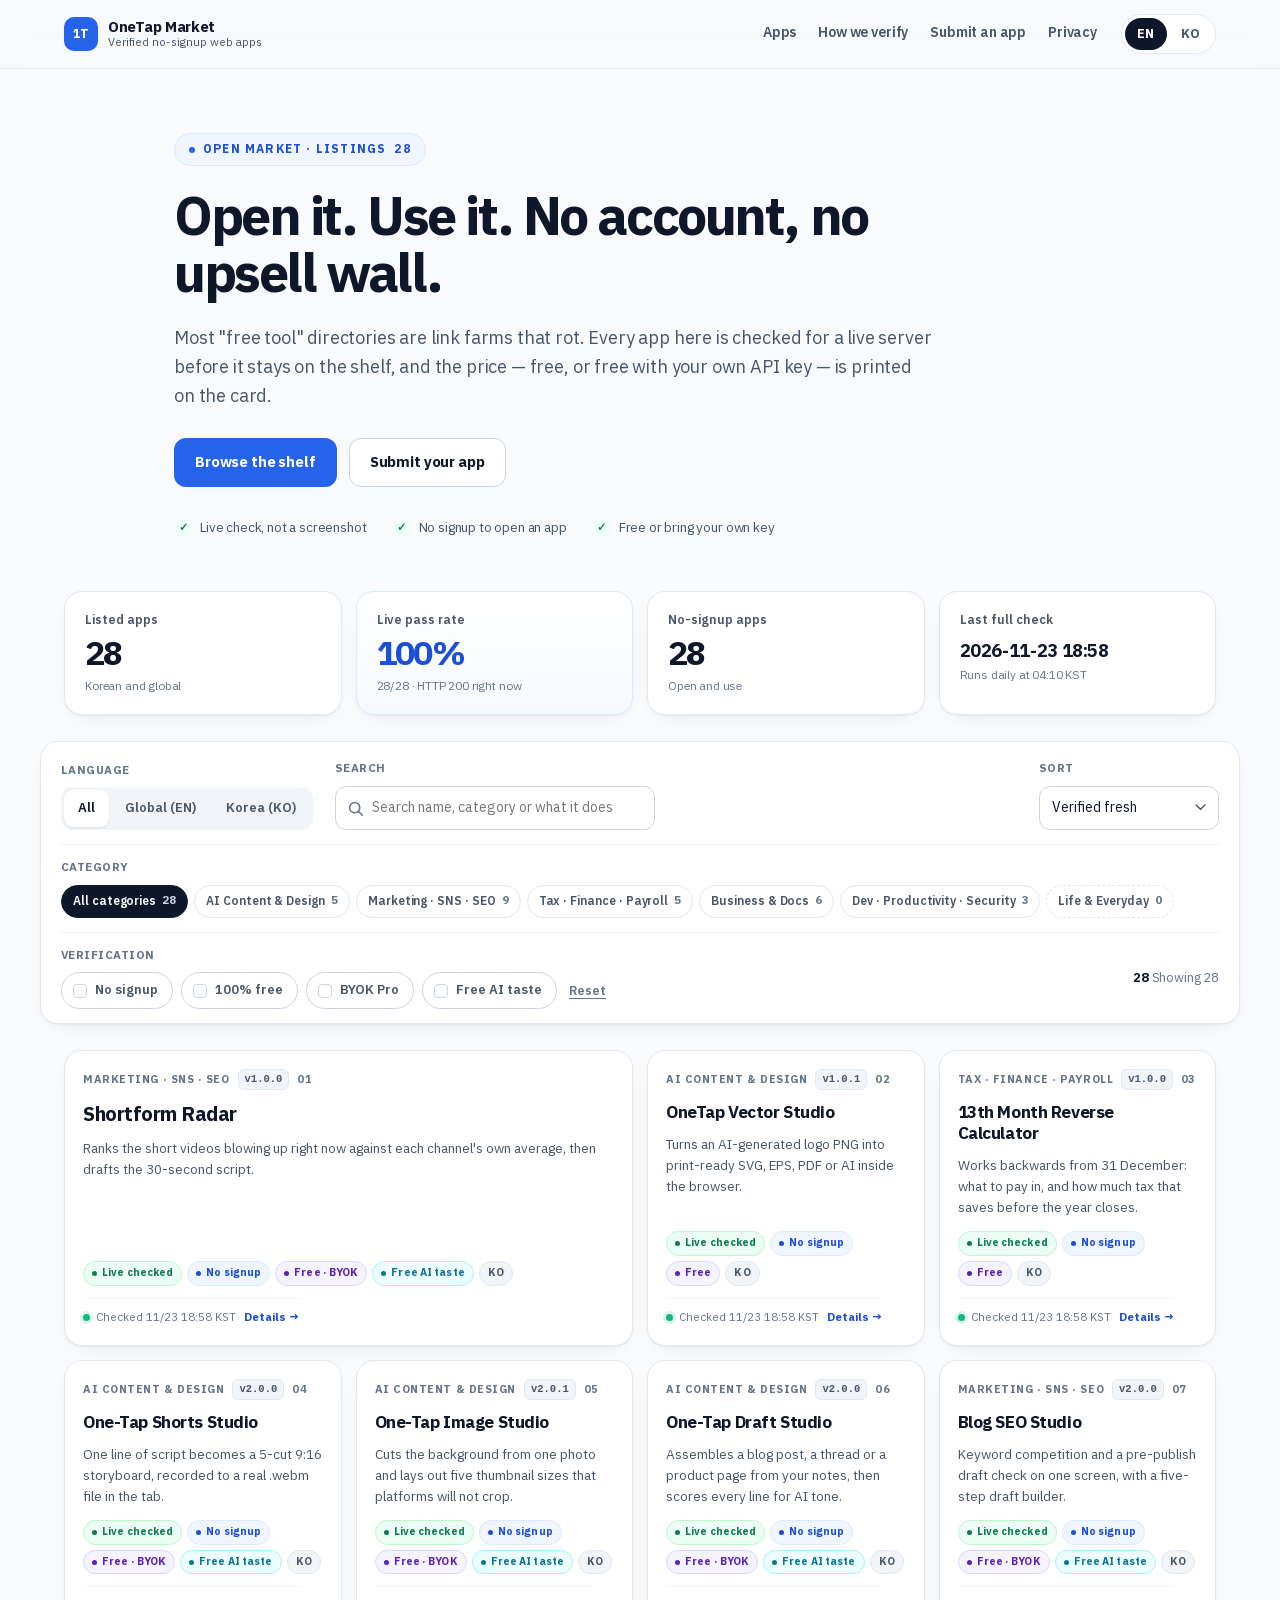
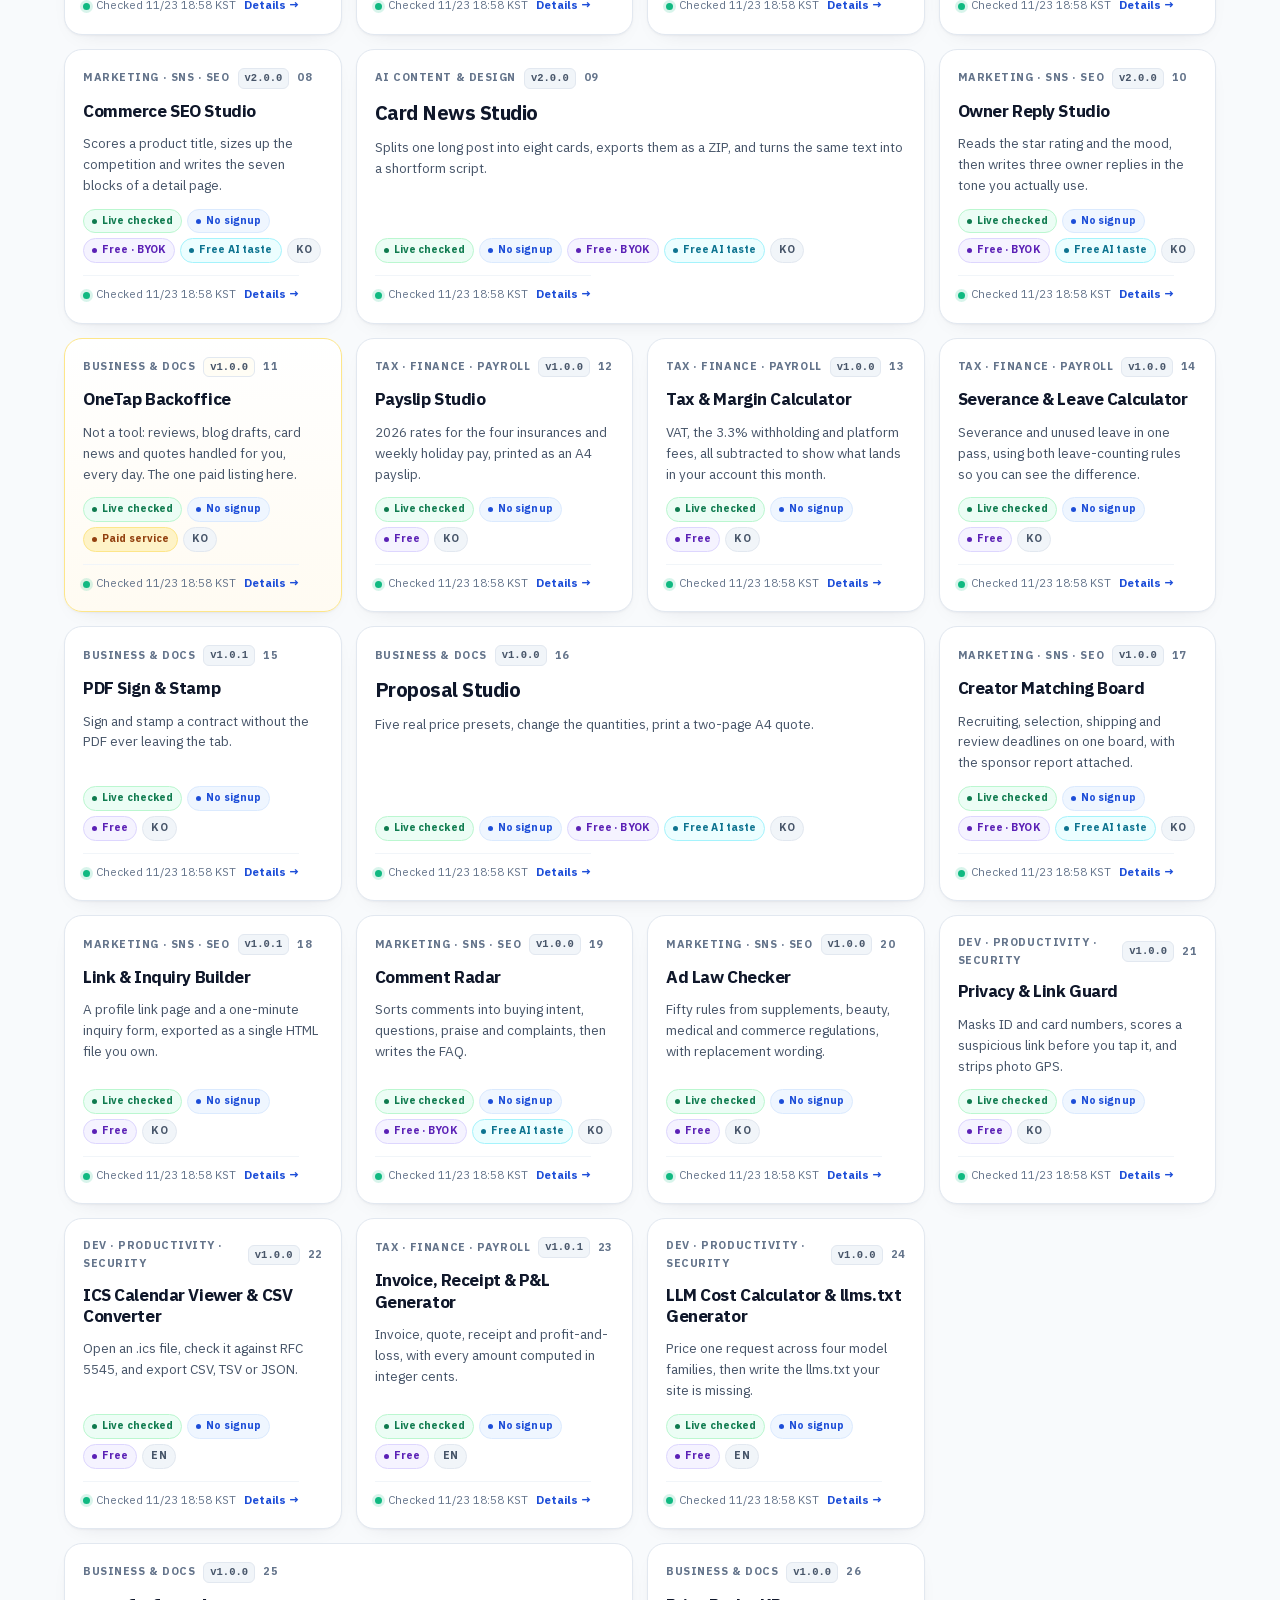
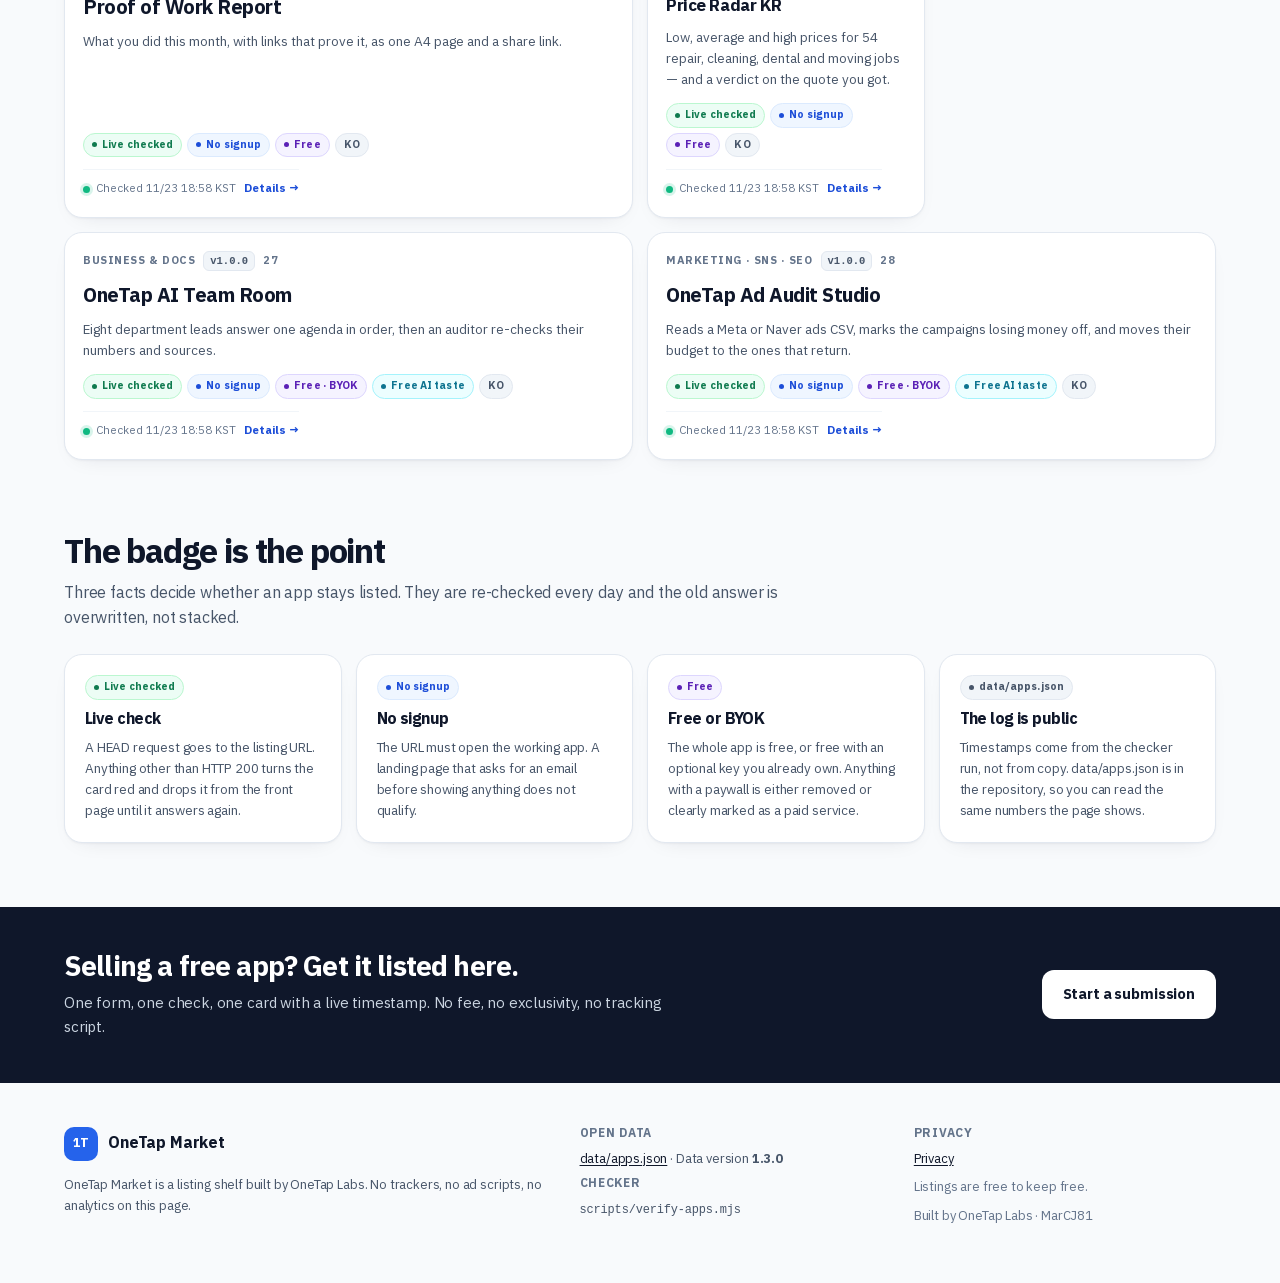
==== commit 9bc89d2a: "feat(onetap-market): 27·28호기 팀 회의실·광고 감사 추가 (28종) + 무료 AI 맛보기 배지" ====
--- a/index.html
+++ b/index.html
@@ -12,7 +12,7 @@
 <meta property="og:type" content="website">
 <meta property="og:site_name" content="OneTap Market">
 <meta property="og:title" content="OneTap Market — apps you can use in one tap">
-<meta property="og:description" content="26 listings, each one checked for a live server, no signup requirement and a free or BYOK price, with version history and public feedback on every card.">
+<meta property="og:description" content="28 listings, each one checked for a live server, no signup requirement and a free or BYOK price, with version history and public feedback on every card.">
 <meta property="og:url" content="https://marcj81.github.io/onetap-market/">
 <meta property="og:locale" content="en_US">
 <meta property="og:locale:alternate" content="ko_KR">
@@ -33,7 +33,7 @@
     {
       "@type": "ItemList",
       "name": "OneTap Market listings",
-      "numberOfItems": 26,
+      "numberOfItems": 28,
       "itemListElement": [
         { "@type": "ListItem", "position": 1, "name": "Shortform Radar", "url": "https://marcj81.github.io/shortform-radar/" },
         { "@type": "ListItem", "position": 2, "name": "OneTap Vector Studio", "url": "https://marcj81.github.io/ai-vector-studio/" },
@@ -60,7 +60,9 @@
         { "@type": "ListItem", "position": 23, "name": "Invoice, Receipt & P&L Generator", "url": "https://marcj81.github.io/invoice-receipt-pl-generator/" },
         { "@type": "ListItem", "position": 24, "name": "LLM Cost Calculator & llms.txt Generator", "url": "https://marcj81.github.io/llm-cost-llms-txt/" },
         { "@type": "ListItem", "position": 25, "name": "Proof of Work Report", "url": "https://marcj81.github.io/proof-of-work-report/" },
-        { "@type": "ListItem", "position": 26, "name": "Price Radar KR", "url": "https://marcj81.github.io/price-radar-kr/" }
+        { "@type": "ListItem", "position": 26, "name": "Price Radar KR", "url": "https://marcj81.github.io/price-radar-kr/" },
+        { "@type": "ListItem", "position": 27, "name": "OneTap AI Team Room", "url": "https://marcj81.github.io/onetap-team-room/" },
+        { "@type": "ListItem", "position": 28, "name": "OneTap Ad Audit Studio", "url": "https://marcj81.github.io/onetap-ad-audit/" }
       ]
     }
   ]
@@ -98,7 +100,7 @@
   <!-- ── hero ─────────────────────────────────────────────────────────── -->
   <section class="hero">
     <div class="wrap hero__inner">
-      <p class="eyebrow"><span class="dot" aria-hidden="true"></span><span data-i18n="hero.eyebrow">Open market · listings</span> <b id="heroCount">26</b></p>
+      <p class="eyebrow"><span class="dot" aria-hidden="true"></span><span data-i18n="hero.eyebrow">Open market · listings</span> <b id="heroCount">28</b></p>
       <h1 class="hero__title">
         <span data-i18n="hero.title">Open it. Use it. No account, no upsell wall.</span>
       </h1>
@@ -119,17 +121,17 @@
   <section class="dashboard wrap" aria-label="Market dashboard" data-i18n-aria="app.ariaStats">
     <div class="stat">
       <span class="stat__label" data-i18n="stats.apps">Listed apps</span>
-      <strong class="stat__value" id="statApps">26</strong>
+      <strong class="stat__value" id="statApps">28</strong>
       <span class="stat__note" data-i18n="stats.appsNote">Korean and global</span>
     </div>
     <div class="stat stat--accent">
       <span class="stat__label" data-i18n="stats.pass">Live pass rate</span>
       <strong class="stat__value" id="statPass">100%</strong>
-      <span class="stat__note"><span id="statPassNote">26/26</span> · <span data-i18n="stats.passNote">HTTP 200 right now</span></span>
+      <span class="stat__note"><span id="statPassNote">28/28</span> · <span data-i18n="stats.passNote">HTTP 200 right now</span></span>
     </div>
     <div class="stat">
       <span class="stat__label" data-i18n="stats.noSignup">No-signup apps</span>
-      <strong class="stat__value" id="statNoSignup">26</strong>
+      <strong class="stat__value" id="statNoSignup">28</strong>
       <span class="stat__note" data-i18n="stats.noSignupNote">Open and use</span>
     </div>
     <div class="stat">
@@ -180,10 +182,11 @@
           <button type="button" class="toggle" id="toggleNoSignup" aria-pressed="false"><span class="toggle__dot" aria-hidden="true"></span><span data-i18n="filter.noSignup">No signup</span></button>
           <button type="button" class="toggle" id="toggleFree" aria-pressed="false"><span class="toggle__dot" aria-hidden="true"></span><span data-i18n="filter.free">100% free</span></button>
           <button type="button" class="toggle" id="toggleByok" aria-pressed="false"><span class="toggle__dot" aria-hidden="true"></span><span data-i18n="filter.byok">BYOK Pro</span></button>
+          <button type="button" class="toggle" id="toggleFreeAi" aria-pressed="false"><span class="toggle__dot" aria-hidden="true"></span><span data-i18n="filter.freeAi">Free AI taste</span></button>
           <button type="button" class="linkbtn" id="resetFilters" data-i18n="filter.reset">Reset</button>
         </div>
       </div>
-      <p class="result" aria-live="polite"><b id="resultCount">26</b> <span data-i18n="app.showing">Showing</span> <span id="resultTotal">26</span></p>
+      <p class="result" aria-live="polite"><b id="resultCount">28</b> <span data-i18n="app.showing">Showing</span> <span id="resultTotal">28</span></p>
     </div>
   </section>
 
--- a/styles.css
+++ b/styles.css
@@ -45,6 +45,8 @@
   --violet: #5b21b6;
   --violet-soft: #f5f3ff;
   --danger: #b91c1c;
+  --ai: #0e7490;
+  --ai-soft: #ecfeff;
   --radius: 18px;
   --radius-sm: 12px;
   --shadow: 0 1px 2px rgba(15, 23, 42, .04), 0 8px 24px -16px rgba(15, 23, 42, .18);
@@ -287,13 +289,14 @@
 }
 .card__badges { display: flex; flex-wrap: wrap; gap: 5px; margin-top: auto; }
 .card__foot {
-  display: flex; align-items: center; justify-content: space-between; gap: 8px;
+  display: flex; align-items: center; justify-content: space-between; gap: 8px; flex-wrap: wrap;
   border-top: 1px solid #f1f5f9; padding-top: 10px; font-size: 11.5px; color: var(--muted-2);
 }
-.card__check { display: inline-flex; align-items: center; gap: 6px; }
-.pulse { width: 7px; height: 7px; border-radius: 50%; background: #10b981; box-shadow: 0 0 0 3px rgba(16, 185, 129, .16); }
+.card__check { display: inline-flex; align-items: center; gap: 6px; min-width: 0; }
+.card__check-txt { white-space: nowrap; font-variant-numeric: tabular-nums; }
+.pulse { width: 7px; height: 7px; border-radius: 50%; background: #10b981; box-shadow: 0 0 0 3px rgba(16, 185, 129, .16); flex: 0 0 auto; }
 .pulse--down { background: #ef4444; box-shadow: 0 0 0 3px rgba(239, 68, 68, .16); }
-.card__link { color: var(--accent-ink); font-weight: 700; }
+.card__link { color: var(--accent-ink); font-weight: 700; white-space: nowrap; margin-left: auto; }
 
 .badge {
   display: inline-flex; align-items: center; gap: 5px;
@@ -307,6 +310,7 @@
 .badge--paid { background: var(--warn-soft); color: var(--warn); border-color: #fde68a; }
 .badge--log { background: #f1f5f9; color: var(--muted); border-color: var(--line); }
 .badge--down { background: #fee2e2; color: var(--danger); border-color: #fecaca; }
+.badge--ai { background: var(--ai-soft); color: var(--ai); border-color: #a5f3fc; }
 
 .empty[hidden] { display: none; }
 .empty {
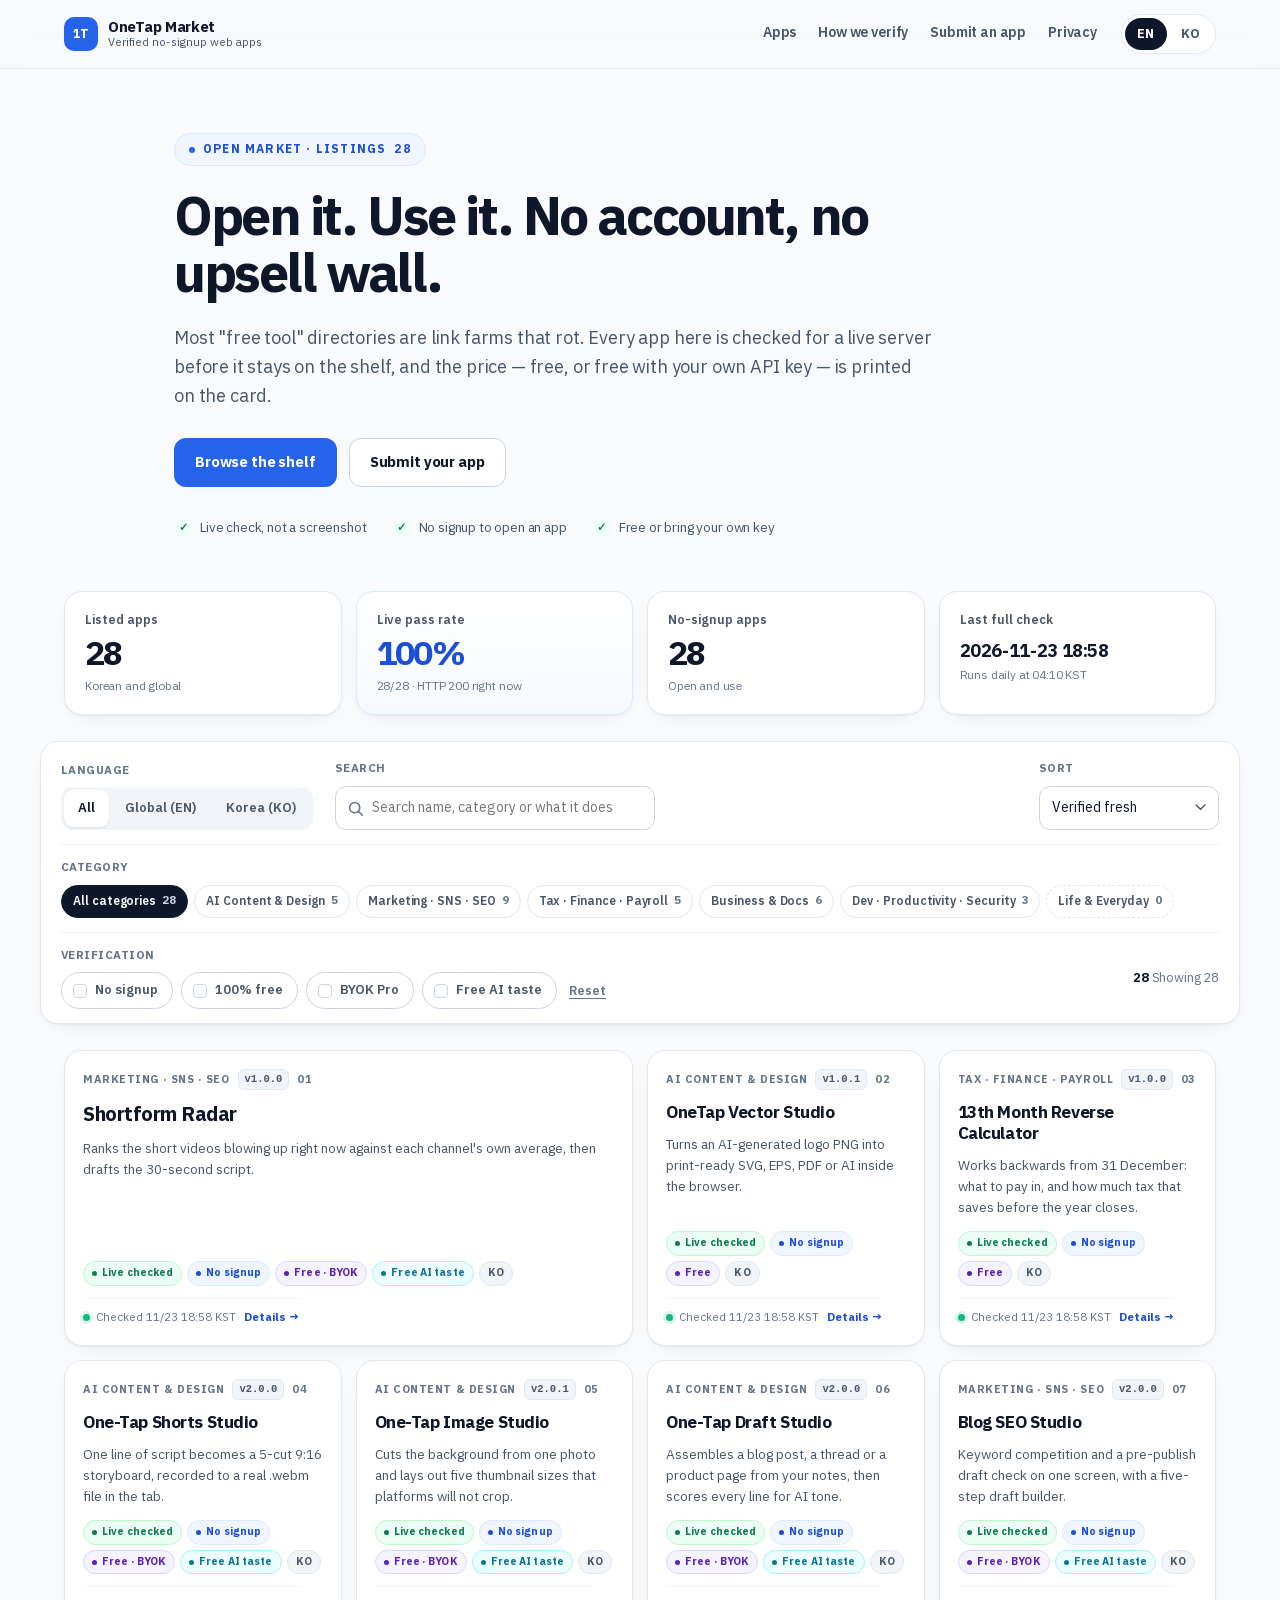
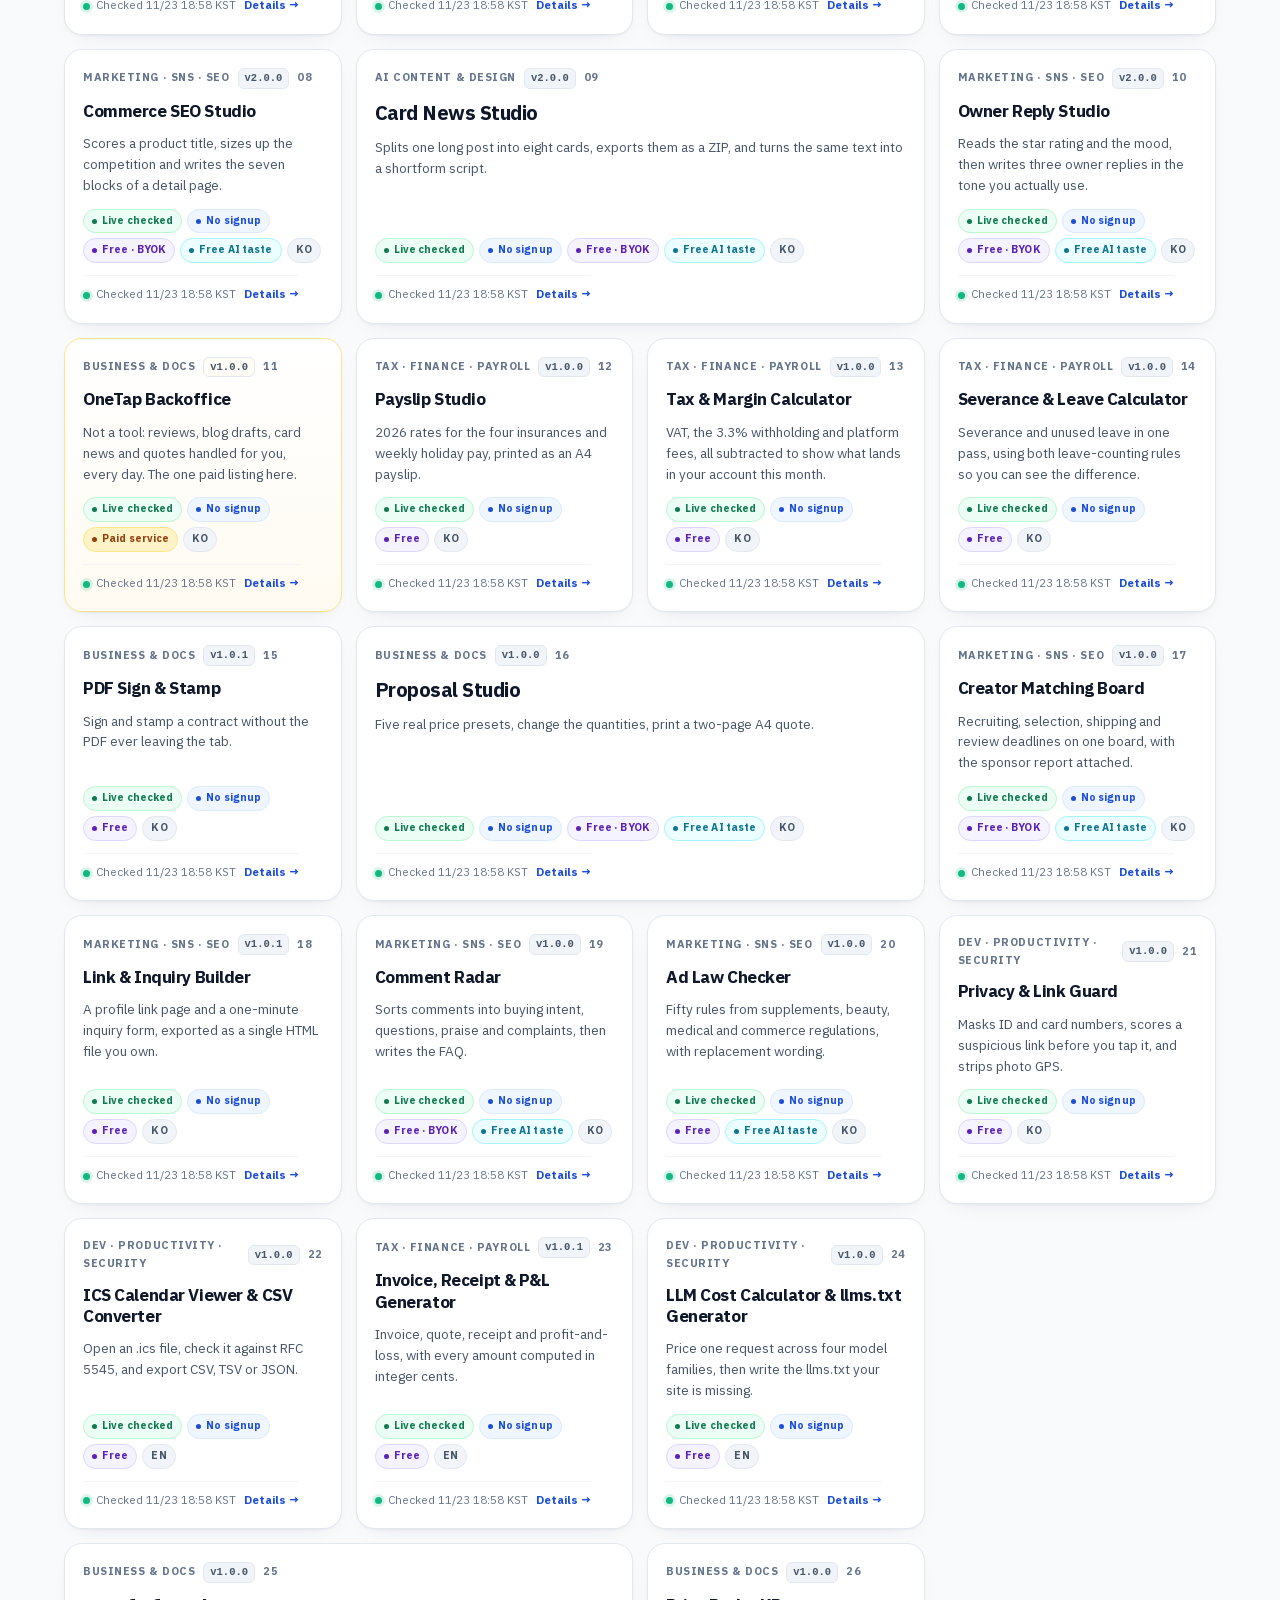
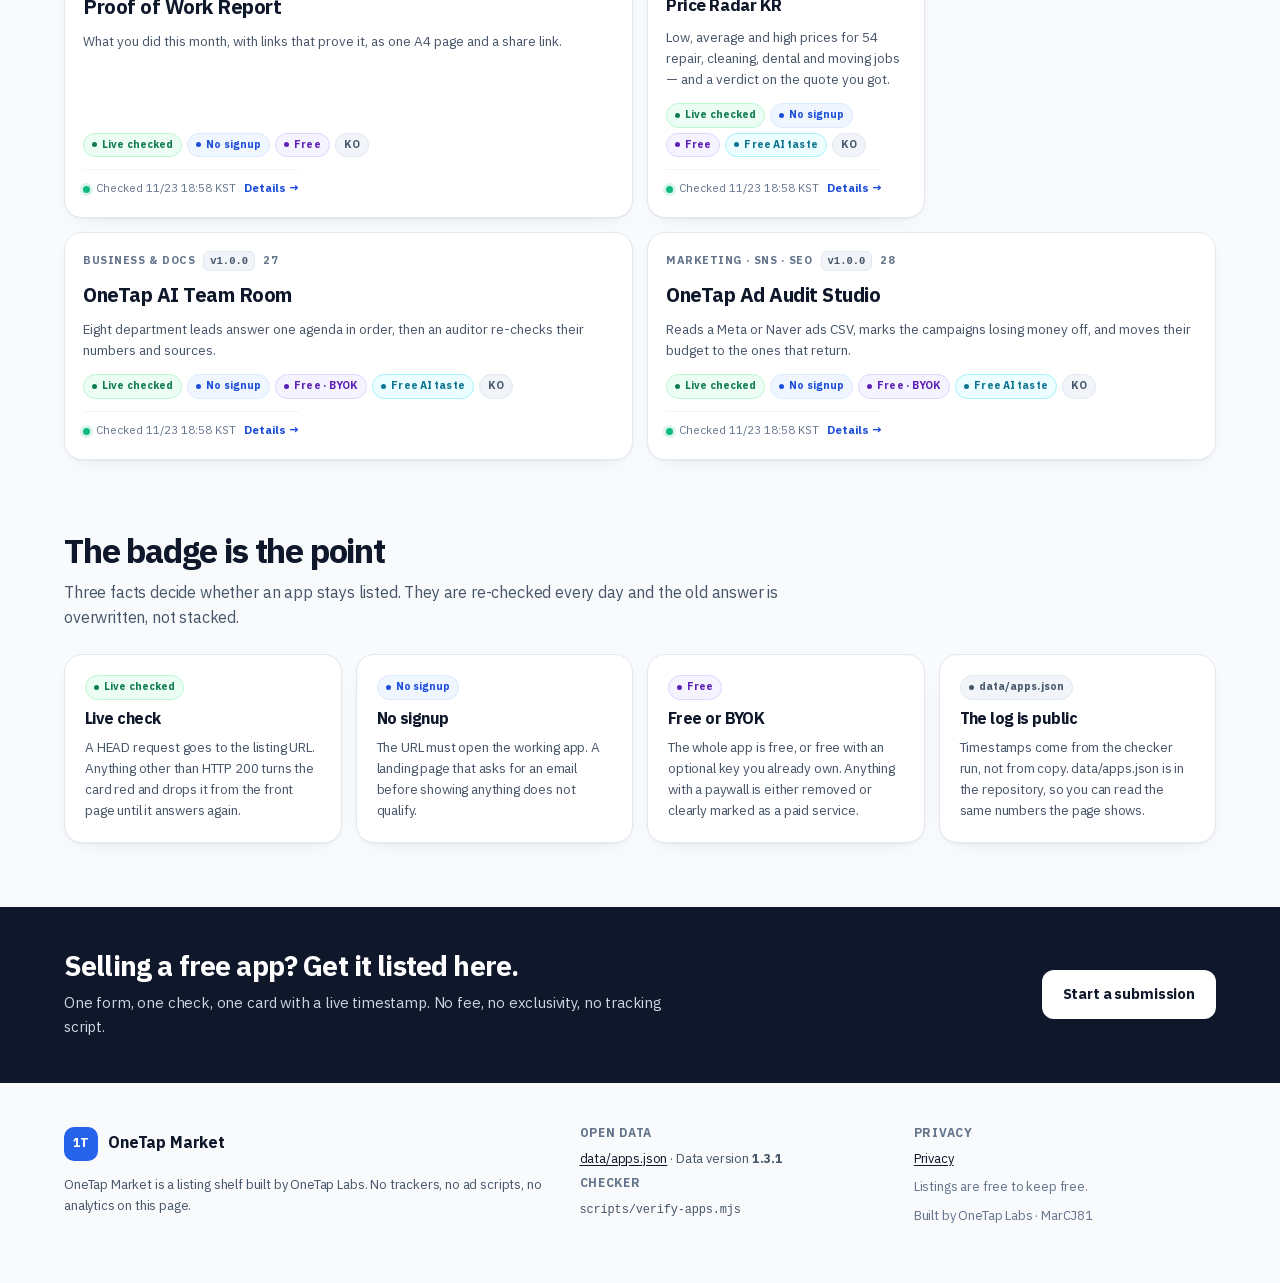
==== commit 9febe164: "fix(onetap-market): free AI badge follows the code — 15 of 28 ad-law-checker and price-radar-kr both" ====
--- a/index.html
+++ b/index.html
@@ -17,6 +17,8 @@
 <meta property="og:locale" content="en_US">
 <meta property="og:locale:alternate" content="ko_KR">
 <meta name="twitter:card" content="summary">
+<meta name="twitter:title" content="OneTap Market — apps you can use in one tap">
+<meta name="twitter:description" content="28 listings, each one checked for a live server, no signup requirement and a free or BYOK price, with version history and public feedback on every card.">
 <link rel="icon" href="favicon.svg" type="image/svg+xml">
 <script type="application/ld+json">
 {
--- a/styles.css
+++ b/styles.css
@@ -394,6 +394,7 @@
 .fact__v { font-size: 14px; font-weight: 700; letter-spacing: -0.01em; }
 .fact__v--ok { color: var(--ok); }
 .fact__v--bad { color: var(--danger); }
+.fact--wide { grid-column: 1 / -1; }
 .features { list-style: none; padding: 0; margin: 0; display: flex; flex-direction: column; gap: 6px; }
 .features li { font-size: 14px; color: var(--ink-2); display: flex; gap: 8px; align-items: flex-start; }
 .features li::before { content: '—'; color: var(--accent); flex: none; }
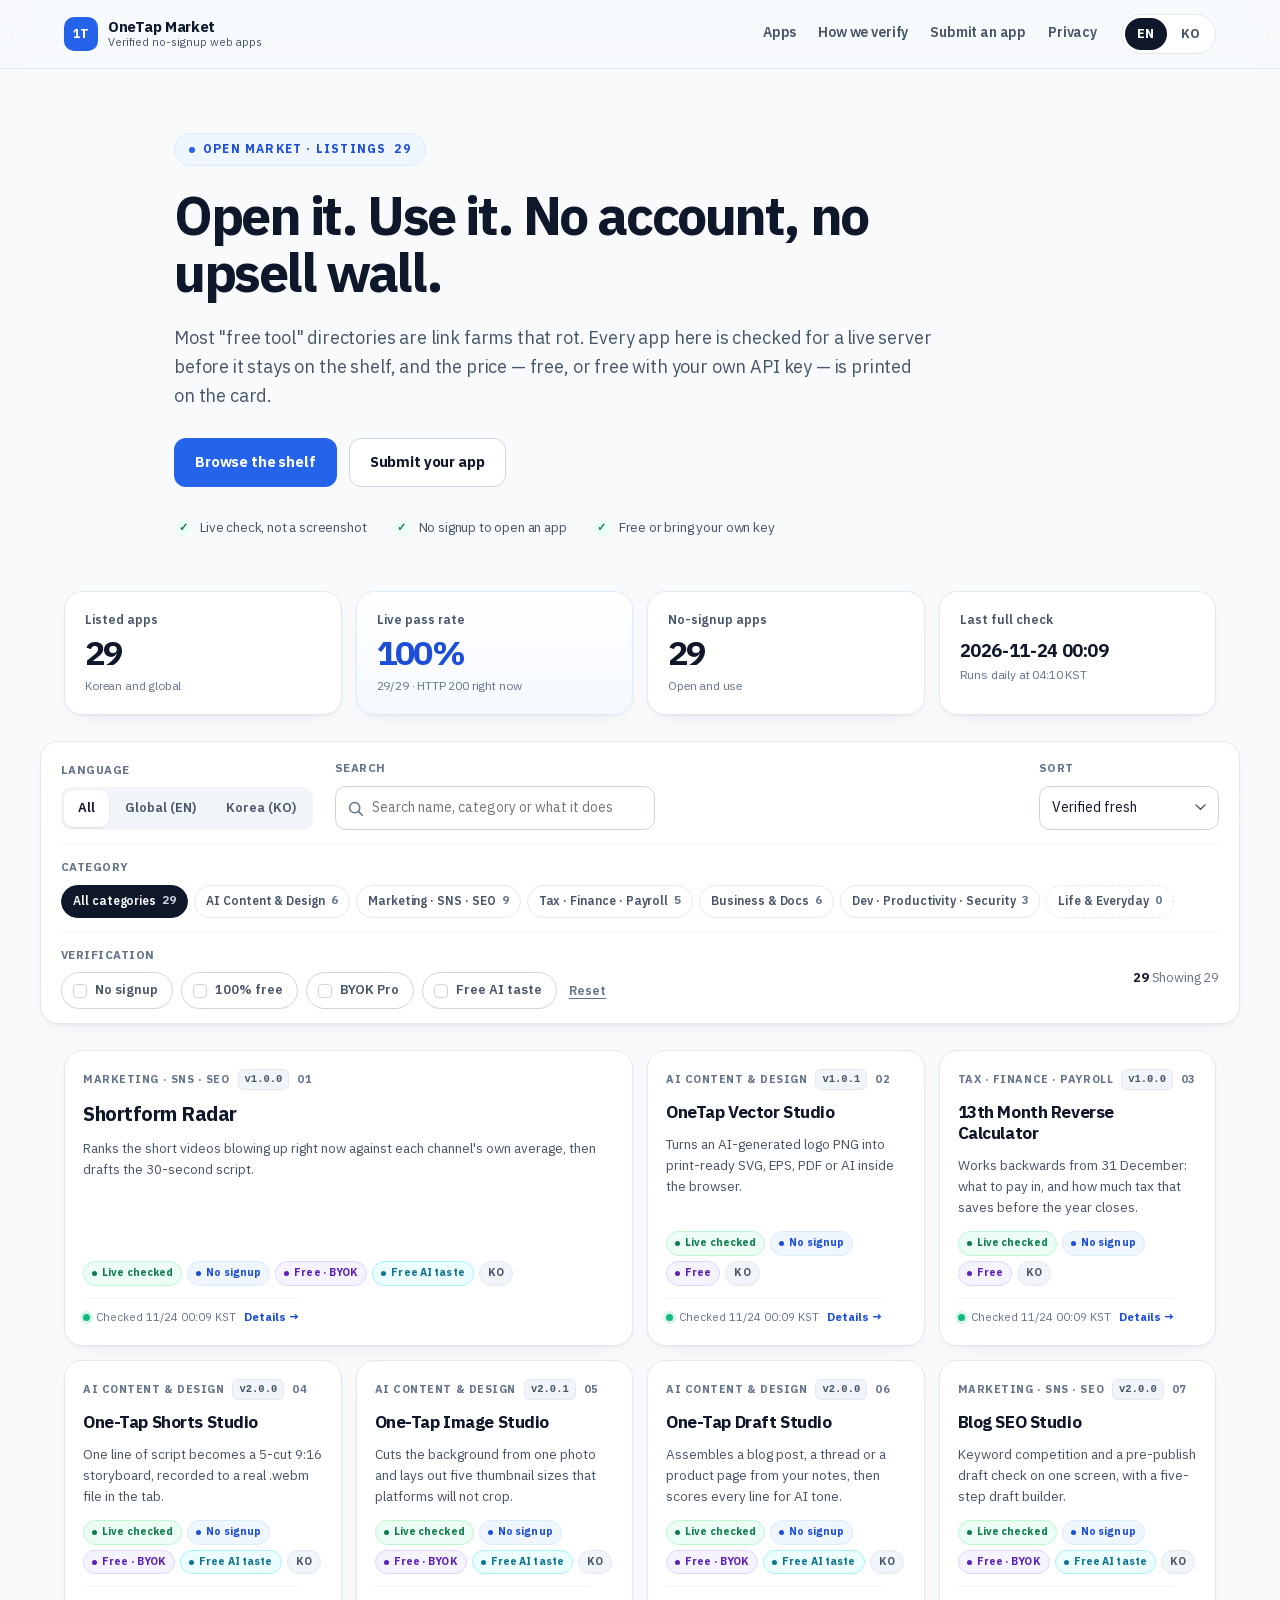
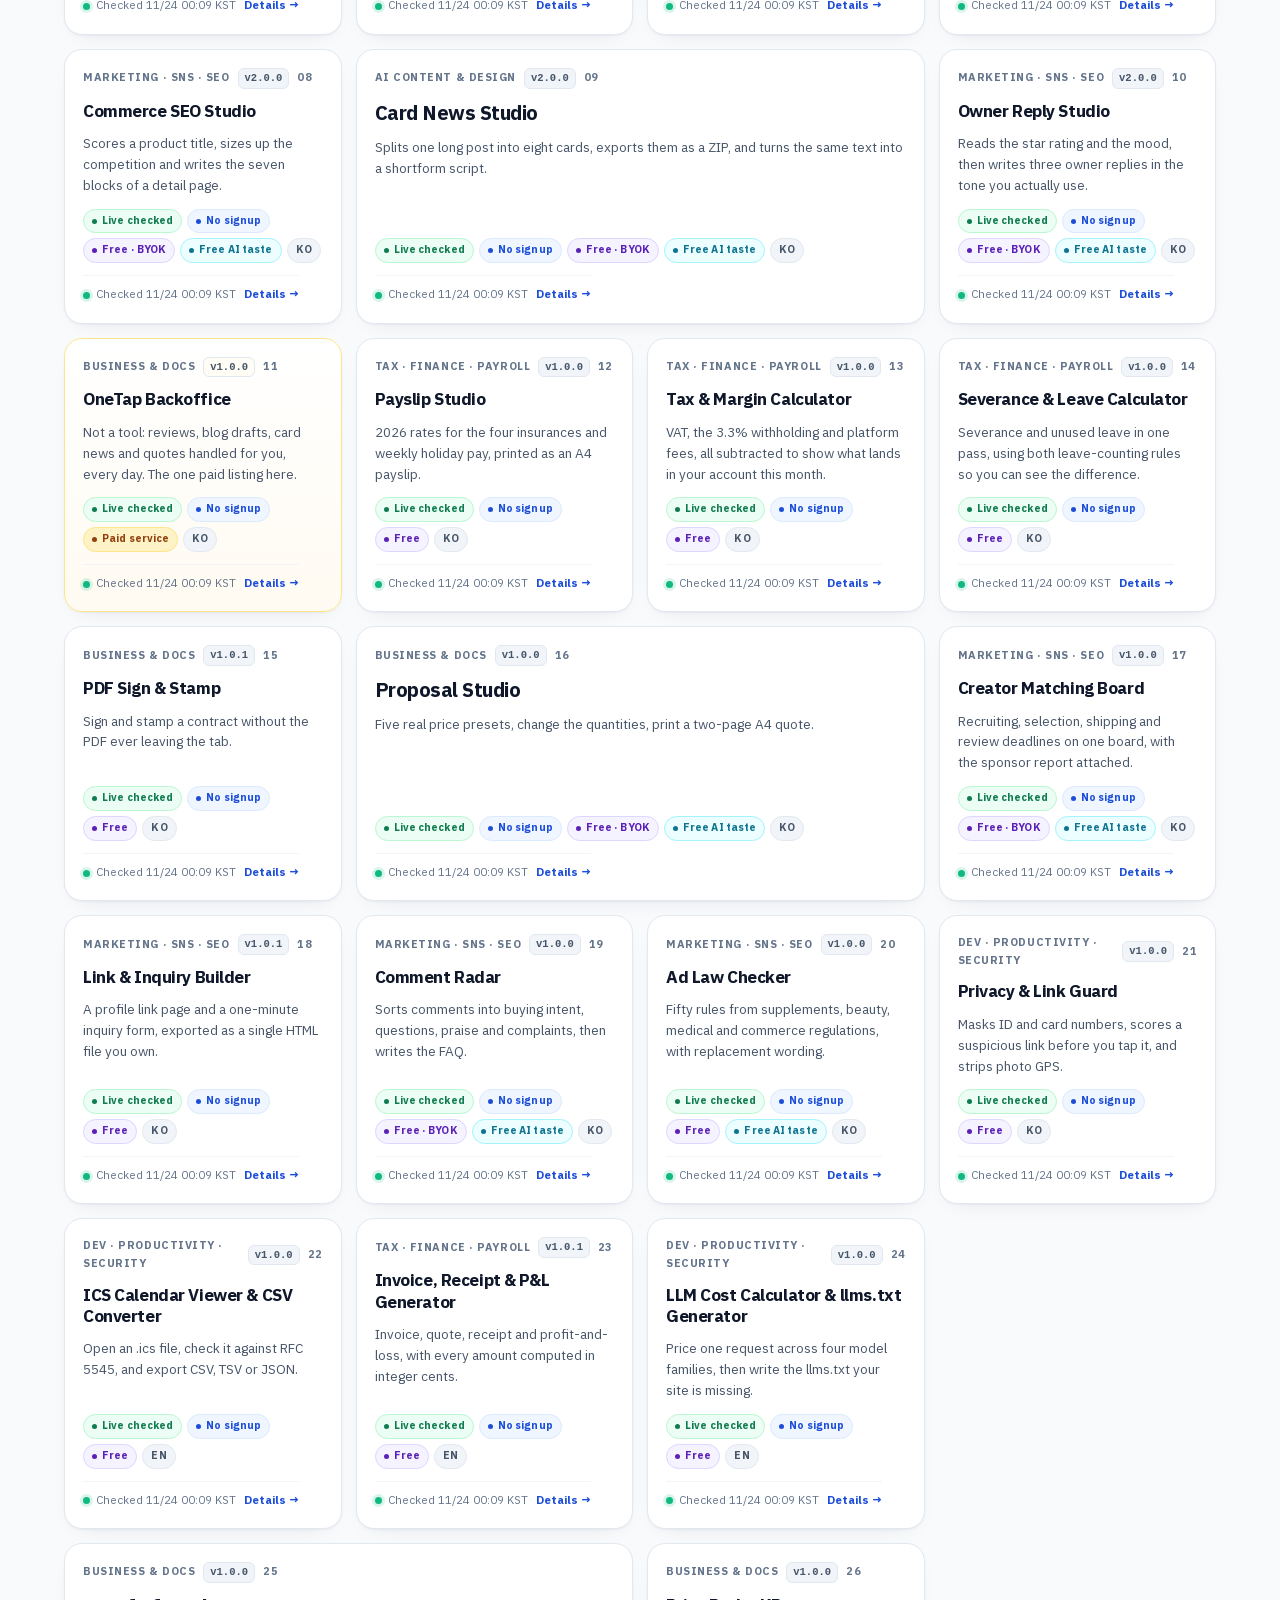
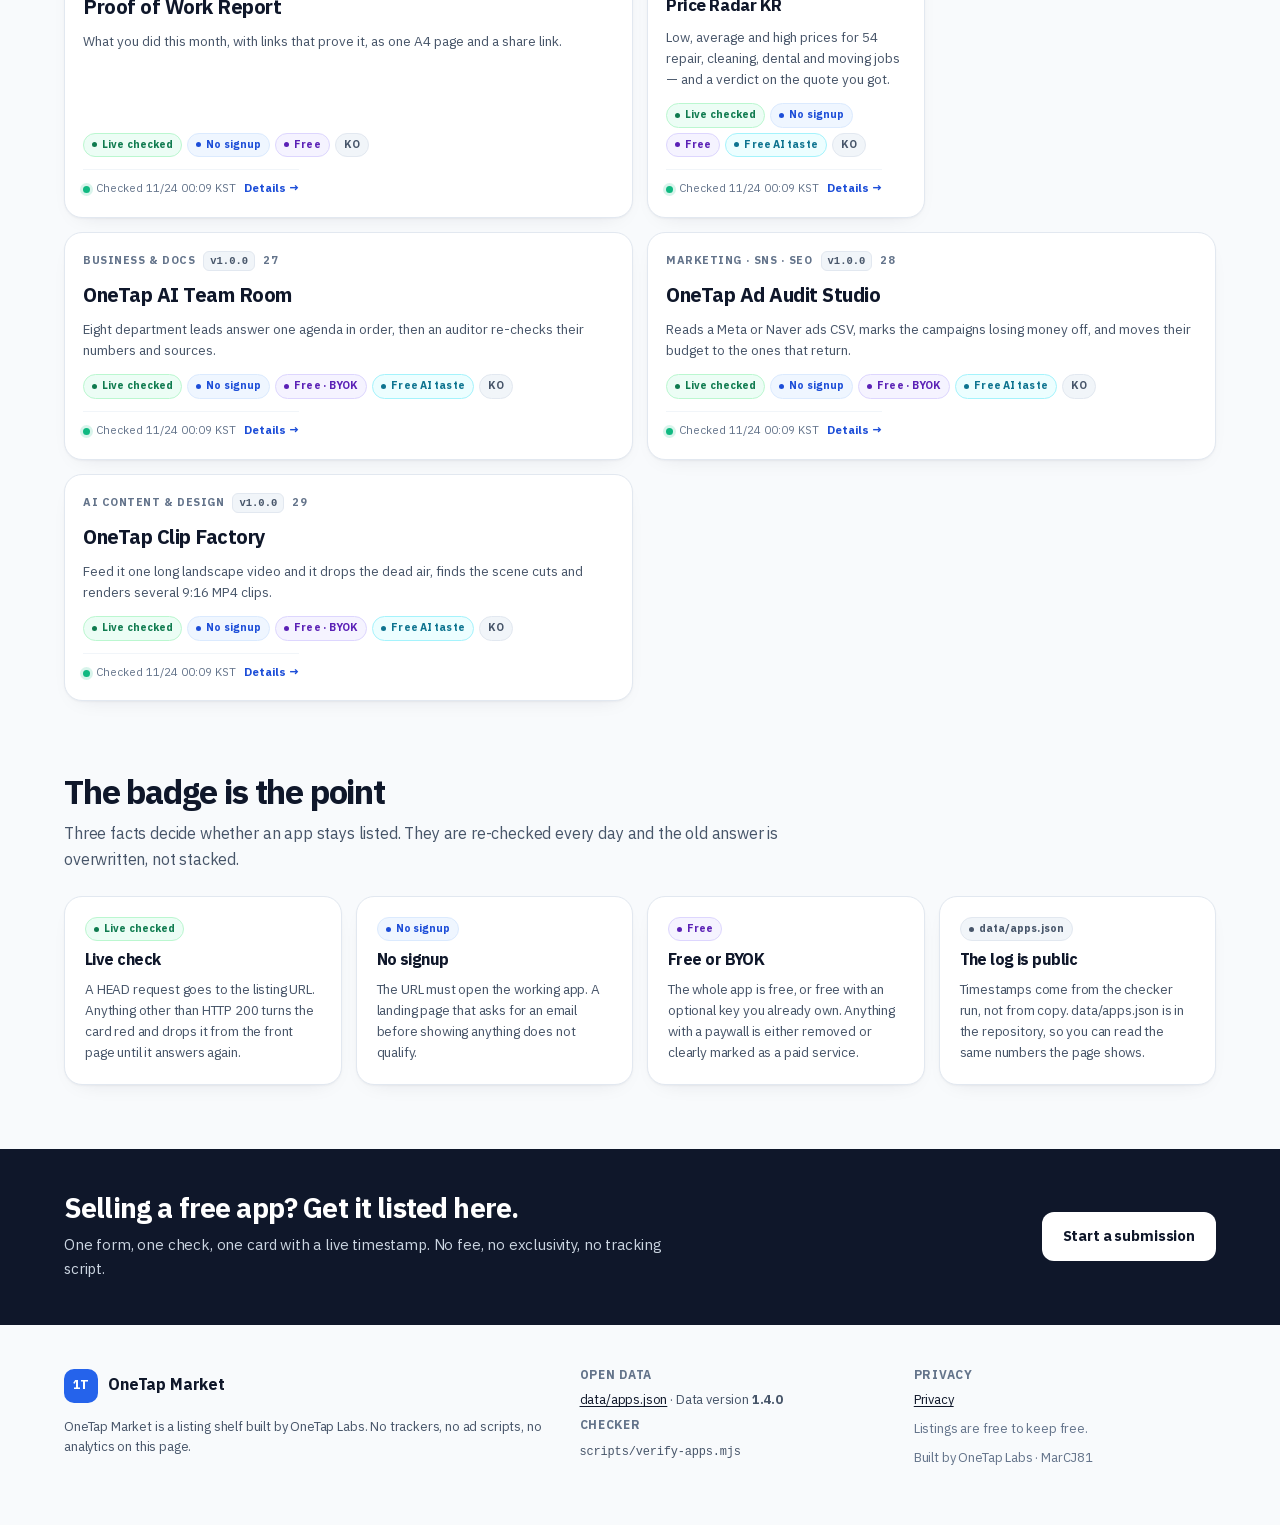
==== commit df9420b6: "feat(onetap-market): 29호기 OneTap Clip Factory — 29 listings, 16 free AI" ====
--- a/index.html
+++ b/index.html
@@ -12,13 +12,13 @@
 <meta property="og:type" content="website">
 <meta property="og:site_name" content="OneTap Market">
 <meta property="og:title" content="OneTap Market — apps you can use in one tap">
-<meta property="og:description" content="28 listings, each one checked for a live server, no signup requirement and a free or BYOK price, with version history and public feedback on every card.">
+<meta property="og:description" content="29 listings, each one checked for a live server, no signup requirement and a free or BYOK price, with version history and public feedback on every card.">
 <meta property="og:url" content="https://marcj81.github.io/onetap-market/">
 <meta property="og:locale" content="en_US">
 <meta property="og:locale:alternate" content="ko_KR">
 <meta name="twitter:card" content="summary">
 <meta name="twitter:title" content="OneTap Market — apps you can use in one tap">
-<meta name="twitter:description" content="28 listings, each one checked for a live server, no signup requirement and a free or BYOK price, with version history and public feedback on every card.">
+<meta name="twitter:description" content="29 listings, each one checked for a live server, no signup requirement and a free or BYOK price, with version history and public feedback on every card.">
 <link rel="icon" href="favicon.svg" type="image/svg+xml">
 <script type="application/ld+json">
 {
@@ -35,7 +35,7 @@
     {
       "@type": "ItemList",
       "name": "OneTap Market listings",
-      "numberOfItems": 28,
+      "numberOfItems": 29,
       "itemListElement": [
         { "@type": "ListItem", "position": 1, "name": "Shortform Radar", "url": "https://marcj81.github.io/shortform-radar/" },
         { "@type": "ListItem", "position": 2, "name": "OneTap Vector Studio", "url": "https://marcj81.github.io/ai-vector-studio/" },
@@ -64,7 +64,8 @@
         { "@type": "ListItem", "position": 25, "name": "Proof of Work Report", "url": "https://marcj81.github.io/proof-of-work-report/" },
         { "@type": "ListItem", "position": 26, "name": "Price Radar KR", "url": "https://marcj81.github.io/price-radar-kr/" },
         { "@type": "ListItem", "position": 27, "name": "OneTap AI Team Room", "url": "https://marcj81.github.io/onetap-team-room/" },
-        { "@type": "ListItem", "position": 28, "name": "OneTap Ad Audit Studio", "url": "https://marcj81.github.io/onetap-ad-audit/" }
+        { "@type": "ListItem", "position": 28, "name": "OneTap Ad Audit Studio", "url": "https://marcj81.github.io/onetap-ad-audit/" },
+        { "@type": "ListItem", "position": 29, "name": "OneTap Clip Factory", "url": "https://marcj81.github.io/onetap-clip-factory/" }
       ]
     }
   ]
@@ -102,7 +103,7 @@
   <!-- ── hero ─────────────────────────────────────────────────────────── -->
   <section class="hero">
     <div class="wrap hero__inner">
-      <p class="eyebrow"><span class="dot" aria-hidden="true"></span><span data-i18n="hero.eyebrow">Open market · listings</span> <b id="heroCount">28</b></p>
+      <p class="eyebrow"><span class="dot" aria-hidden="true"></span><span data-i18n="hero.eyebrow">Open market · listings</span> <b id="heroCount">29</b></p>
       <h1 class="hero__title">
         <span data-i18n="hero.title">Open it. Use it. No account, no upsell wall.</span>
       </h1>
@@ -123,17 +124,17 @@
   <section class="dashboard wrap" aria-label="Market dashboard" data-i18n-aria="app.ariaStats">
     <div class="stat">
       <span class="stat__label" data-i18n="stats.apps">Listed apps</span>
-      <strong class="stat__value" id="statApps">28</strong>
+      <strong class="stat__value" id="statApps">29</strong>
       <span class="stat__note" data-i18n="stats.appsNote">Korean and global</span>
     </div>
     <div class="stat stat--accent">
       <span class="stat__label" data-i18n="stats.pass">Live pass rate</span>
       <strong class="stat__value" id="statPass">100%</strong>
-      <span class="stat__note"><span id="statPassNote">28/28</span> · <span data-i18n="stats.passNote">HTTP 200 right now</span></span>
+      <span class="stat__note"><span id="statPassNote">29/29</span> · <span data-i18n="stats.passNote">HTTP 200 right now</span></span>
     </div>
     <div class="stat">
       <span class="stat__label" data-i18n="stats.noSignup">No-signup apps</span>
-      <strong class="stat__value" id="statNoSignup">28</strong>
+      <strong class="stat__value" id="statNoSignup">29</strong>
       <span class="stat__note" data-i18n="stats.noSignupNote">Open and use</span>
     </div>
     <div class="stat">
@@ -188,7 +189,7 @@
           <button type="button" class="linkbtn" id="resetFilters" data-i18n="filter.reset">Reset</button>
         </div>
       </div>
-      <p class="result" aria-live="polite"><b id="resultCount">28</b> <span data-i18n="app.showing">Showing</span> <span id="resultTotal">28</span></p>
+      <p class="result" aria-live="polite"><b id="resultCount">29</b> <span data-i18n="app.showing">Showing</span> <span id="resultTotal">29</span></p>
     </div>
   </section>
 
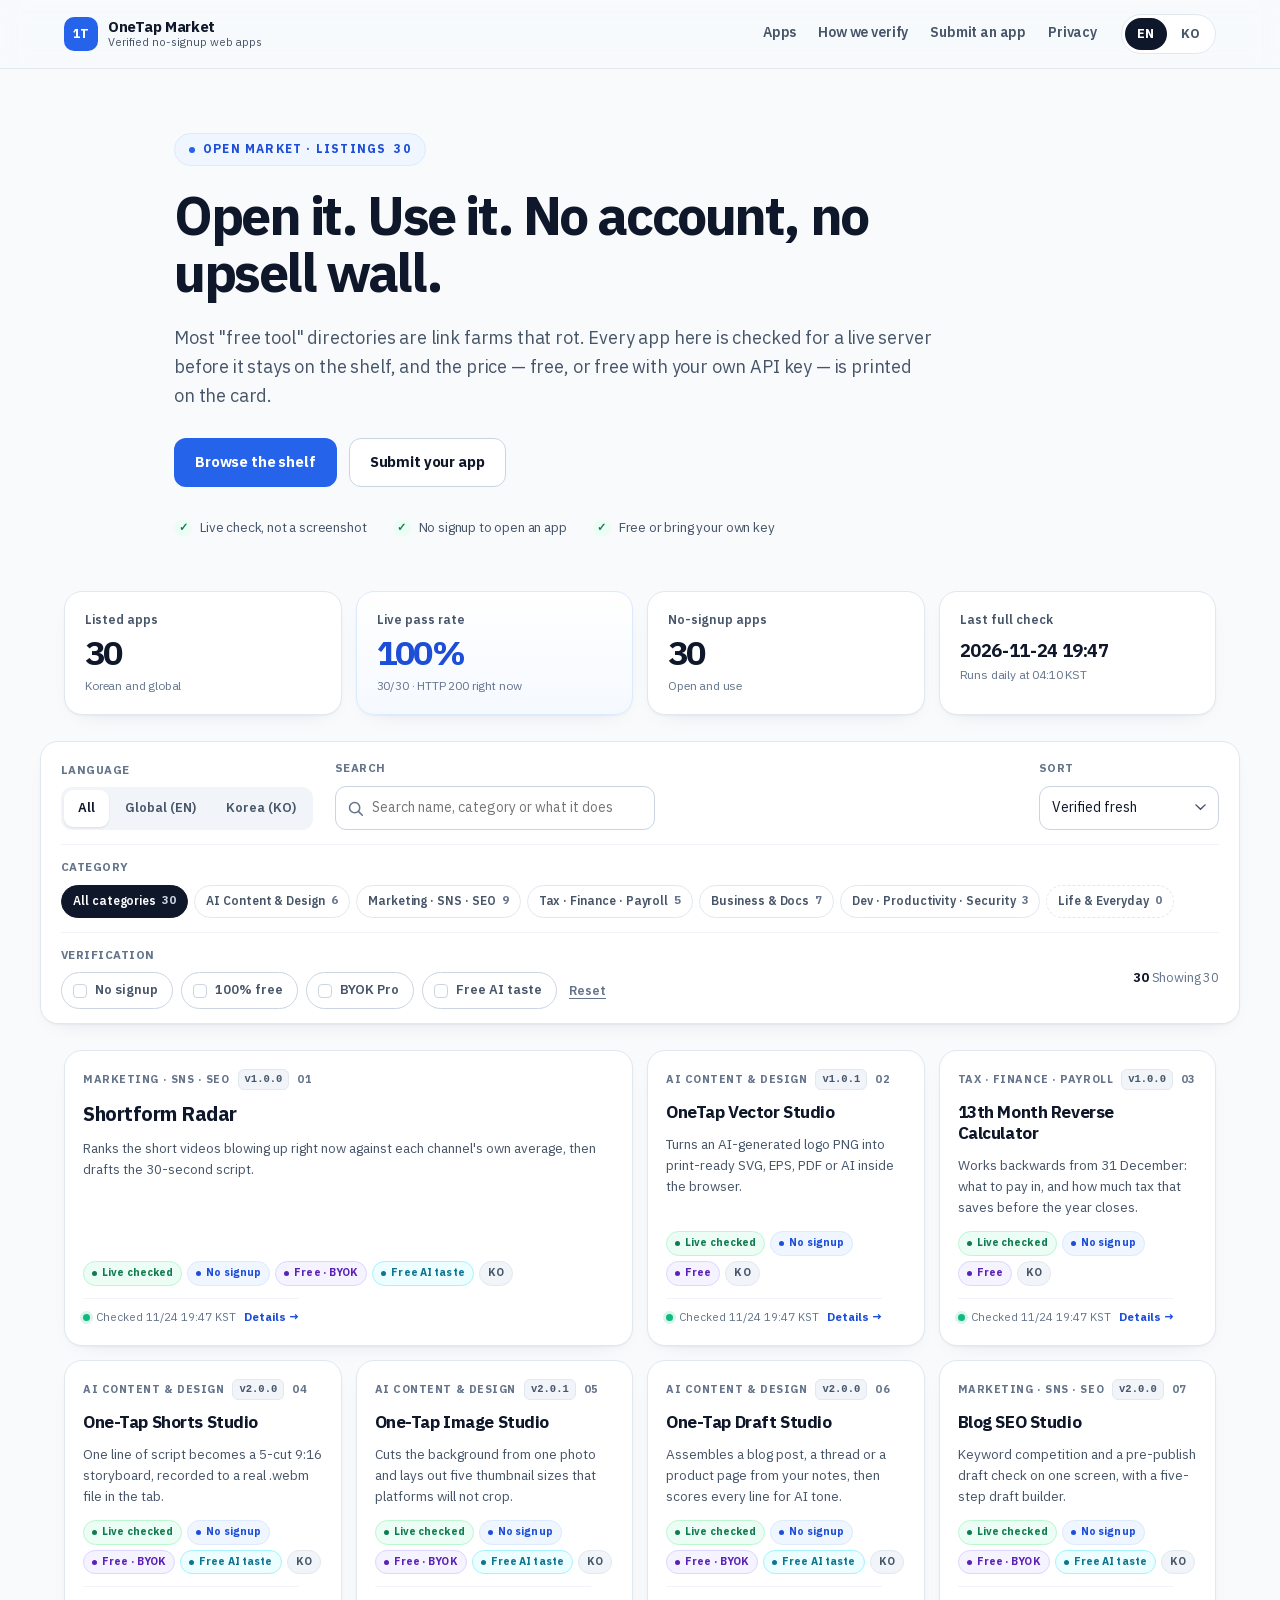
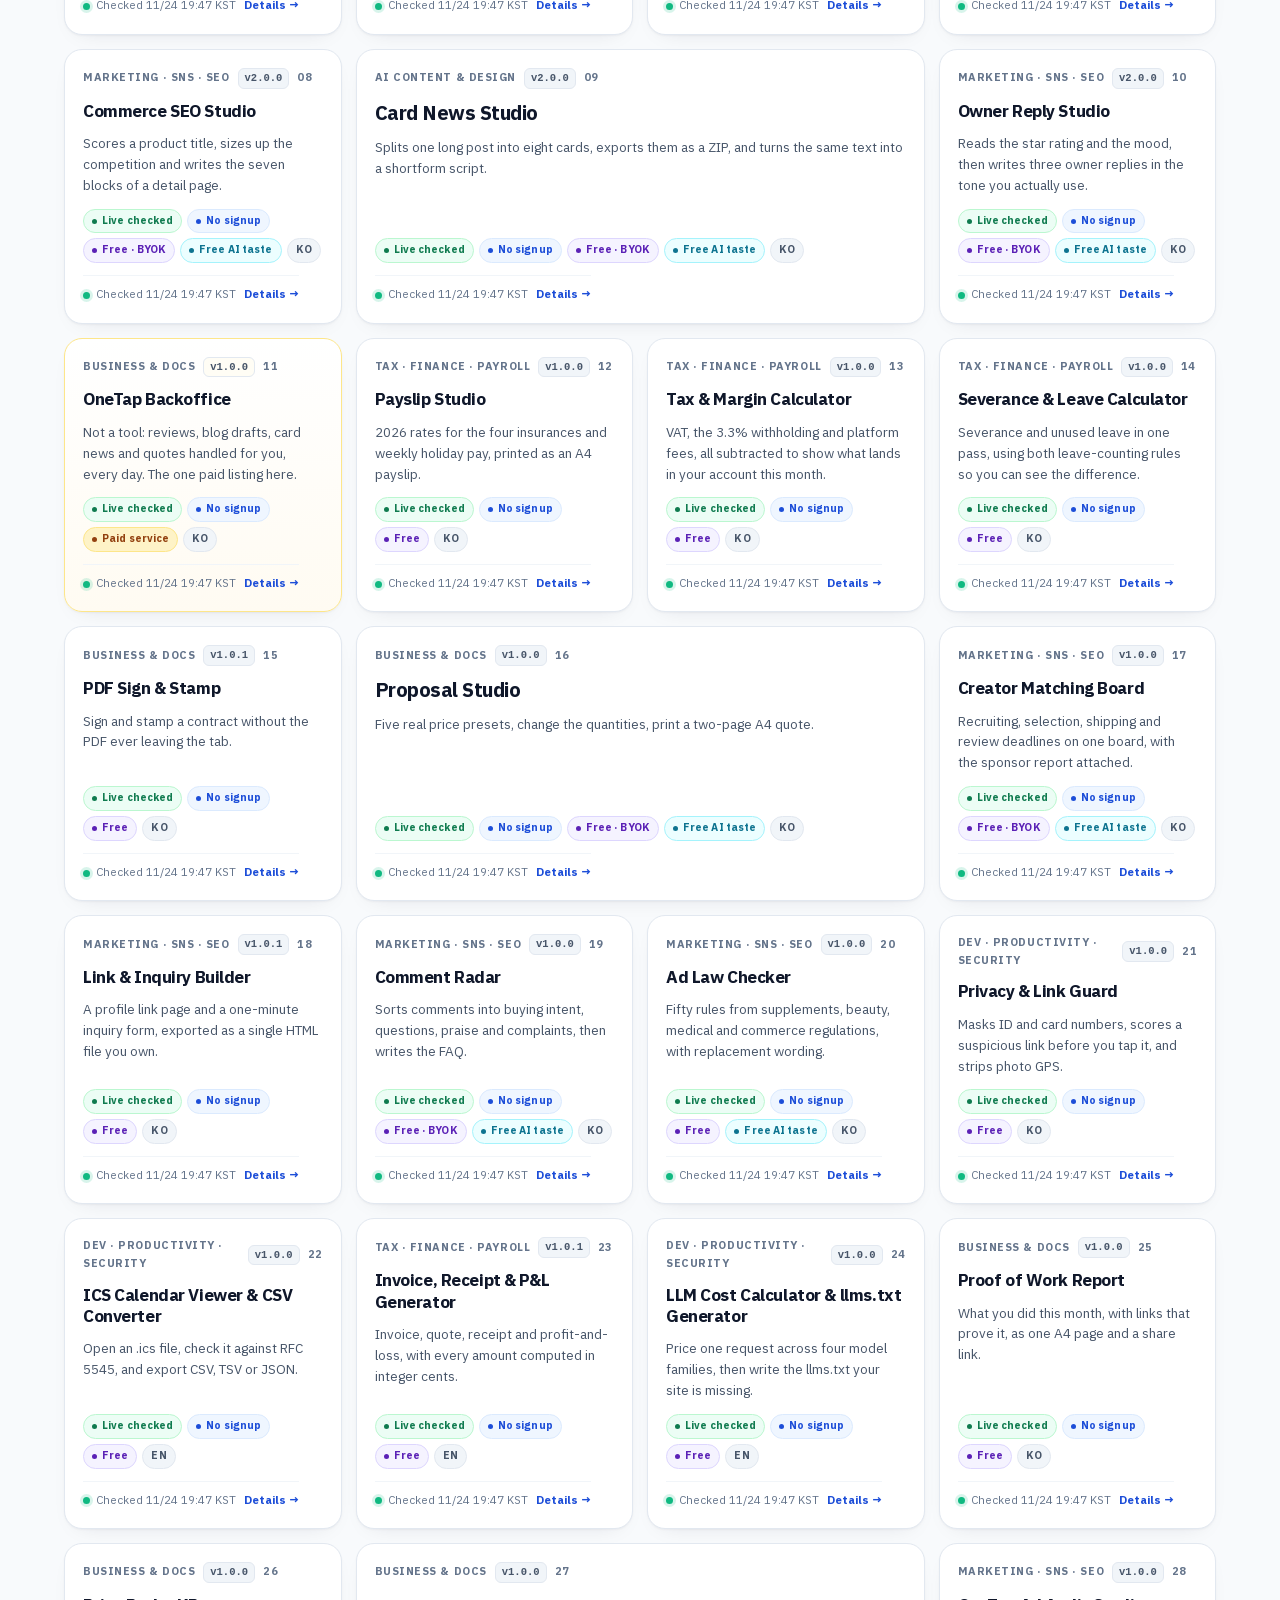
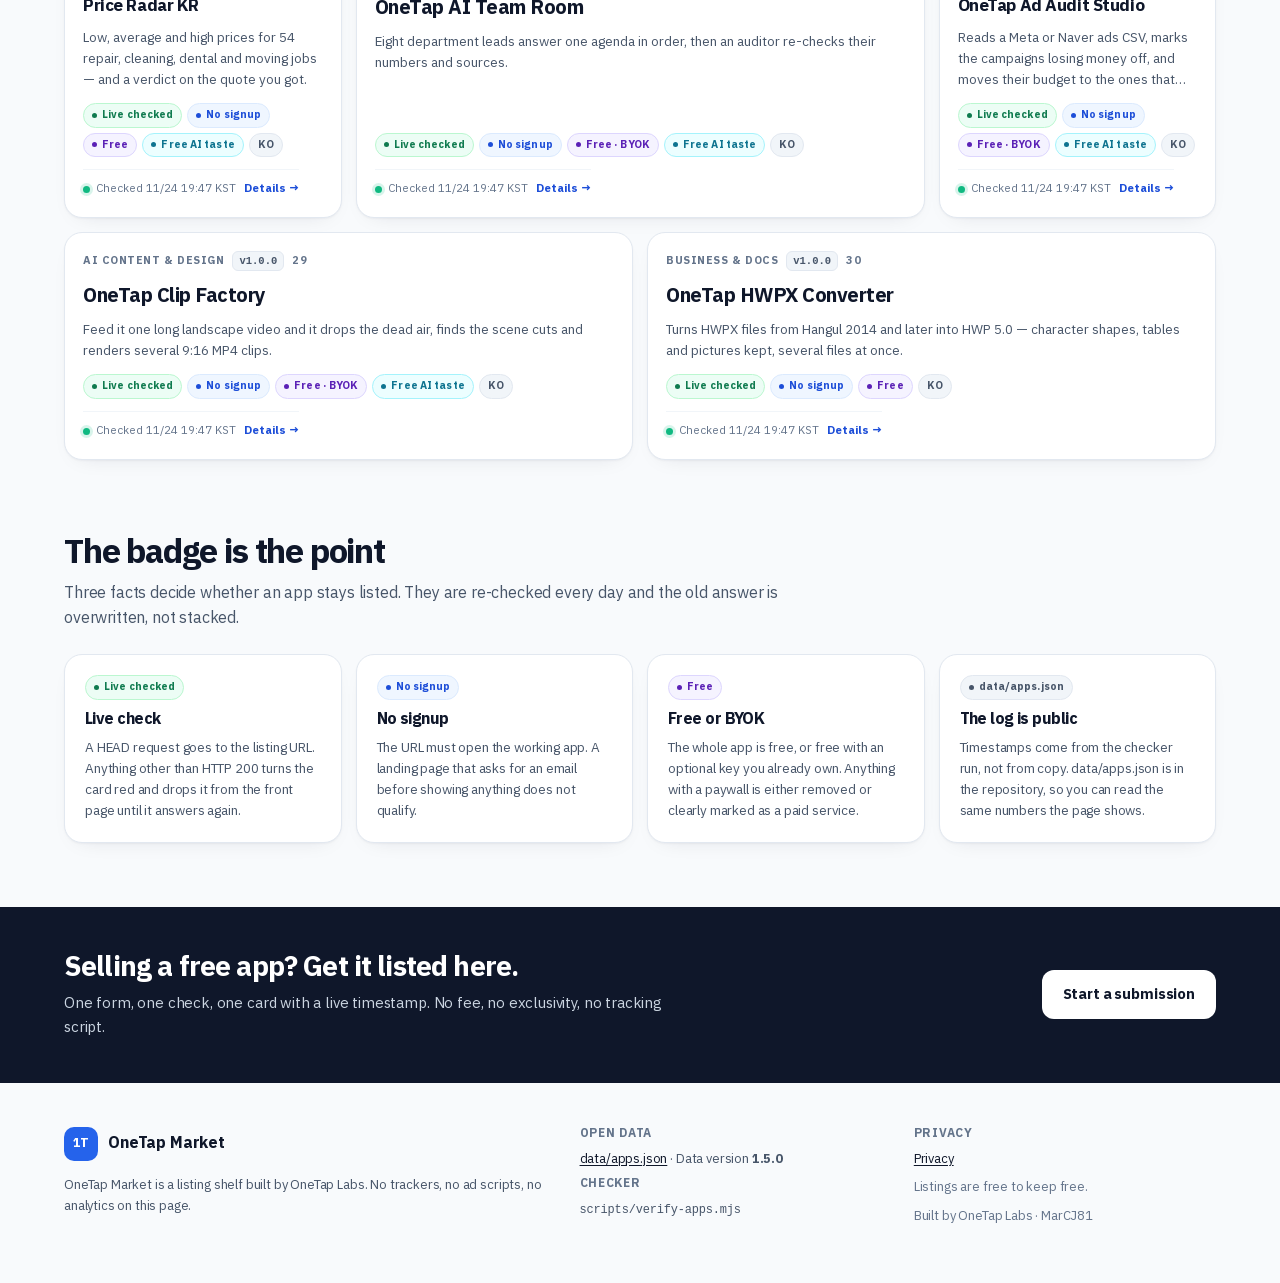
==== commit a5d3d953: "feat(market): 30호기 원탭 HWPX 변환기 등재 · 30 listings (v1.5.0) - onetap-hwpx-converter를 30번째 카드로 추가 (busin" ====
--- a/index.html
+++ b/index.html
@@ -12,13 +12,13 @@
 <meta property="og:type" content="website">
 <meta property="og:site_name" content="OneTap Market">
 <meta property="og:title" content="OneTap Market — apps you can use in one tap">
-<meta property="og:description" content="29 listings, each one checked for a live server, no signup requirement and a free or BYOK price, with version history and public feedback on every card.">
+<meta property="og:description" content="30 listings, each one checked for a live server, no signup requirement and a free or BYOK price, with version history and public feedback on every card.">
 <meta property="og:url" content="https://marcj81.github.io/onetap-market/">
 <meta property="og:locale" content="en_US">
 <meta property="og:locale:alternate" content="ko_KR">
 <meta name="twitter:card" content="summary">
 <meta name="twitter:title" content="OneTap Market — apps you can use in one tap">
-<meta name="twitter:description" content="29 listings, each one checked for a live server, no signup requirement and a free or BYOK price, with version history and public feedback on every card.">
+<meta name="twitter:description" content="30 listings, each one checked for a live server, no signup requirement and a free or BYOK price, with version history and public feedback on every card.">
 <link rel="icon" href="favicon.svg" type="image/svg+xml">
 <script type="application/ld+json">
 {
@@ -35,7 +35,7 @@
     {
       "@type": "ItemList",
       "name": "OneTap Market listings",
-      "numberOfItems": 29,
+      "numberOfItems": 30,
       "itemListElement": [
         { "@type": "ListItem", "position": 1, "name": "Shortform Radar", "url": "https://marcj81.github.io/shortform-radar/" },
         { "@type": "ListItem", "position": 2, "name": "OneTap Vector Studio", "url": "https://marcj81.github.io/ai-vector-studio/" },
@@ -65,7 +65,8 @@
         { "@type": "ListItem", "position": 26, "name": "Price Radar KR", "url": "https://marcj81.github.io/price-radar-kr/" },
         { "@type": "ListItem", "position": 27, "name": "OneTap AI Team Room", "url": "https://marcj81.github.io/onetap-team-room/" },
         { "@type": "ListItem", "position": 28, "name": "OneTap Ad Audit Studio", "url": "https://marcj81.github.io/onetap-ad-audit/" },
-        { "@type": "ListItem", "position": 29, "name": "OneTap Clip Factory", "url": "https://marcj81.github.io/onetap-clip-factory/" }
+        { "@type": "ListItem", "position": 29, "name": "OneTap Clip Factory", "url": "https://marcj81.github.io/onetap-clip-factory/" },
+        { "@type": "ListItem", "position": 30, "name": "OneTap HWPX Converter", "url": "https://marcj81.github.io/onetap-hwpx-converter/" }
       ]
     }
   ]
@@ -103,7 +104,7 @@
   <!-- ── hero ─────────────────────────────────────────────────────────── -->
   <section class="hero">
     <div class="wrap hero__inner">
-      <p class="eyebrow"><span class="dot" aria-hidden="true"></span><span data-i18n="hero.eyebrow">Open market · listings</span> <b id="heroCount">29</b></p>
+      <p class="eyebrow"><span class="dot" aria-hidden="true"></span><span data-i18n="hero.eyebrow">Open market · listings</span> <b id="heroCount">30</b></p>
       <h1 class="hero__title">
         <span data-i18n="hero.title">Open it. Use it. No account, no upsell wall.</span>
       </h1>
@@ -124,17 +125,17 @@
   <section class="dashboard wrap" aria-label="Market dashboard" data-i18n-aria="app.ariaStats">
     <div class="stat">
       <span class="stat__label" data-i18n="stats.apps">Listed apps</span>
-      <strong class="stat__value" id="statApps">29</strong>
+      <strong class="stat__value" id="statApps">30</strong>
       <span class="stat__note" data-i18n="stats.appsNote">Korean and global</span>
     </div>
     <div class="stat stat--accent">
       <span class="stat__label" data-i18n="stats.pass">Live pass rate</span>
       <strong class="stat__value" id="statPass">100%</strong>
-      <span class="stat__note"><span id="statPassNote">29/29</span> · <span data-i18n="stats.passNote">HTTP 200 right now</span></span>
+      <span class="stat__note"><span id="statPassNote">30/30</span> · <span data-i18n="stats.passNote">HTTP 200 right now</span></span>
     </div>
     <div class="stat">
       <span class="stat__label" data-i18n="stats.noSignup">No-signup apps</span>
-      <strong class="stat__value" id="statNoSignup">29</strong>
+      <strong class="stat__value" id="statNoSignup">30</strong>
       <span class="stat__note" data-i18n="stats.noSignupNote">Open and use</span>
     </div>
     <div class="stat">
@@ -189,7 +190,7 @@
           <button type="button" class="linkbtn" id="resetFilters" data-i18n="filter.reset">Reset</button>
         </div>
       </div>
-      <p class="result" aria-live="polite"><b id="resultCount">29</b> <span data-i18n="app.showing">Showing</span> <span id="resultTotal">29</span></p>
+      <p class="result" aria-live="polite"><b id="resultCount">30</b> <span data-i18n="app.showing">Showing</span> <span id="resultTotal">30</span></p>
     </div>
   </section>
 
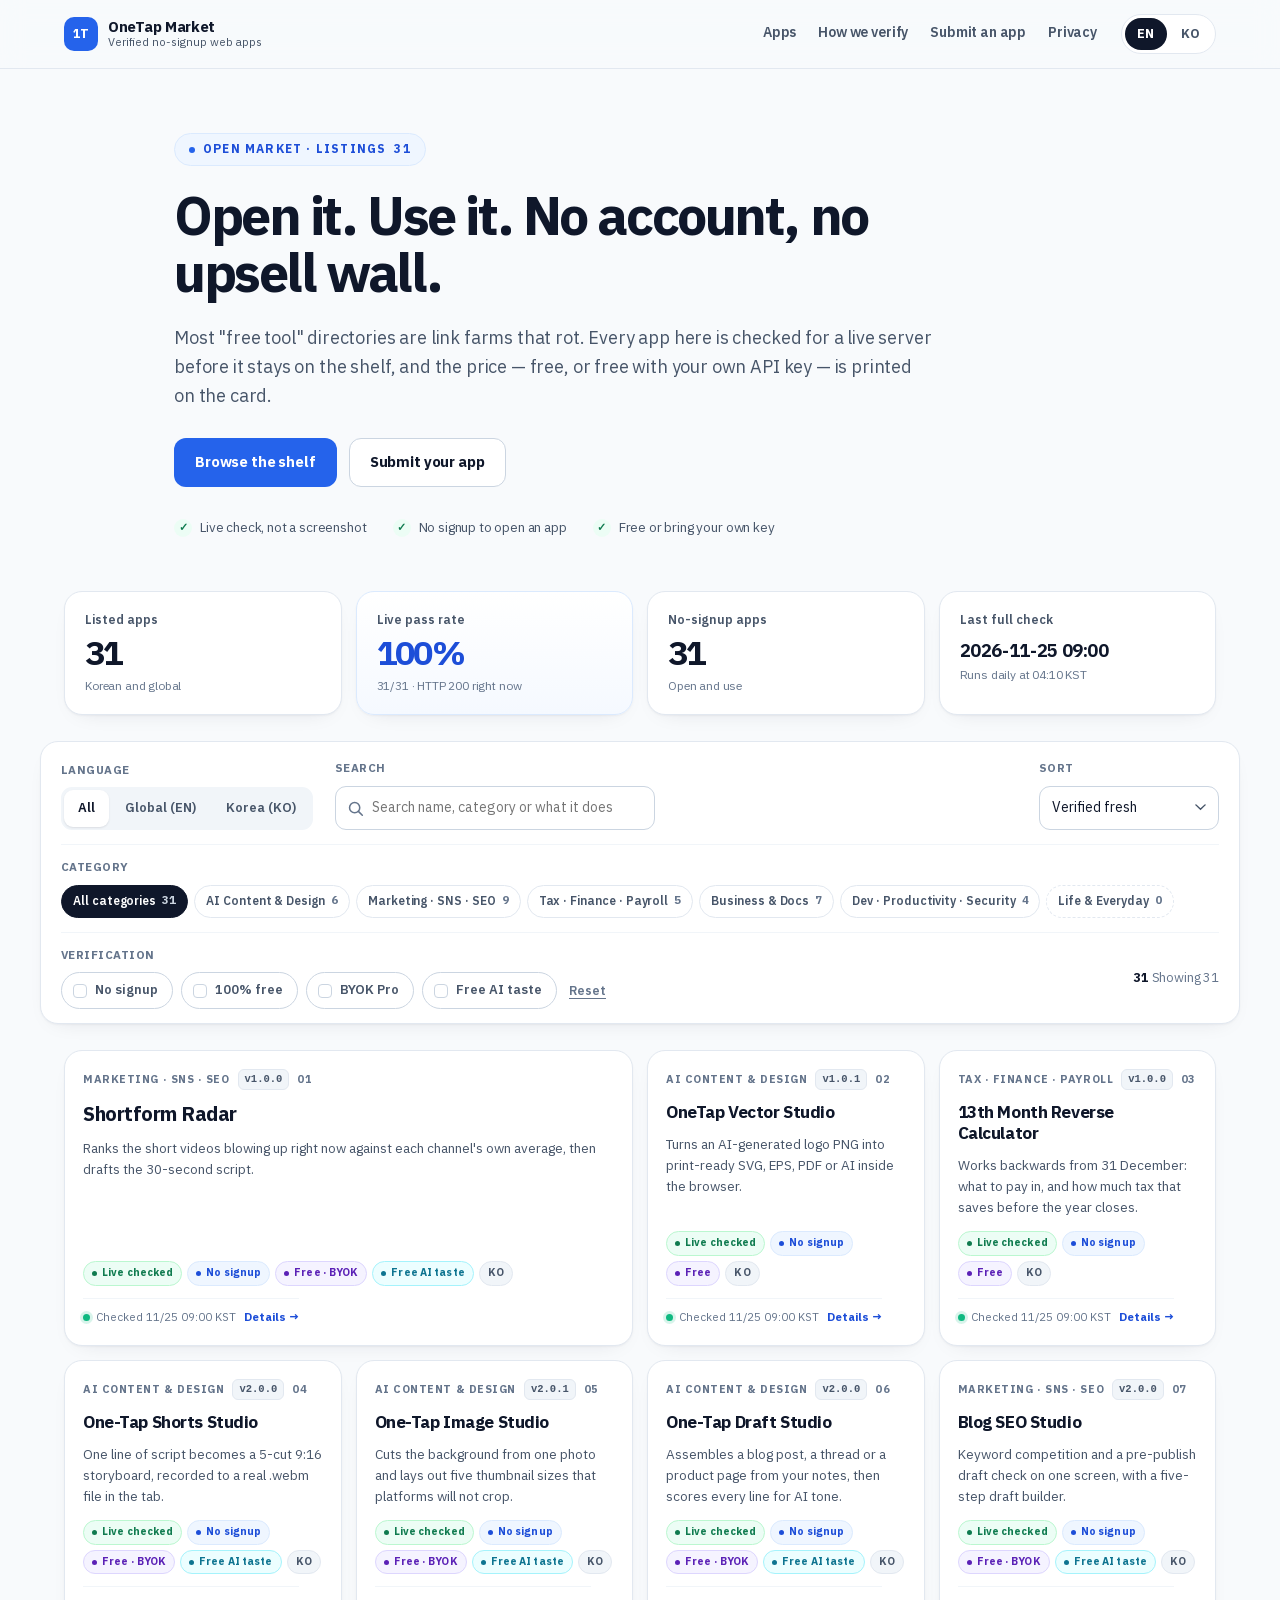
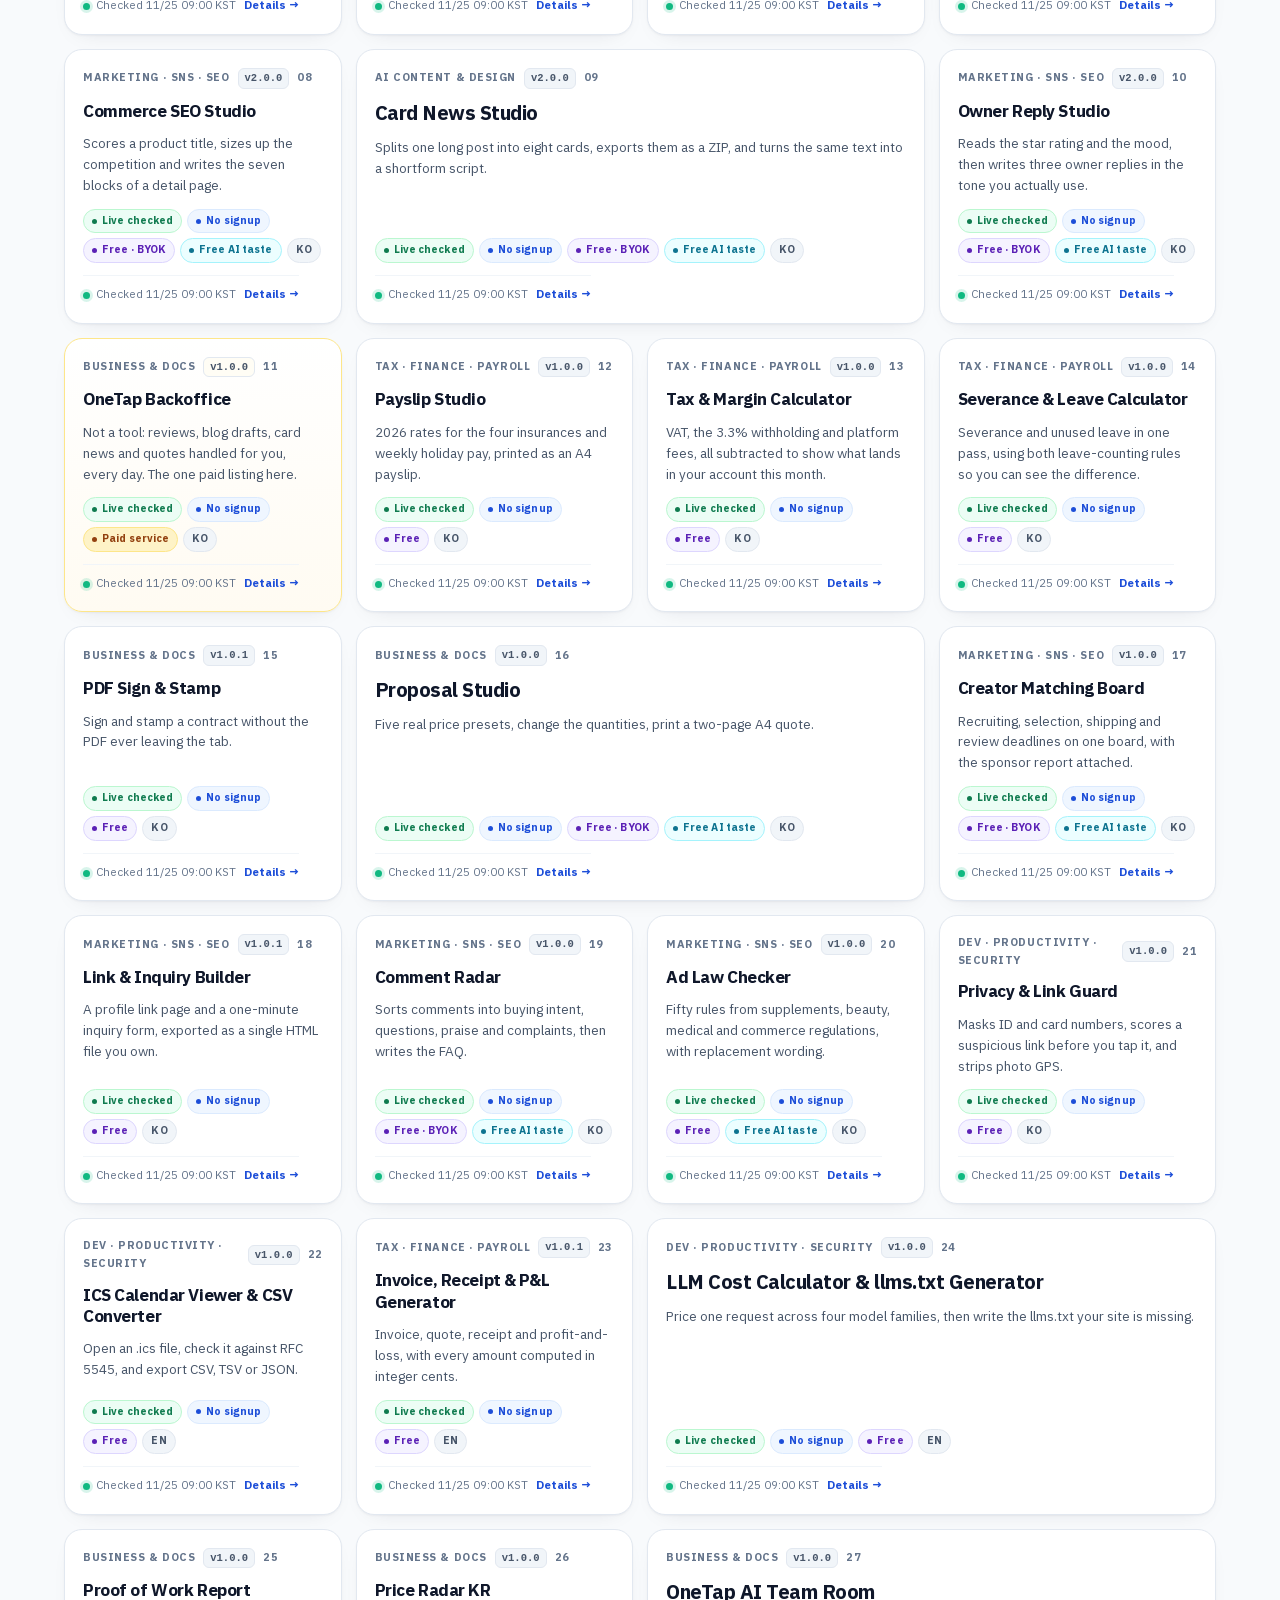
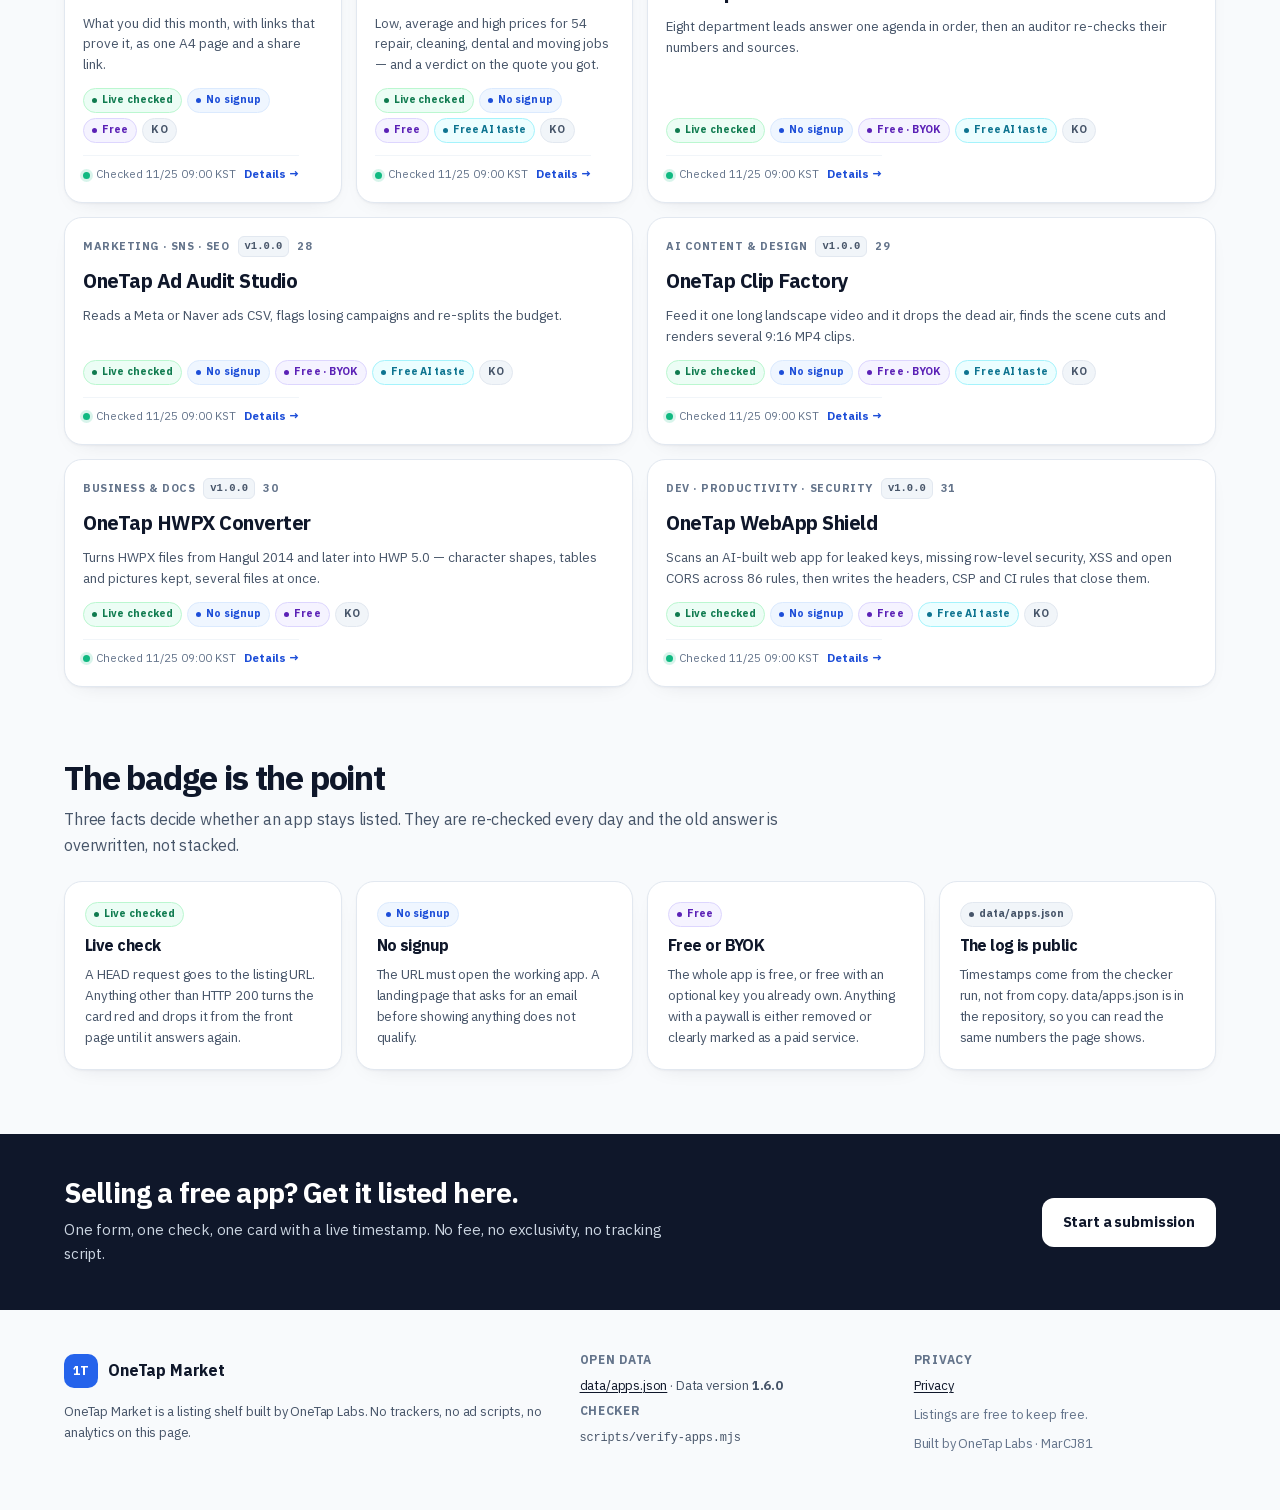
==== commit d67a2a77: "feat: 31호기 원탭 웹앱 실드 등재 — 31 listings · v1.6.0" ====
--- a/index.html
+++ b/index.html
@@ -12,13 +12,13 @@
 <meta property="og:type" content="website">
 <meta property="og:site_name" content="OneTap Market">
 <meta property="og:title" content="OneTap Market — apps you can use in one tap">
-<meta property="og:description" content="30 listings, each one checked for a live server, no signup requirement and a free or BYOK price, with version history and public feedback on every card.">
+<meta property="og:description" content="31 listings, each one checked for a live server, no signup requirement and a free or BYOK price, with version history and public feedback on every card.">
 <meta property="og:url" content="https://marcj81.github.io/onetap-market/">
 <meta property="og:locale" content="en_US">
 <meta property="og:locale:alternate" content="ko_KR">
 <meta name="twitter:card" content="summary">
 <meta name="twitter:title" content="OneTap Market — apps you can use in one tap">
-<meta name="twitter:description" content="30 listings, each one checked for a live server, no signup requirement and a free or BYOK price, with version history and public feedback on every card.">
+<meta name="twitter:description" content="31 listings, each one checked for a live server, no signup requirement and a free or BYOK price, with version history and public feedback on every card.">
 <link rel="icon" href="favicon.svg" type="image/svg+xml">
 <script type="application/ld+json">
 {
@@ -35,7 +35,7 @@
     {
       "@type": "ItemList",
       "name": "OneTap Market listings",
-      "numberOfItems": 30,
+      "numberOfItems": 31,
       "itemListElement": [
         { "@type": "ListItem", "position": 1, "name": "Shortform Radar", "url": "https://marcj81.github.io/shortform-radar/" },
         { "@type": "ListItem", "position": 2, "name": "OneTap Vector Studio", "url": "https://marcj81.github.io/ai-vector-studio/" },
@@ -66,7 +66,8 @@
         { "@type": "ListItem", "position": 27, "name": "OneTap AI Team Room", "url": "https://marcj81.github.io/onetap-team-room/" },
         { "@type": "ListItem", "position": 28, "name": "OneTap Ad Audit Studio", "url": "https://marcj81.github.io/onetap-ad-audit/" },
         { "@type": "ListItem", "position": 29, "name": "OneTap Clip Factory", "url": "https://marcj81.github.io/onetap-clip-factory/" },
-        { "@type": "ListItem", "position": 30, "name": "OneTap HWPX Converter", "url": "https://marcj81.github.io/onetap-hwpx-converter/" }
+        { "@type": "ListItem", "position": 30, "name": "OneTap HWPX Converter", "url": "https://marcj81.github.io/onetap-hwpx-converter/" },
+        { "@type": "ListItem", "position": 31, "name": "OneTap WebApp Shield", "url": "https://marcj81.github.io/onetap-webapp-shield/" }
       ]
     }
   ]
@@ -104,7 +105,7 @@
   <!-- ── hero ─────────────────────────────────────────────────────────── -->
   <section class="hero">
     <div class="wrap hero__inner">
-      <p class="eyebrow"><span class="dot" aria-hidden="true"></span><span data-i18n="hero.eyebrow">Open market · listings</span> <b id="heroCount">30</b></p>
+      <p class="eyebrow"><span class="dot" aria-hidden="true"></span><span data-i18n="hero.eyebrow">Open market · listings</span> <b id="heroCount">31</b></p>
       <h1 class="hero__title">
         <span data-i18n="hero.title">Open it. Use it. No account, no upsell wall.</span>
       </h1>
@@ -125,17 +126,17 @@
   <section class="dashboard wrap" aria-label="Market dashboard" data-i18n-aria="app.ariaStats">
     <div class="stat">
       <span class="stat__label" data-i18n="stats.apps">Listed apps</span>
-      <strong class="stat__value" id="statApps">30</strong>
+      <strong class="stat__value" id="statApps">31</strong>
       <span class="stat__note" data-i18n="stats.appsNote">Korean and global</span>
     </div>
     <div class="stat stat--accent">
       <span class="stat__label" data-i18n="stats.pass">Live pass rate</span>
       <strong class="stat__value" id="statPass">100%</strong>
-      <span class="stat__note"><span id="statPassNote">30/30</span> · <span data-i18n="stats.passNote">HTTP 200 right now</span></span>
+      <span class="stat__note"><span id="statPassNote">31/31</span> · <span data-i18n="stats.passNote">HTTP 200 right now</span></span>
     </div>
     <div class="stat">
       <span class="stat__label" data-i18n="stats.noSignup">No-signup apps</span>
-      <strong class="stat__value" id="statNoSignup">30</strong>
+      <strong class="stat__value" id="statNoSignup">31</strong>
       <span class="stat__note" data-i18n="stats.noSignupNote">Open and use</span>
     </div>
     <div class="stat">
@@ -190,7 +191,7 @@
           <button type="button" class="linkbtn" id="resetFilters" data-i18n="filter.reset">Reset</button>
         </div>
       </div>
-      <p class="result" aria-live="polite"><b id="resultCount">30</b> <span data-i18n="app.showing">Showing</span> <span id="resultTotal">30</span></p>
+      <p class="result" aria-live="polite"><b id="resultCount">31</b> <span data-i18n="app.showing">Showing</span> <span id="resultTotal">31</span></p>
     </div>
   </section>
 
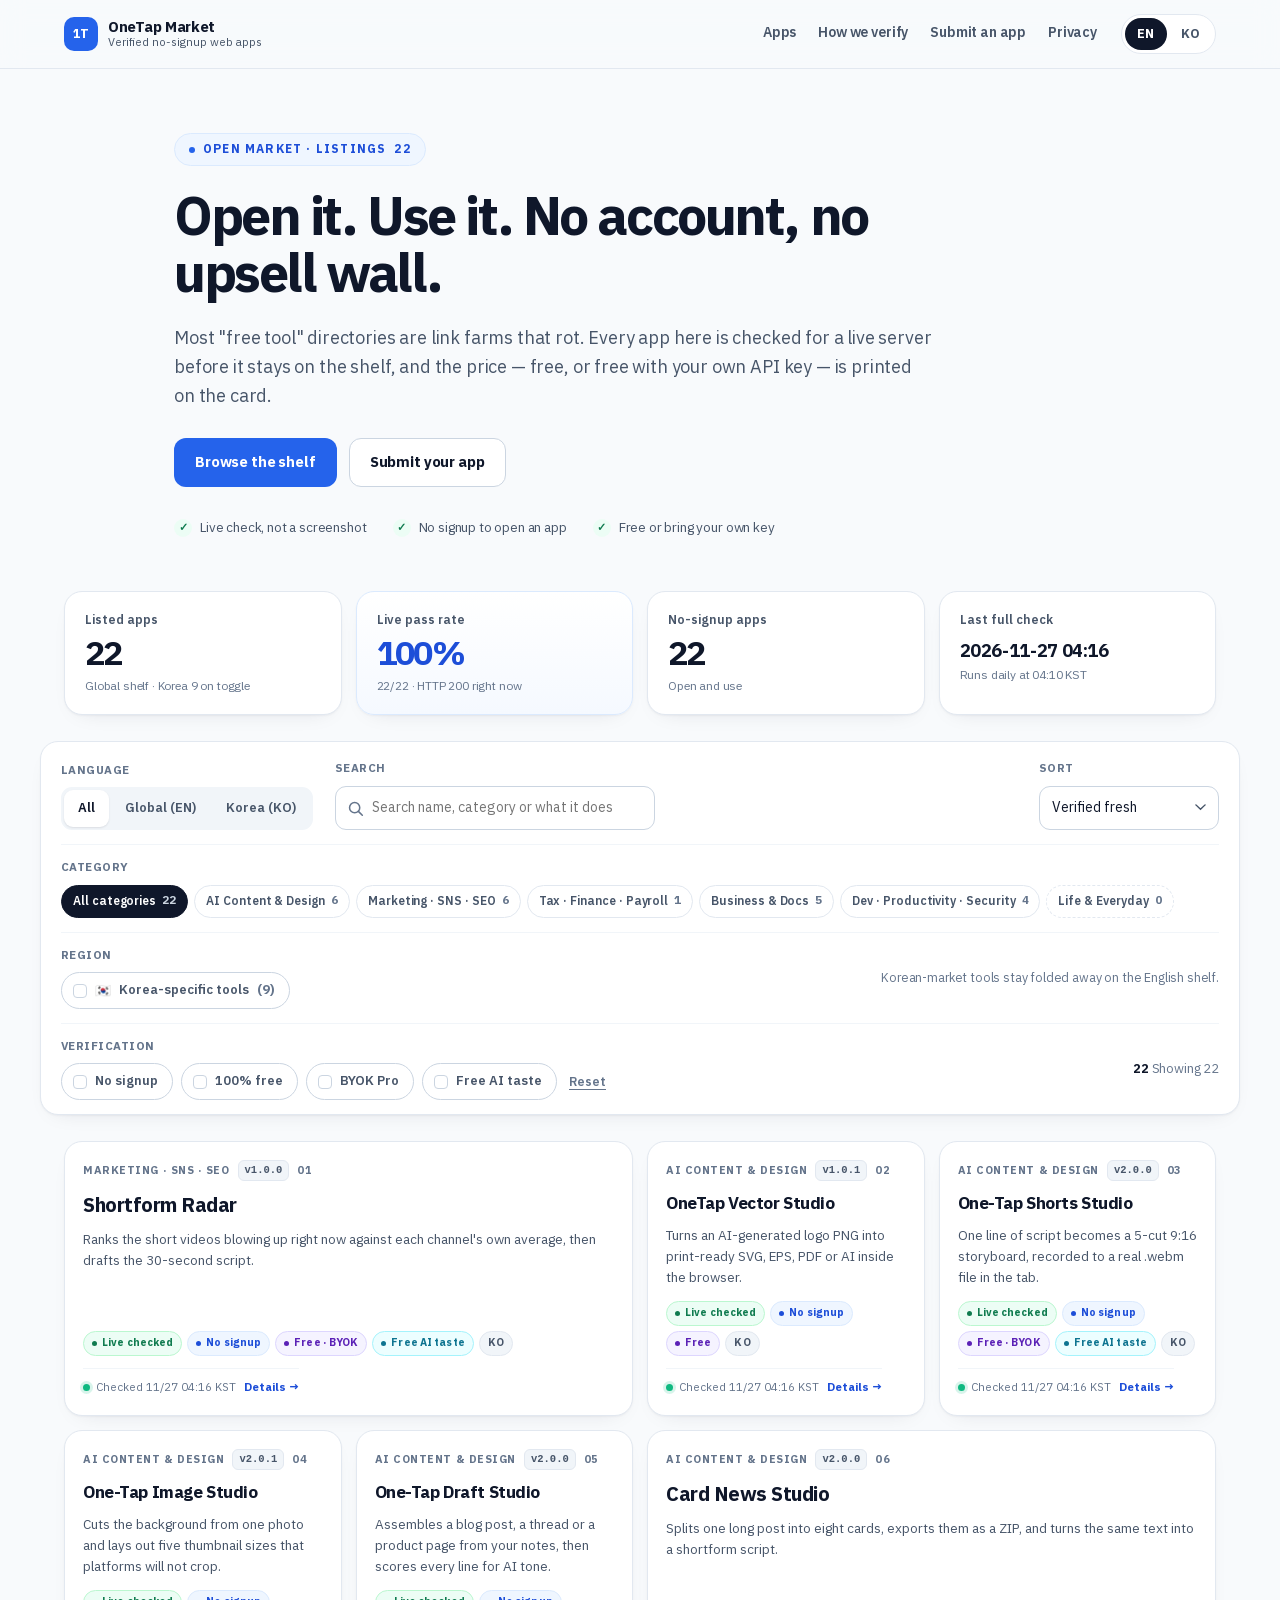
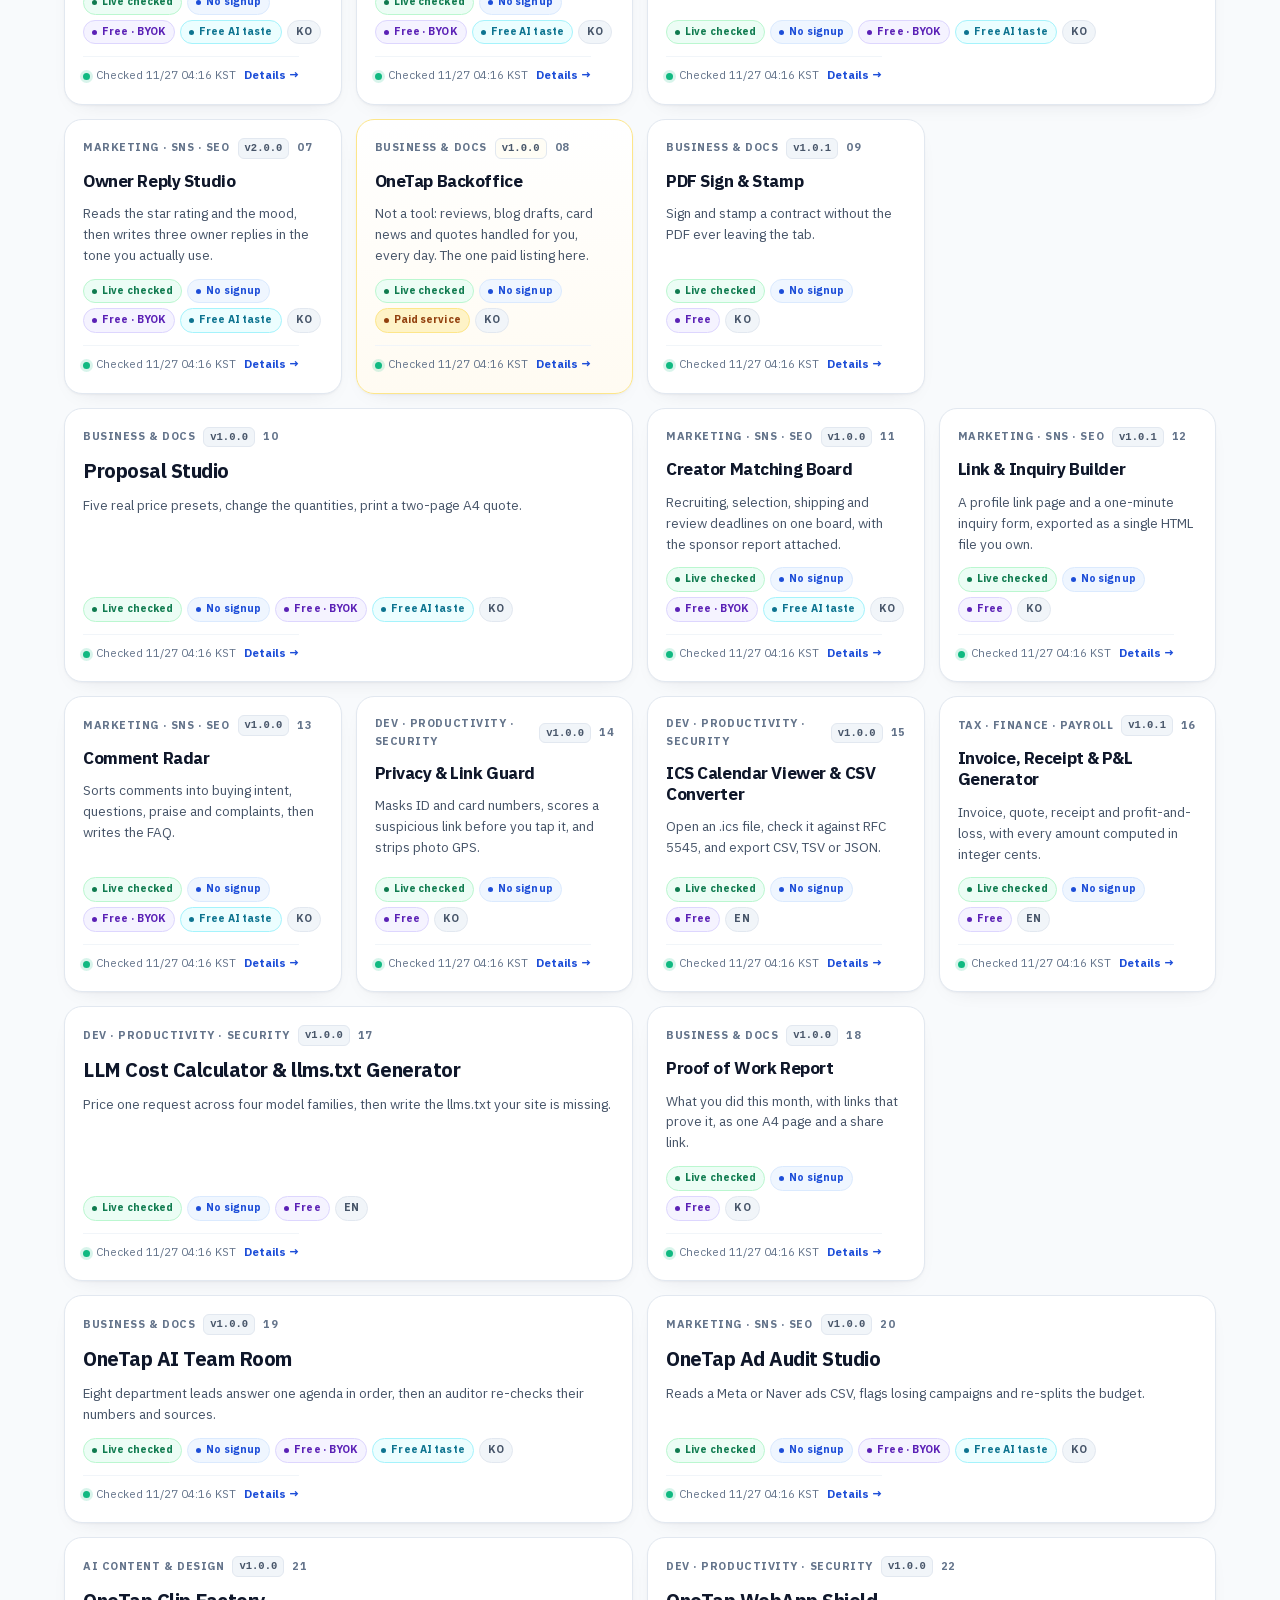
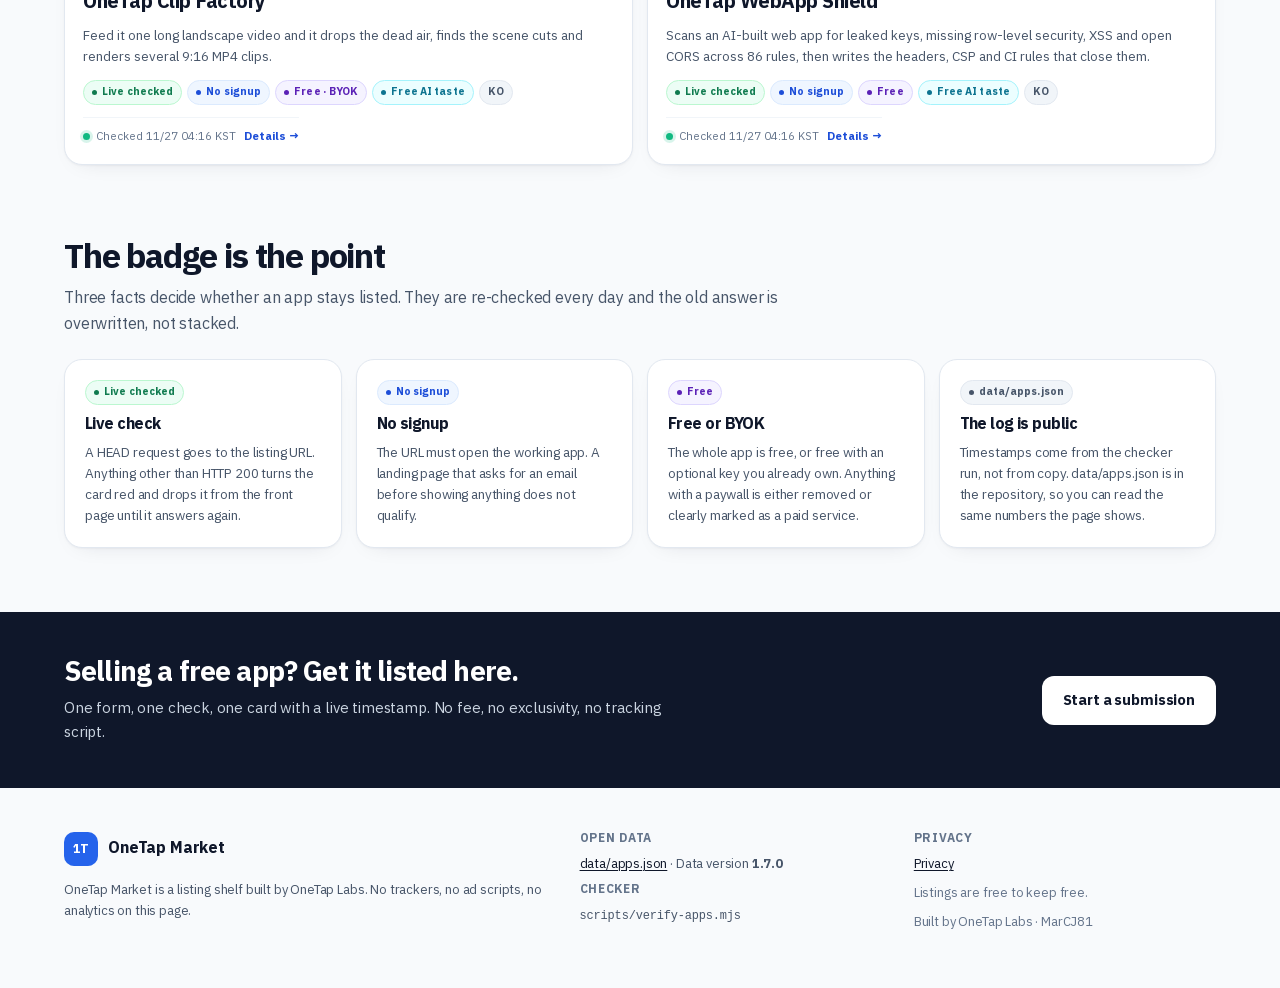
==== commit f423a4b1: "feat: 영어 진열대 글로벌 22종 분리 — 한국 전용 9종은 토글 (v1.7.0) - EN: 글로벌 22종만 기본 노출, 🇰🇷 Korea-specific tools (9) 토글" ====
--- a/index.html
+++ b/index.html
@@ -127,7 +127,7 @@
     <div class="stat">
       <span class="stat__label" data-i18n="stats.apps">Listed apps</span>
       <strong class="stat__value" id="statApps">31</strong>
-      <span class="stat__note" data-i18n="stats.appsNote">Korean and global</span>
+      <span class="stat__note" id="statAppsNote" data-i18n="stats.appsNote">Korean and global</span>
     </div>
     <div class="stat stat--accent">
       <span class="stat__label" data-i18n="stats.pass">Live pass rate</span>
@@ -180,6 +180,16 @@
       </div>
     </div>
 
+    <div class="filters__row filters__row--region" id="regionRow">
+      <div class="field">
+        <span class="field__label" data-i18n="filter.region">Region</span>
+        <div class="toggles">
+          <button type="button" class="toggle" id="toggleKorea" aria-pressed="false" data-i18n-aria="filter.koreaAria"><span class="toggle__dot" aria-hidden="true"></span><span class="toggle__flag" aria-hidden="true">🇰🇷</span><span data-i18n="filter.korea">Korea-specific tools</span> <b id="koreaCount">(9)</b></button>
+        </div>
+      </div>
+      <p class="result result--hint" data-i18n="filter.regionHint">Korean-market tools stay folded away on the English shelf.</p>
+    </div>
+
     <div class="filters__row filters__row--badges">
       <div class="field">
         <span class="field__label" data-i18n="filter.badges">Verification</span>
@@ -199,7 +209,13 @@
   <section class="wrap" id="grid">
     <div class="grid" id="cardGrid" aria-label="App listings" data-i18n-aria="app.ariaGrid"></div>
     <div class="empty" id="emptyState" hidden>
-      <div class="empty__block" id="emptyFilter">
+      <div class="empty__block" id="emptyKorea" hidden>
+        <span class="empty__mark" aria-hidden="true">🇰🇷</span>
+        <strong data-i18n="empty.koreaTitle">That one sits on the Korea shelf</strong>
+        <p data-i18n="empty.koreaBody">Year-end tax, payslips, HWPX, Korean ad law, local prices and the two Korean SEO studios are hidden while you browse in English.</p>
+        <button type="button" class="btn btn--ghost" id="emptyKoreaBtn" data-i18n="empty.koreaCta">Show Korea-specific tools (9)</button>
+      </div>
+      <div class="empty__block" id="emptyFilter" hidden>
         <strong data-i18n="empty.title">Nothing matches that filter</strong>
         <p data-i18n="empty.body">Try another category, or clear the search and the badge toggles.</p>
         <button type="button" class="btn btn--ghost" id="emptyReset" data-i18n="empty.reset">Clear filters</button>
--- a/styles.css
+++ b/styles.css
@@ -248,6 +248,18 @@
 .linkbtn:hover { color: var(--ink); }
 .result { font-size: 13px; color: var(--muted-2); }
 .result b { color: var(--ink); font-weight: 800; }
+
+/* Region row: the Korea-only nine stay folded away on the English shelf. */
+.filters__row--region { align-items: center; justify-content: space-between; }
+.filters__row--region[hidden] { display: none; }
+.toggle__flag { font-size: 13px; line-height: 1; }
+.toggle b { font-weight: 700; color: var(--muted-2); }
+.toggle.is-on b { color: var(--accent-ink); }
+.result--hint { margin: 0; font-size: 12.5px; text-align: right; }
+@media (max-width: 720px) {
+  .filters__row--region { align-items: flex-start; }
+  .result--hint { text-align: left; }
+}
 
 /* ── grid ────────────────────────────────────────────────────────────── */
 .grid {
